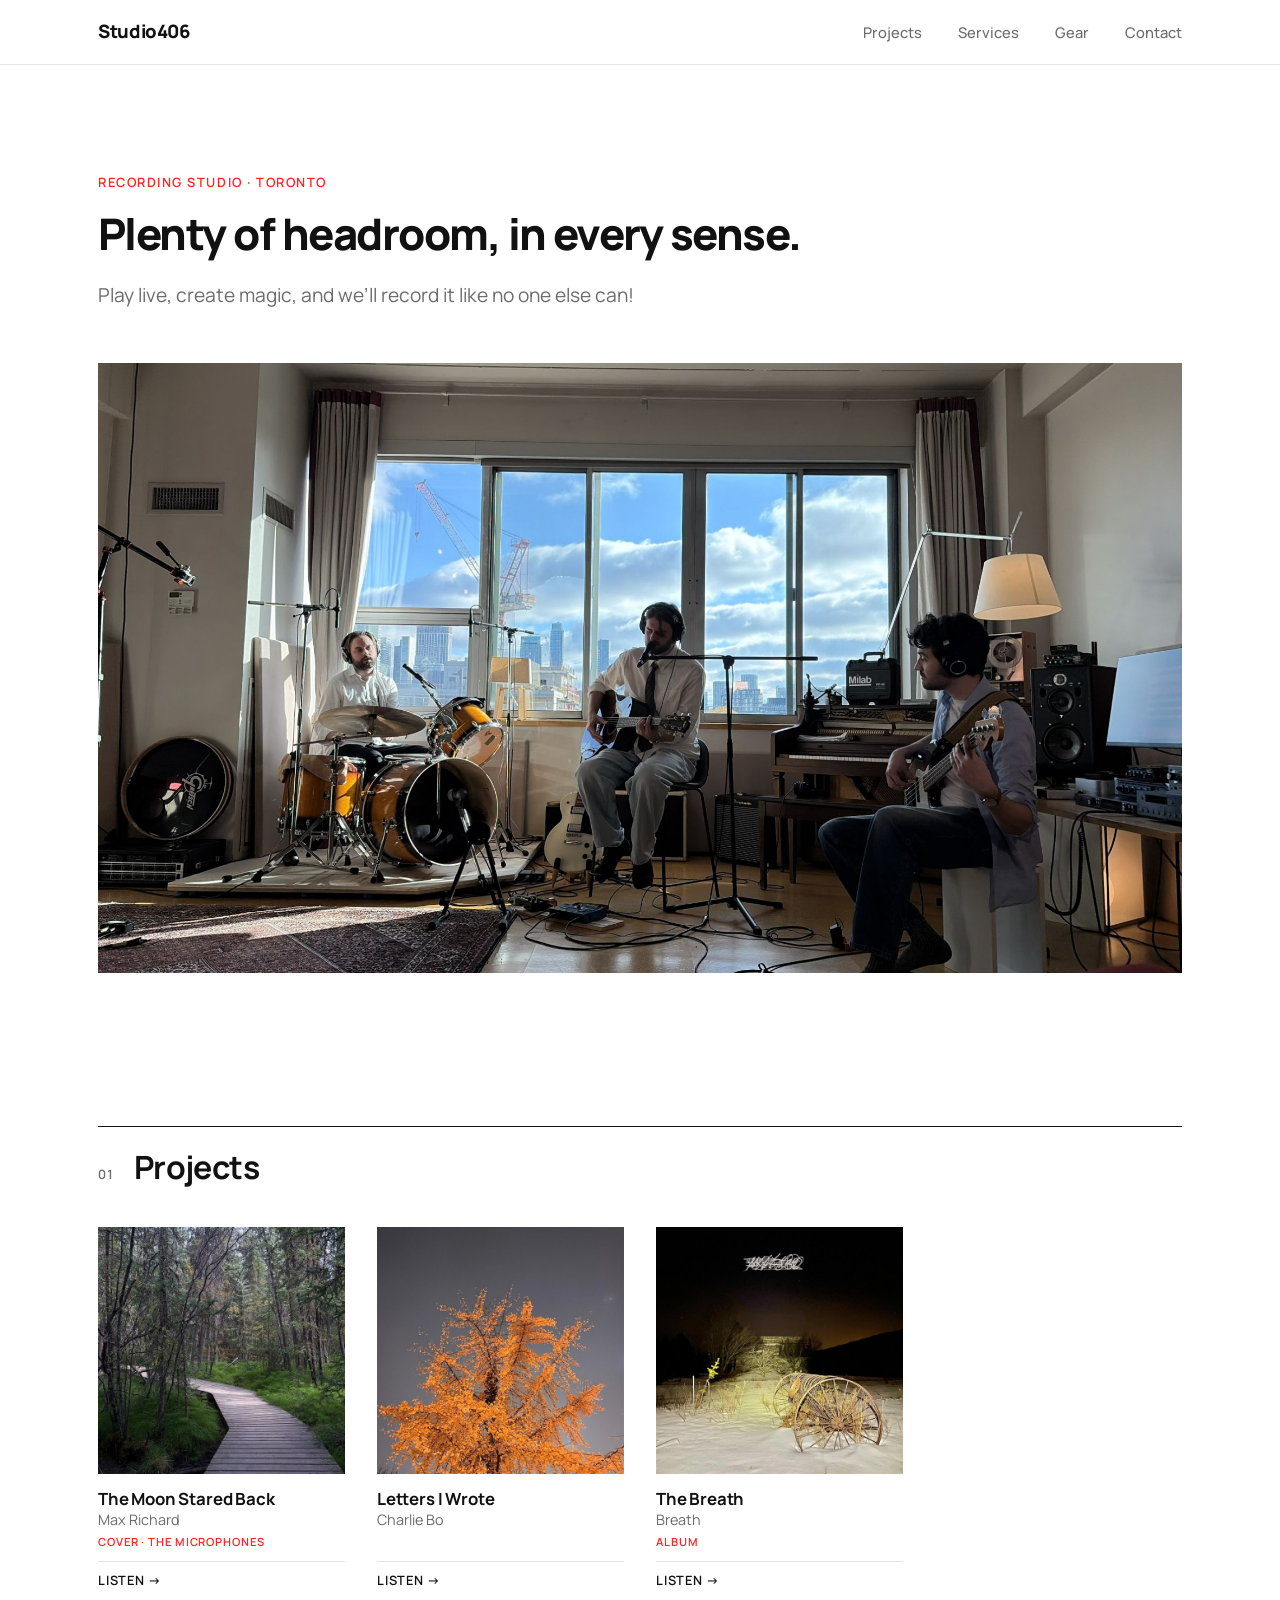
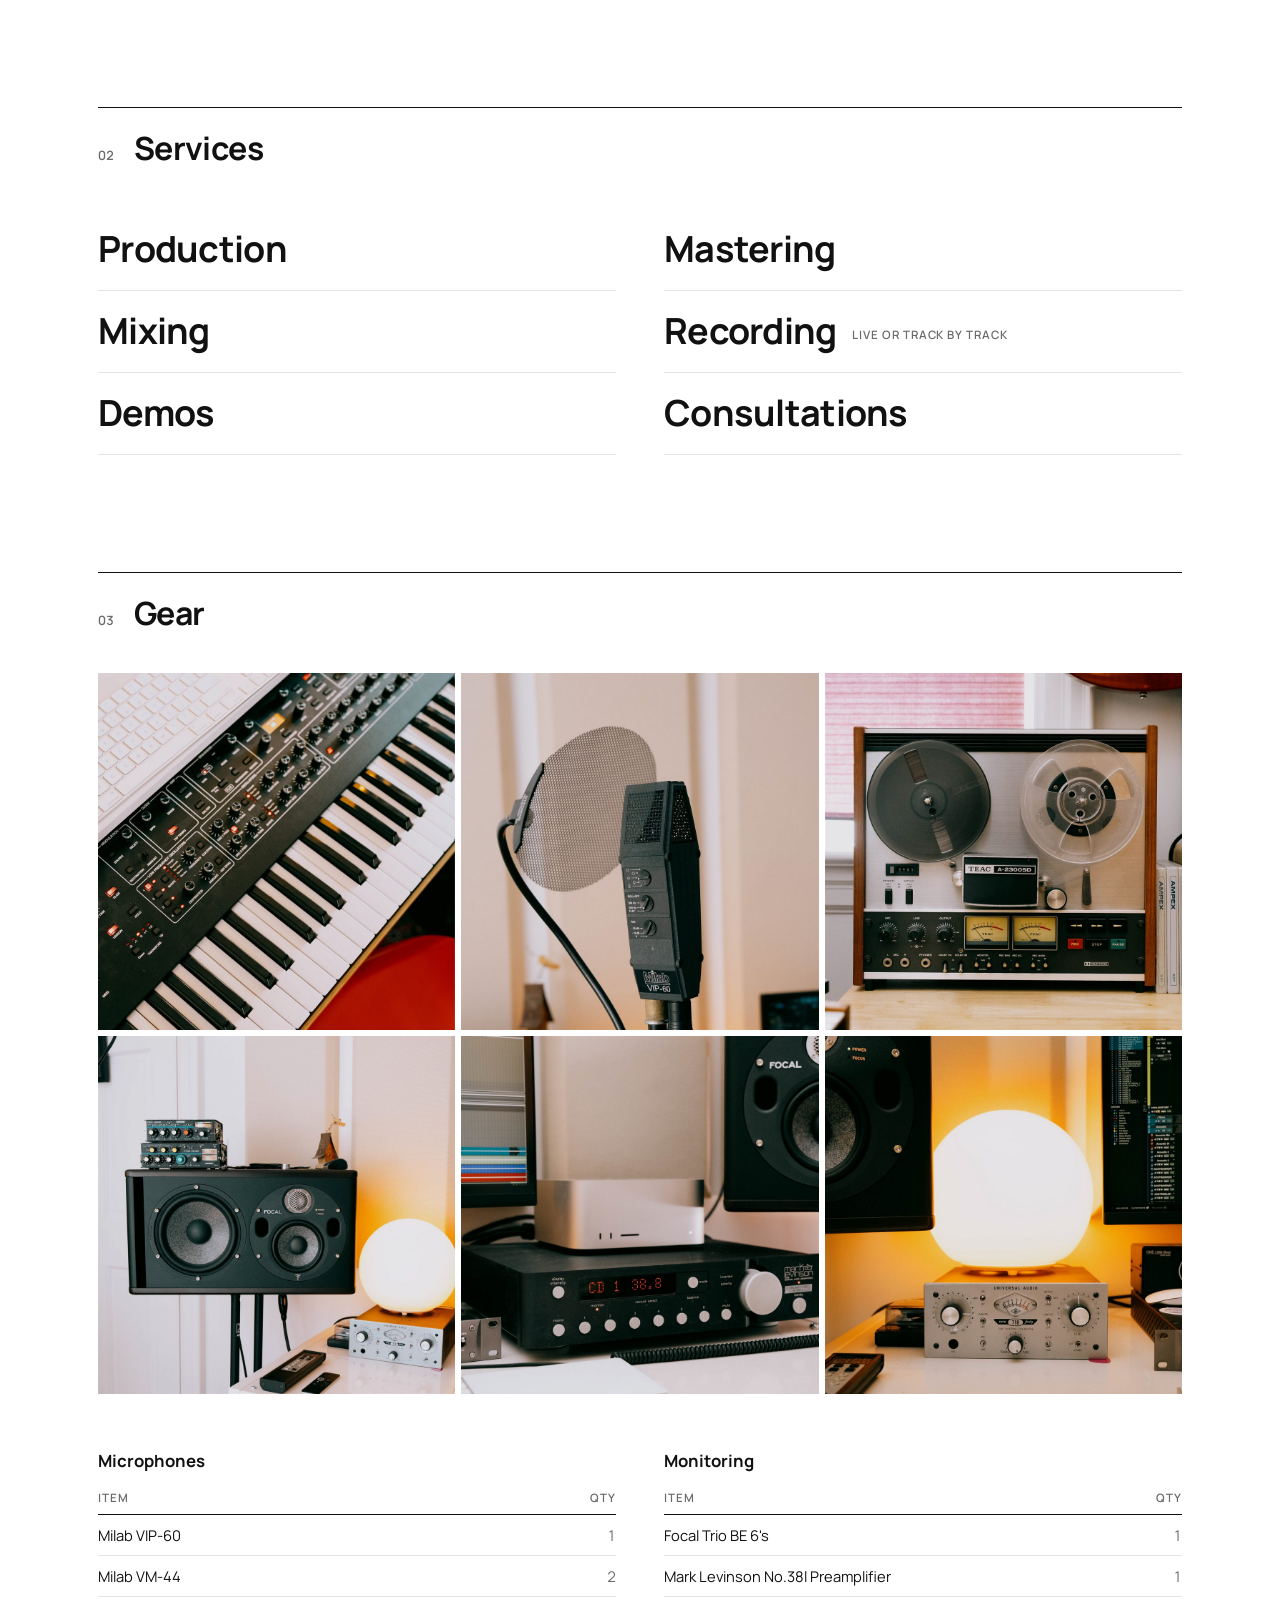
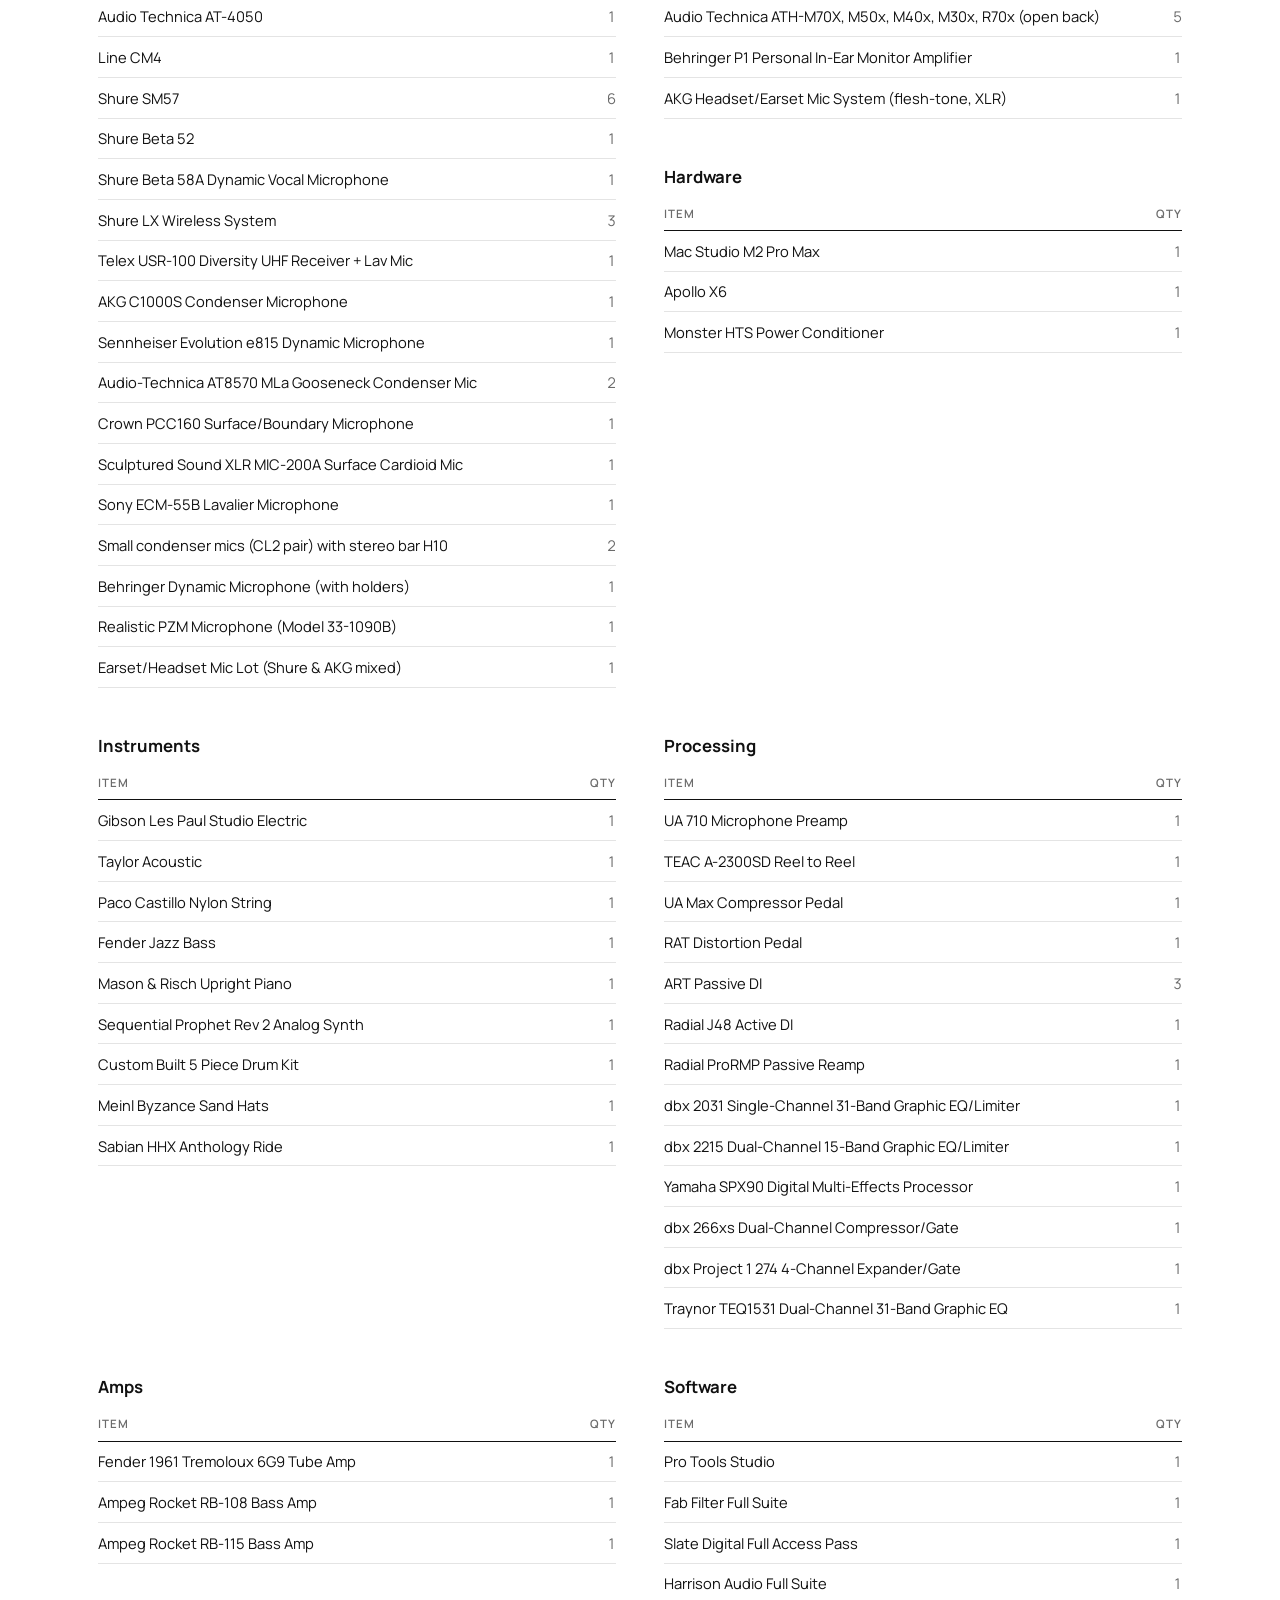
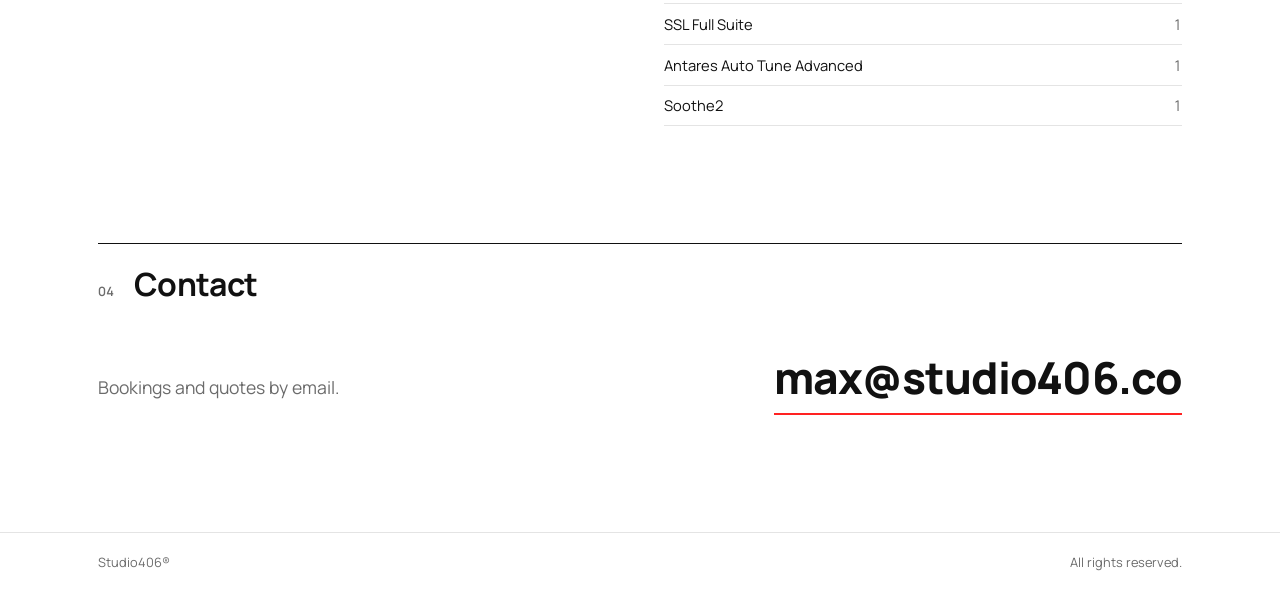
==== index.html @ a2d5a4af "Rename Releases section to Projects Heading, nav link and anchor (#projects).  Co-Authored-By: Claud" ====
<!DOCTYPE html>
<html lang="en">
<head>
  <meta charset="utf-8">
  <meta name="viewport" content="width=device-width, initial-scale=1">
  <title>Studio406 — Recording studio, Toronto</title>
  <meta name="description" content="Studio406 is a recording studio in Toronto: a large, bright room for recording live off the floor, plus production, mixing and mastering.">
  <link rel="canonical" href="https://studio406.co/">
  <!-- Link previews (iMessage, Slack, social) -->
  <meta property="og:type" content="website">
  <meta property="og:site_name" content="Studio406">
  <meta property="og:url" content="https://studio406.co/">
  <meta property="og:title" content="Studio406 — Plenty of headroom, in every sense.">
  <meta property="og:description" content="Play live, create magic, and we'll record it like no one else can! Recording, production, mixing and mastering in Toronto.">
  <meta property="og:image" content="https://studio406.co/img/hero-live-room.jpg">
  <meta property="og:image:width" content="2000">
  <meta property="og:image:height" content="1500">
  <meta name="twitter:card" content="summary_large_image">
  <link rel="icon" href="assets/favicon.ico" sizes="any">
  <link rel="preconnect" href="https://fonts.googleapis.com">
  <link rel="preconnect" href="https://fonts.gstatic.com" crossorigin>
  <link href="https://fonts.googleapis.com/css2?family=Manrope:wght@400;500;600;700;800&display=swap" rel="stylesheet">
  <link rel="stylesheet" href="css/site.css">
</head>
<body>

  <header class="top">
    <div class="shell top-row">
      <a class="mark" href="#">Studio406</a>
      <nav class="nav">
        <a href="#projects">Projects</a>
        <a href="#services">Services</a>
        <a href="#gear">Gear</a>
        <a href="#contact">Contact</a>
      </nav>
    </div>
  </header>

  <main>
    <section class="hero shell">
      <div class="hero-text">
        <p class="eyebrow">Recording studio &middot; Toronto</p>
        <h1>Plenty of headroom, in every sense.</h1>
        <p class="lede">Play live, create magic, and we&rsquo;ll record it like no one else can!</p>
      </div>
      <figure class="hero-photo">
        <img src="img/hero-live-room.jpg" alt="A band tracking live in the studio: drums, acoustic guitar and bass, with the city skyline through the windows" width="2000" height="1500">
      </figure>
    </section>

    <section id="projects" class="block shell">
      <div class="block-head">
        <span class="num">01</span>
        <h2>Projects</h2>
      </div>
      <!-- To add a project: copy one <li>, swap the cover (img/releases/), title, artist and link. -->
      <ul class="releases">
        <li>
          <a class="release" href="https://too.fm/pvv9ann" target="_blank" rel="noopener">
            <img src="img/releases/the-moon-stared-back.jpg" alt="Cover art: The Moon Stared Back by Max Richard" loading="lazy" width="600" height="600">
            <span class="r-title">The Moon Stared Back</span>
            <span class="r-artist">Max Richard</span>
            <span class="r-tag">Cover &middot; The Microphones</span>
            <span class="r-listen">Listen &rarr;</span>
          </a>
        </li>
        <li>
          <a class="release" href="https://too.fm/1a9gyo6" target="_blank" rel="noopener">
            <img src="img/releases/letters-i-wrote.jpg" alt="Cover art: Letters I Wrote by Charlie Bo" loading="lazy" width="600" height="600">
            <span class="r-title">Letters I Wrote</span>
            <span class="r-artist">Charlie Bo</span>
            <span class="r-listen">Listen &rarr;</span>
          </a>
        </li>
        <li>
          <a class="release" href="https://song.link/TheBreath" target="_blank" rel="noopener">
            <img src="img/releases/the-breath.jpg" alt="Cover art: The Breath by Breath" loading="lazy" width="600" height="600">
            <span class="r-title">The Breath</span>
            <span class="r-artist">Breath</span>
            <span class="r-tag">Album</span>
            <span class="r-listen">Listen &rarr;</span>
          </a>
        </li>
      </ul>
    </section>

    <section id="services" class="block shell">
      <div class="block-head">
        <span class="num">02</span>
        <h2>Services</h2>
      </div>
      <ul class="services">
        <li>Production</li>
        <li>Mastering</li>
        <li>Mixing</li>
        <li>Recording <span class="note">Live or track by track</span></li>
        <li>Demos</li>
        <li>Consultations</li>
      </ul>
    </section>

    <section id="gear" class="block shell">
      <div class="block-head">
        <span class="num">03</span>
        <h2>Gear</h2>
      </div>

      <div class="gear-photos">
        <img src="img/photo-02.jpg" alt="Sequential Prophet Rev2 synthesizer" loading="lazy" width="1000" height="1000">
        <img src="img/photo-20.jpg" alt="Milab VIP-60 microphone with pop filter" loading="lazy" width="1000" height="1000">
        <img src="img/photo-18.jpg" alt="TEAC A-2300SD reel-to-reel tape machine" loading="lazy" width="1000" height="1000">
        <img src="img/photo-22.jpg" alt="Focal Trio monitor with outboard gear" loading="lazy" width="1000" height="1000">
        <img src="img/photo-17.jpg" alt="Mac Studio above the Mark Levinson preamplifier" loading="lazy" width="1000" height="1000">
        <img src="img/photo-24.jpg" alt="Universal Audio 710 preamp under a globe lamp" loading="lazy" width="1000" height="1000">
      </div>

      <div class="gear-grid">
        <section class="cat">
          <h3>Microphones</h3>
          <table><thead><tr><th>Item</th><th>Qty</th></tr></thead><tbody>
            <tr><td>Milab VIP-60</td><td>1</td></tr>
            <tr><td>Milab VM-44</td><td>2</td></tr>
            <tr><td>Audio Technica AT-4050</td><td>1</td></tr>
            <tr><td>Line CM4</td><td>1</td></tr>
            <tr><td>Shure SM57</td><td>6</td></tr>
            <tr><td>Shure Beta 52</td><td>1</td></tr>
            <tr><td>Shure Beta 58A Dynamic Vocal Microphone</td><td>1</td></tr>
            <tr><td>Shure LX Wireless System</td><td>3</td></tr>
            <tr><td>Telex USR-100 Diversity UHF Receiver + Lav Mic</td><td>1</td></tr>
            <tr><td>AKG C1000S Condenser Microphone</td><td>1</td></tr>
            <tr><td>Sennheiser Evolution e815 Dynamic Microphone</td><td>1</td></tr>
            <tr><td>Audio-Technica AT8570 MLa Gooseneck Condenser Mic</td><td>2</td></tr>
            <tr><td>Crown PCC160 Surface/Boundary Microphone</td><td>1</td></tr>
            <tr><td>Sculptured Sound XLR MIC-200A Surface Cardioid Mic</td><td>1</td></tr>
            <tr><td>Sony ECM-55B Lavalier Microphone</td><td>1</td></tr>
            <tr><td>Small condenser mics (CL2 pair) with stereo bar H10</td><td>2</td></tr>
            <tr><td>Behringer Dynamic Microphone (with holders)</td><td>1</td></tr>
            <tr><td>Realistic PZM Microphone (Model 33-1090B)</td><td>1</td></tr>
            <tr><td>Earset/Headset Mic Lot (Shure &amp; AKG mixed)</td><td>1</td></tr>
          </tbody></table>
        </section>

        <div class="cat-stack">
          <section class="cat">
            <h3>Monitoring</h3>
            <table><thead><tr><th>Item</th><th>Qty</th></tr></thead><tbody>
              <tr><td>Focal Trio BE 6&#x27;s</td><td>1</td></tr>
              <tr><td>Mark Levinson No.38l Preamplifier</td><td>1</td></tr>
              <tr><td>Audio Technica ATH-M70X, M50x, M40x, M30x, R70x (open back)</td><td>5</td></tr>
              <tr><td>Behringer P1 Personal In-Ear Monitor Amplifier</td><td>1</td></tr>
              <tr><td>AKG Headset/Earset Mic System (flesh-tone, XLR)</td><td>1</td></tr>
            </tbody></table>
          </section>
          <section class="cat">
            <h3>Hardware</h3>
            <table><thead><tr><th>Item</th><th>Qty</th></tr></thead><tbody>
              <tr><td>Mac Studio M2 Pro Max</td><td>1</td></tr>
              <tr><td>Apollo X6</td><td>1</td></tr>
              <tr><td>Monster HTS Power Conditioner</td><td>1</td></tr>
            </tbody></table>
          </section>
        </div>

        <section class="cat">
          <h3>Instruments</h3>
          <table><thead><tr><th>Item</th><th>Qty</th></tr></thead><tbody>
            <tr><td>Gibson Les Paul Studio Electric</td><td>1</td></tr>
            <tr><td>Taylor Acoustic</td><td>1</td></tr>
            <tr><td>Paco Castillo Nylon String</td><td>1</td></tr>
            <tr><td>Fender Jazz Bass</td><td>1</td></tr>
            <tr><td>Mason &amp; Risch Upright Piano</td><td>1</td></tr>
            <tr><td>Sequential Prophet Rev 2 Analog Synth</td><td>1</td></tr>
            <tr><td>Custom Built 5 Piece Drum Kit</td><td>1</td></tr>
            <tr><td>Meinl Byzance Sand Hats</td><td>1</td></tr>
            <tr><td>Sabian HHX Anthology Ride</td><td>1</td></tr>
          </tbody></table>
        </section>

        <section class="cat">
          <h3>Processing</h3>
          <table><thead><tr><th>Item</th><th>Qty</th></tr></thead><tbody>
            <tr><td>UA 710 Microphone Preamp</td><td>1</td></tr>
            <tr><td>TEAC A-2300SD Reel to Reel</td><td>1</td></tr>
            <tr><td>UA Max Compressor Pedal</td><td>1</td></tr>
            <tr><td>RAT Distortion Pedal</td><td>1</td></tr>
            <tr><td>ART Passive DI</td><td>3</td></tr>
            <tr><td>Radial J48 Active DI</td><td>1</td></tr>
            <tr><td>Radial ProRMP Passive Reamp</td><td>1</td></tr>
            <tr><td>dbx 2031 Single-Channel 31-Band Graphic EQ/Limiter</td><td>1</td></tr>
            <tr><td>dbx 2215 Dual-Channel 15-Band Graphic EQ/Limiter</td><td>1</td></tr>
            <tr><td>Yamaha SPX90 Digital Multi-Effects Processor</td><td>1</td></tr>
            <tr><td>dbx 266xs Dual-Channel Compressor/Gate</td><td>1</td></tr>
            <tr><td>dbx Project 1 274 4-Channel Expander/Gate</td><td>1</td></tr>
            <tr><td>Traynor TEQ1531 Dual-Channel 31-Band Graphic EQ</td><td>1</td></tr>
          </tbody></table>
        </section>

        <section class="cat">
          <h3>Amps</h3>
          <table><thead><tr><th>Item</th><th>Qty</th></tr></thead><tbody>
            <tr><td>Fender 1961 Tremoloux 6G9 Tube Amp</td><td>1</td></tr>
            <tr><td>Ampeg Rocket RB-108 Bass Amp</td><td>1</td></tr>
            <tr><td>Ampeg Rocket RB-115 Bass Amp</td><td>1</td></tr>
          </tbody></table>
        </section>

        <section class="cat">
          <h3>Software</h3>
          <table><thead><tr><th>Item</th><th>Qty</th></tr></thead><tbody>
            <tr><td>Pro Tools Studio</td><td>1</td></tr>
            <tr><td>Fab Filter Full Suite</td><td>1</td></tr>
            <tr><td>Slate Digital Full Access Pass</td><td>1</td></tr>
            <tr><td>Harrison Audio Full Suite</td><td>1</td></tr>
            <tr><td>SSL Full Suite</td><td>1</td></tr>
            <tr><td>Antares Auto Tune Advanced</td><td>1</td></tr>
            <tr><td>Soothe2</td><td>1</td></tr>
          </tbody></table>
        </section>
      </div>
    </section>

    <section id="contact" class="block shell">
      <div class="block-head">
        <span class="num">04</span>
        <h2>Contact</h2>
      </div>
      <div class="contact">
        <p>Bookings and quotes by email.</p>
        <a class="cta" href="mailto:max@studio406.co?subject=Studio406%20quote%20request">max@studio406.co</a>
      </div>
    </section>
  </main>

  <footer class="foot">
    <div class="shell foot-row">
      <span>Studio406&reg;</span>
      <span>All rights reserved.</span>
    </div>
  </footer>

</body>
</html>
---- css/site.css ----
/* Studio406 — public prototype (v2).
   White ground, hairline rules, one typeface, one accent. No photography:
   the structure is meant to be built on. */

:root {
  --ink: #111;
  --muted: #6b6b6b;
  --line: #e4e4e4;
  --line-strong: #111;
  --accent: #ff2222;
  --font: "Manrope", "Helvetica Neue", Arial, system-ui, sans-serif;
  --shell: 1180px;
  --pad: clamp(1.25rem, 4vw, 3rem);
}

* { box-sizing: border-box; margin: 0; padding: 0; }
html { -webkit-text-size-adjust: 100%; scroll-behavior: smooth; }
body {
  font-family: var(--font);
  background: #fff;
  color: var(--ink);
  line-height: 1.5;
  -webkit-font-smoothing: antialiased;
}
a { color: inherit; text-decoration: none; }

.shell { max-width: var(--shell); margin: 0 auto; padding: 0 var(--pad); }

/* ---- header ---- */
.top {
  position: sticky; top: 0; z-index: 10;
  background: rgba(255,255,255,0.92);
  backdrop-filter: blur(8px);
  border-bottom: 1px solid var(--line);
}
.top-row { display: flex; align-items: center; justify-content: space-between; height: 64px; }
.mark { font-weight: 800; font-size: 1.15rem; letter-spacing: -0.02em; }
.nav { display: flex; gap: clamp(1rem, 3vw, 2.25rem); font-size: 0.92rem; font-weight: 500; }
.nav a { color: var(--muted); transition: color .15s; }
.nav a:hover { color: var(--ink); }

/* ---- hero ---- */
.hero { padding-top: clamp(4rem, 12vh, 8rem); padding-bottom: clamp(3rem, 9vh, 6rem); }
.eyebrow {
  font-size: 0.8rem; font-weight: 600; letter-spacing: 0.12em;
  text-transform: uppercase; color: var(--accent); margin-bottom: 1.25rem;
}
.hero h1 {
  font-size: clamp(2rem, 3.4vw, 2.75rem); font-weight: 800;
  line-height: 1.02; letter-spacing: -0.035em;
}
.lede { margin-top: 1.5rem; max-width: 34rem; font-size: clamp(1rem, 1.6vw, 1.2rem); color: var(--muted); }
/* hero: copy on top, wide photo underneath — the shot is a landscape, so it gets the full width */
.hero-photo { margin-top: clamp(2.5rem, 6vh, 4rem); }
.hero-photo img { display: block; width: 100%; height: auto; aspect-ratio: 16 / 9; object-fit: cover; object-position: 50% 62%; }

/* photos: square, flush, separated by hairline gaps — no lightbox, no captions */
.gear-photos {
  display: grid; grid-template-columns: repeat(3, 1fr); gap: 6px;
  margin-bottom: clamp(2.5rem, 6vh, 4rem);
}
.gear-photos img { display: block; width: 100%; height: auto; aspect-ratio: 1; object-fit: cover; background: #f2f2f2; }

/* ---- section blocks ---- */
.block { padding-top: clamp(3rem, 8vh, 5rem); padding-bottom: clamp(2rem, 5vh, 3rem); }
.block-head {
  display: flex; align-items: baseline; gap: 1.25rem;
  border-top: 1px solid var(--line-strong);
  padding-top: 1rem; margin-bottom: clamp(1.75rem, 4vh, 2.75rem);
}
.num { font-size: 0.8rem; font-weight: 600; color: var(--muted); font-variant-numeric: tabular-nums; }
.block-head h2 { font-size: clamp(1.5rem, 3vw, 2rem); font-weight: 700; letter-spacing: -0.02em; }

/* ---- releases ---- */
.releases {
  list-style: none; display: grid; gap: clamp(1.25rem, 3vw, 2rem);
  grid-template-columns: repeat(auto-fill, minmax(200px, 1fr));
}
.releases li { display: flex; }   /* cards in a row share a height... */
.release { display: flex; flex-direction: column; flex: 1; }
.release img {
  display: block; width: 100%; height: auto; aspect-ratio: 1; object-fit: cover;
  background: #f2f2f2; margin-bottom: 0.85rem; transition: opacity .2s;
}
.r-title { font-weight: 700; font-size: 1.05rem; letter-spacing: -0.01em; line-height: 1.25; }
.r-artist { font-size: 0.9rem; color: var(--muted); min-height: 1.35em; margin-bottom: 0.6rem; }
/* optional tag under the artist, e.g. "Cover · The Microphones" */
.r-tag {
  margin: -0.35rem 0 0.6rem; font-size: 0.7rem; font-weight: 600;
  letter-spacing: 0.08em; text-transform: uppercase; color: var(--accent);
}
.r-listen {
  margin-top: auto;   /* ...so Listen sits on one line even when a title wraps */
  padding-top: 0.6rem; border-top: 1px solid var(--line);
  font-size: 0.8rem; font-weight: 600; letter-spacing: 0.06em; text-transform: uppercase;
}
.release:hover img { opacity: 0.85; }
.release:hover .r-listen { color: var(--accent); }

/* ---- services ---- */
.services { list-style: none; display: grid; grid-template-columns: repeat(2, 1fr); column-gap: var(--pad); }
.services li {
  font-size: clamp(1.4rem, 3.2vw, 2.25rem); font-weight: 700; letter-spacing: -0.02em;
  padding: 0.85rem 0; border-bottom: 1px solid var(--line);
}
.services .note {
  display: inline-block; margin-left: 0.6rem; vertical-align: middle;
  font-size: 0.72rem; font-weight: 600; letter-spacing: 0.08em; text-transform: uppercase; color: var(--muted);
}

/* ---- gear ---- */
.gear-grid {
  display: grid; grid-template-columns: repeat(2, 1fr);
  gap: clamp(2rem, 5vh, 3.5rem) var(--pad); align-items: start;
}
.cat-stack { display: grid; gap: clamp(2rem, 5vh, 3.5rem); }
.cat h3 { font-size: 1.05rem; font-weight: 700; margin-bottom: 0.5rem; }
.cat table { width: 100%; border-collapse: collapse; font-size: 0.92rem; }
.cat th {
  text-align: left; font-size: 0.72rem; font-weight: 600; letter-spacing: 0.08em;
  text-transform: uppercase; color: var(--muted);
  padding: 0.5rem 0; border-bottom: 1px solid var(--line-strong);
}
.cat td { padding: 0.55rem 0; border-bottom: 1px solid var(--line); vertical-align: top; }
.cat th:last-child, .cat td:last-child {
  text-align: right; width: 3rem; padding-left: 1rem; font-variant-numeric: tabular-nums;
}
.cat td:last-child { color: var(--muted); }

/* ---- contact ---- */
.contact { display: flex; flex-wrap: wrap; align-items: baseline; justify-content: space-between; gap: 1rem; }
.contact p { font-size: 1.1rem; color: var(--muted); }
.cta {
  font-size: clamp(1.5rem, 4vw, 2.75rem); font-weight: 800; letter-spacing: -0.02em;
  border-bottom: 2px solid var(--accent); padding-bottom: 0.15rem;
}
.cta:hover { color: var(--accent); }

/* ---- footer ---- */
.foot { margin-top: clamp(3rem, 8vh, 5rem); border-top: 1px solid var(--line); }
.foot-row { display: flex; justify-content: space-between; padding-top: 1.25rem; padding-bottom: 1.5rem; font-size: 0.8rem; color: var(--muted); }

/* ---- small screens ---- */
@media (max-width: 760px) {
  .services, .gear-grid { grid-template-columns: 1fr; }
  .hero-photo img { aspect-ratio: 4 / 3; }
  /* desktop spacing stacks into big empty bands on a phone — tighten it */
  .hero { padding-top: 2.25rem; padding-bottom: 0.5rem; }
  .hero-photo { margin-top: 1.75rem; }
  .block { padding-top: 2.5rem; padding-bottom: 1rem; }
  .block-head { margin-bottom: 1.25rem; }
  .foot { margin-top: 2.5rem; }
  .gear-photos { grid-template-columns: repeat(2, 1fr); }
  .releases { grid-template-columns: repeat(2, 1fr); gap: 1rem; }
  .nav { gap: 1rem; }
}

@media (max-width: 480px) {
  .nav { gap: 0.8rem; font-size: 0.82rem; }
  .mark { font-size: 1.05rem; }
}

:focus-visible { outline: 2px solid var(--accent); outline-offset: 3px; }
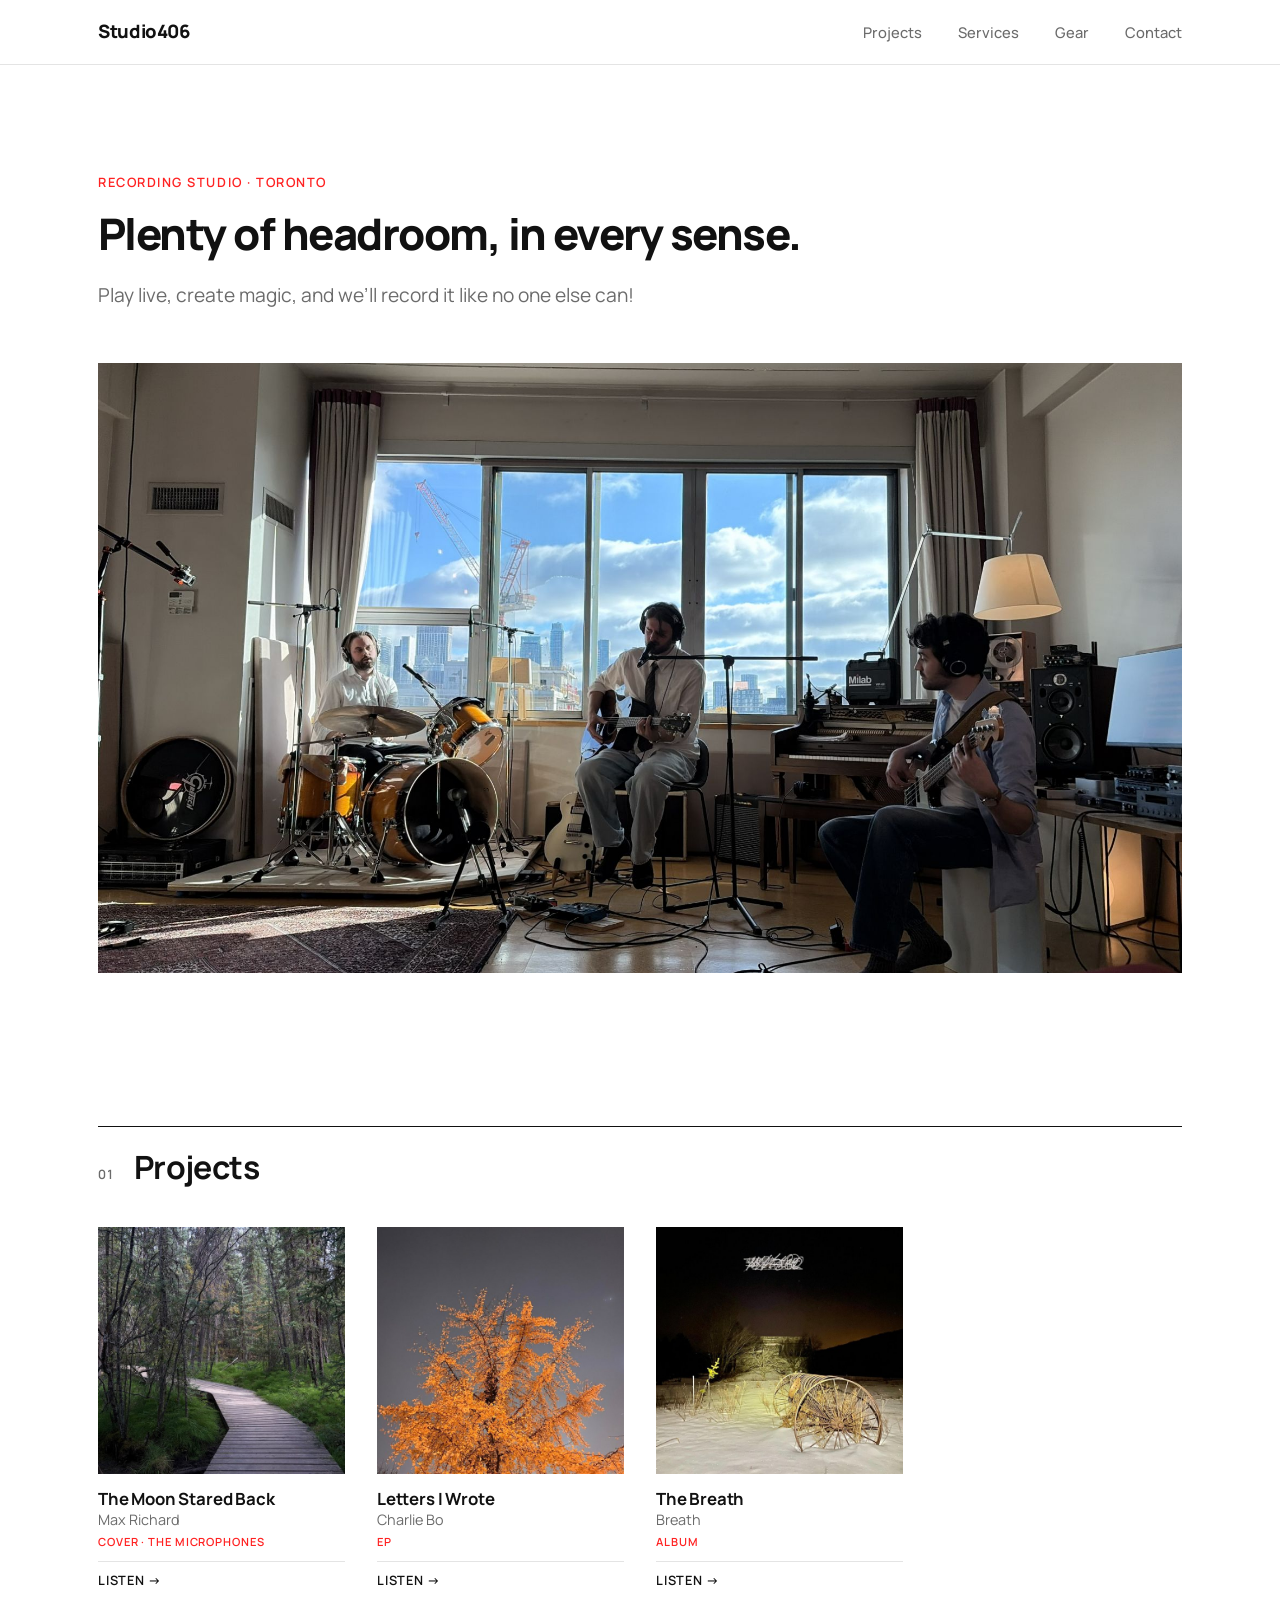
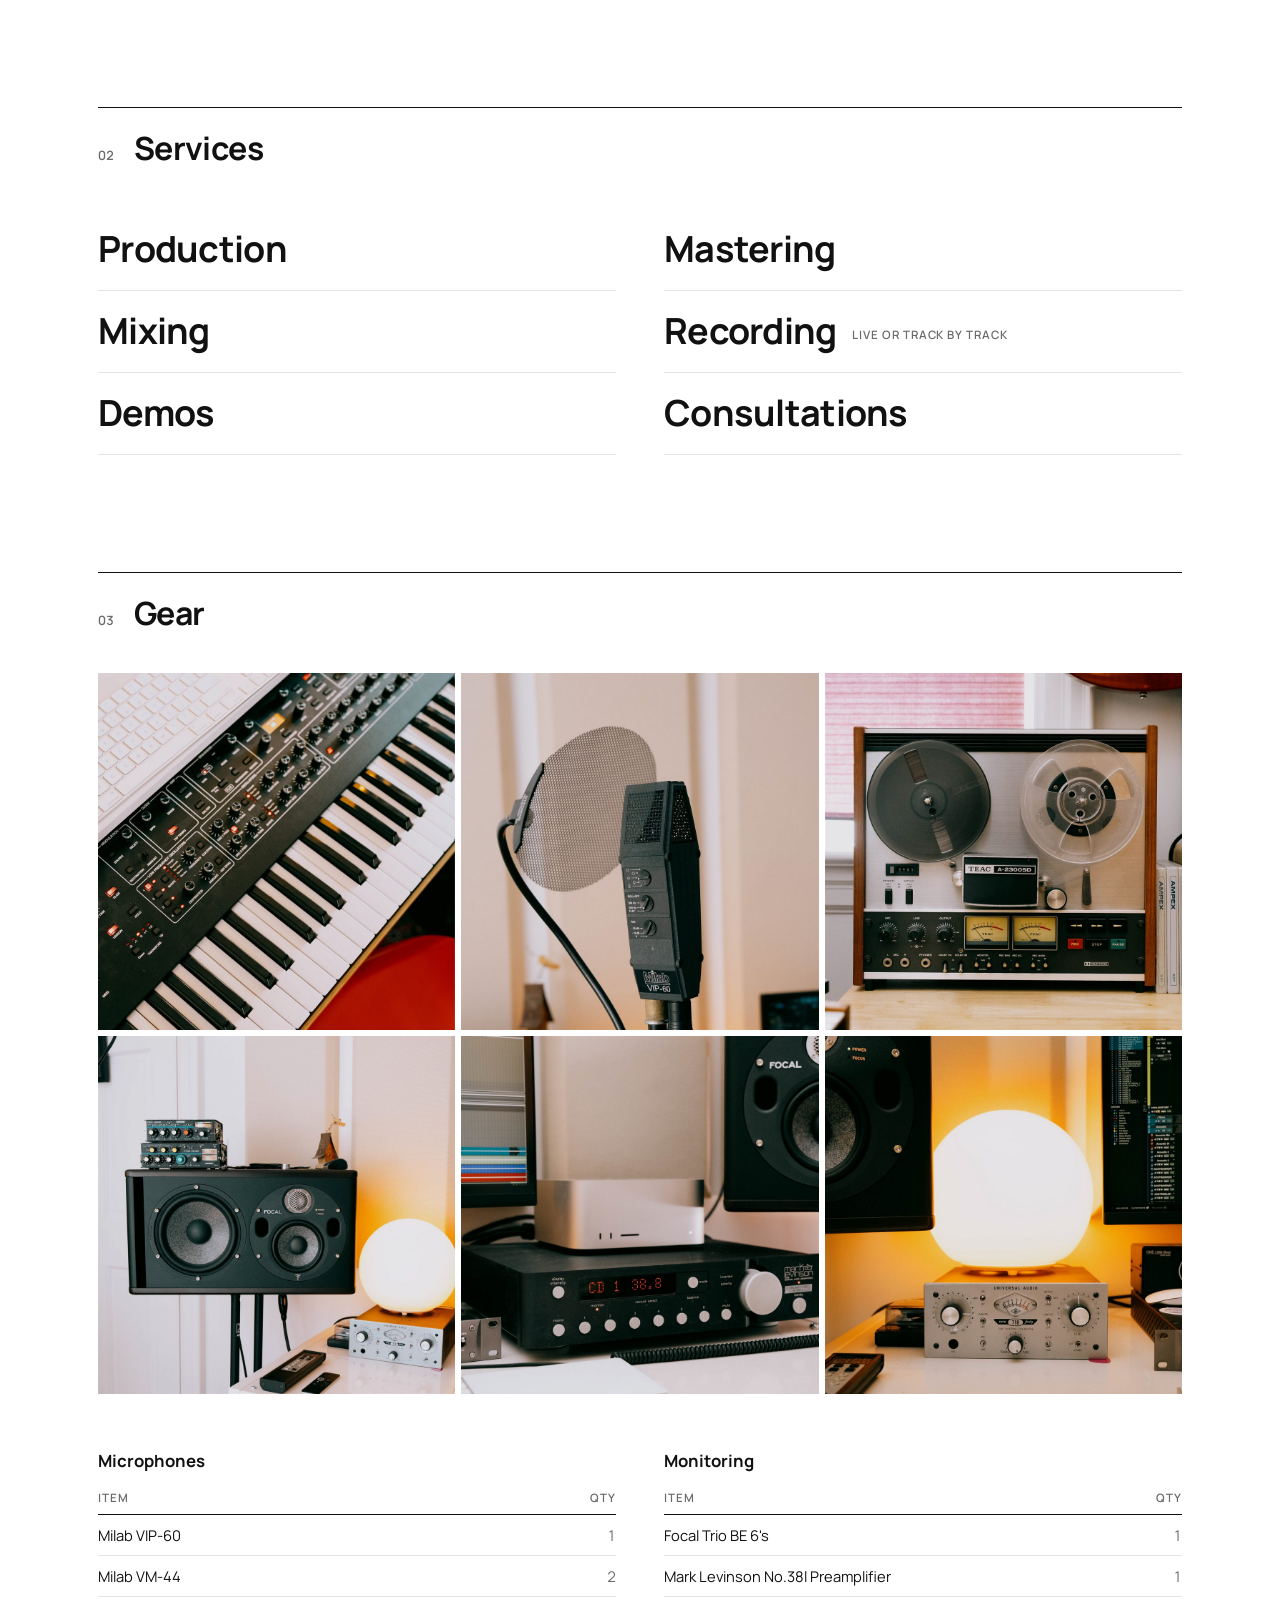
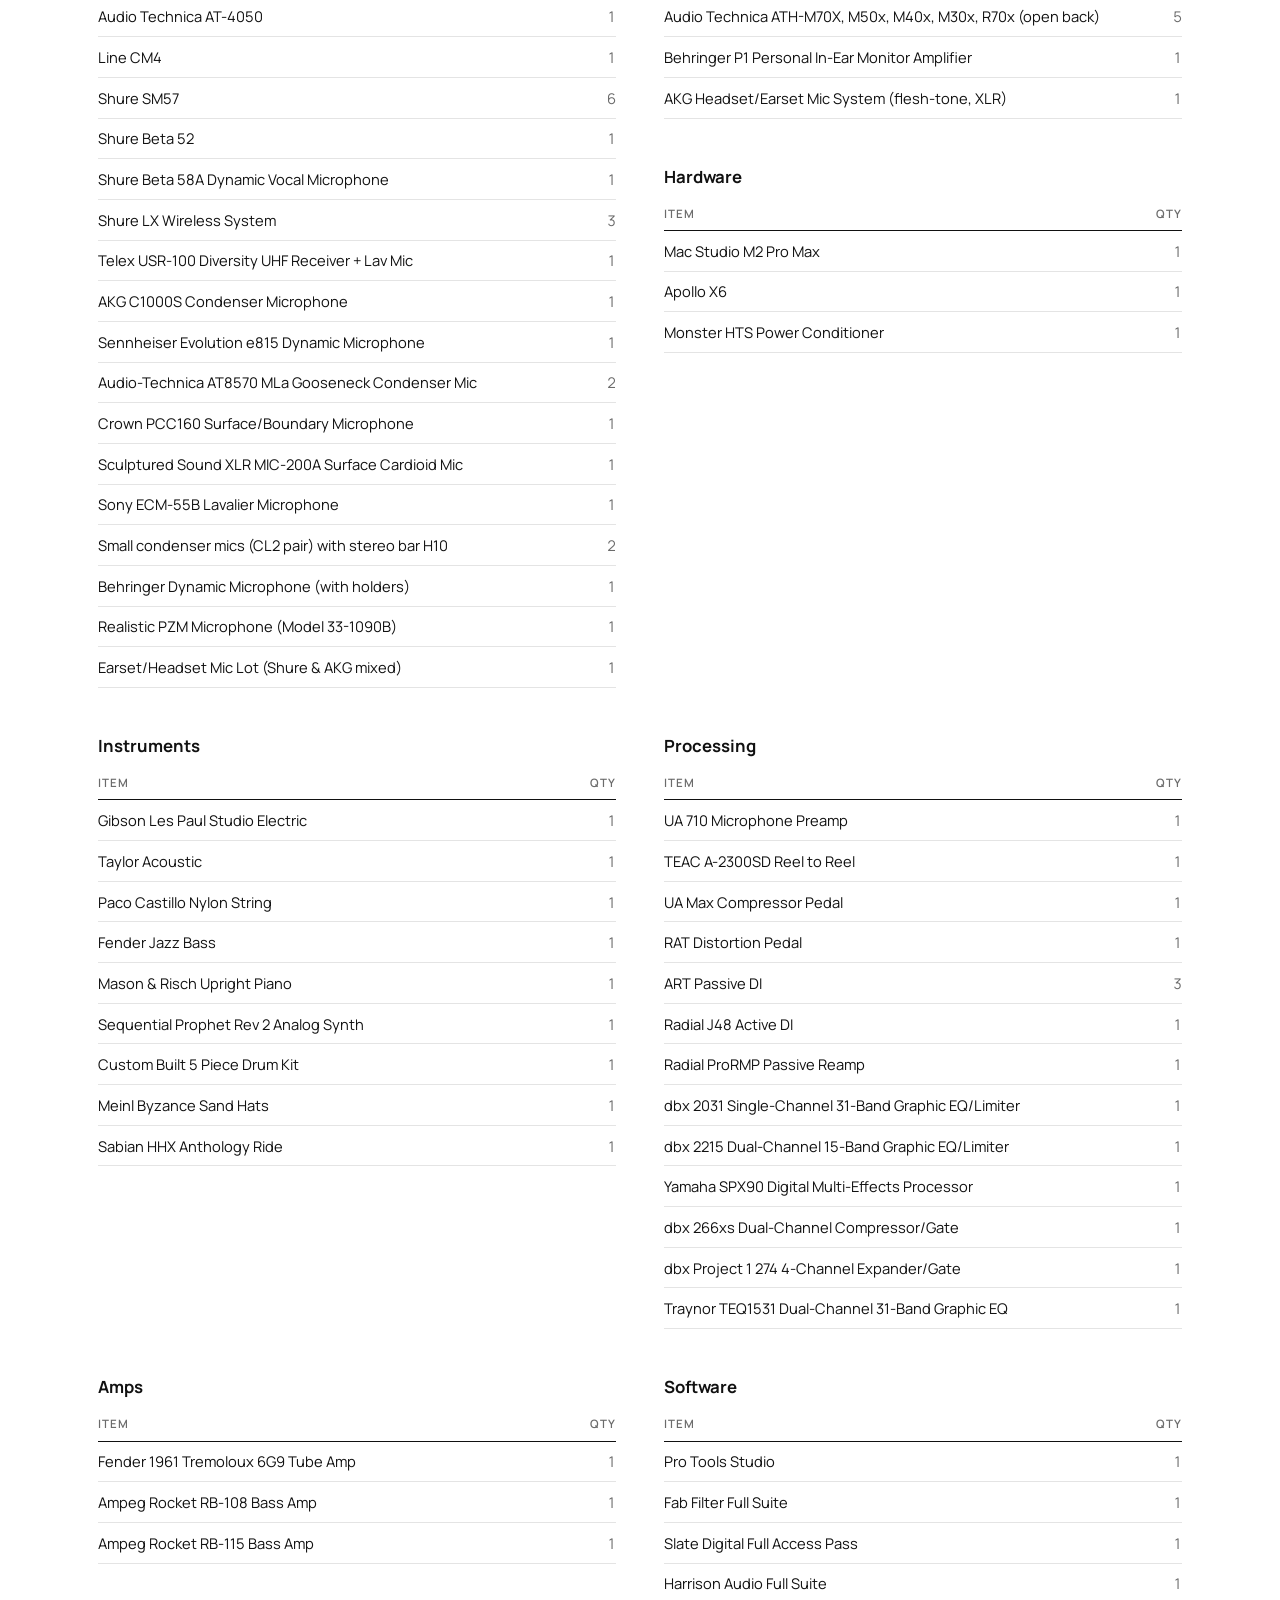
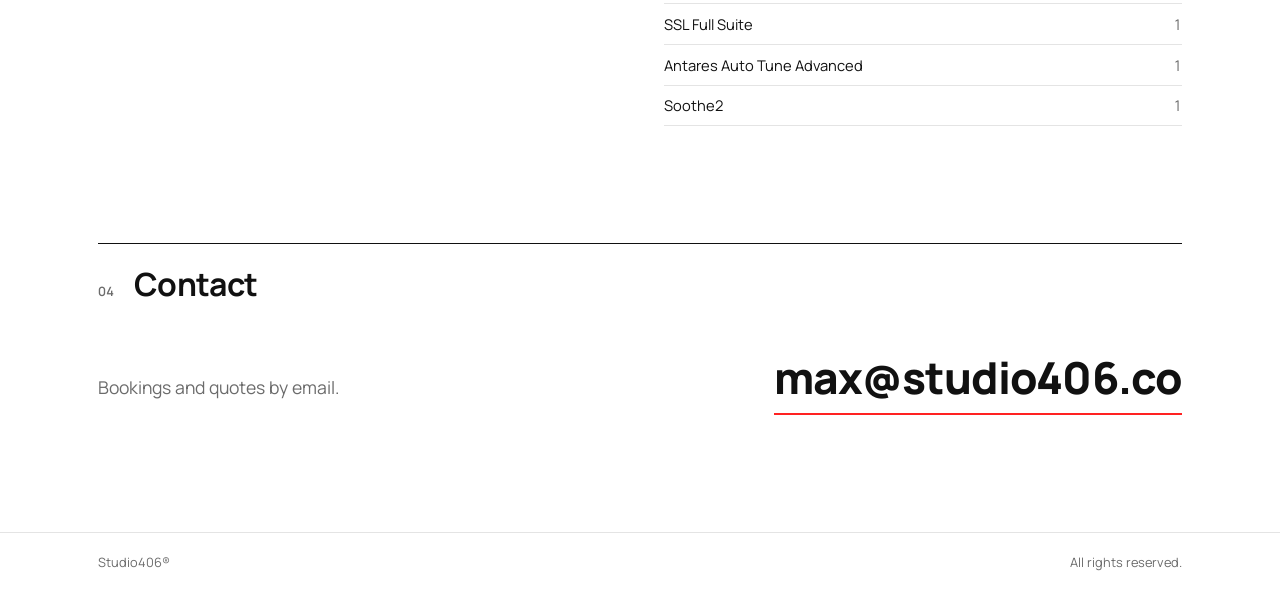
==== commit ee002eff: "Projects: tag Letters I Wrote as an EP Co-Authored-By: Claude Opus 5.5 <noreply@anthropic.com>" ====
--- a/index.html
+++ b/index.html
@@ -69,6 +69,7 @@
             <img src="img/releases/letters-i-wrote.jpg" alt="Cover art: Letters I Wrote by Charlie Bo" loading="lazy" width="600" height="600">
             <span class="r-title">Letters I Wrote</span>
             <span class="r-artist">Charlie Bo</span>
+            <span class="r-tag">EP</span>
             <span class="r-listen">Listen &rarr;</span>
           </a>
         </li>
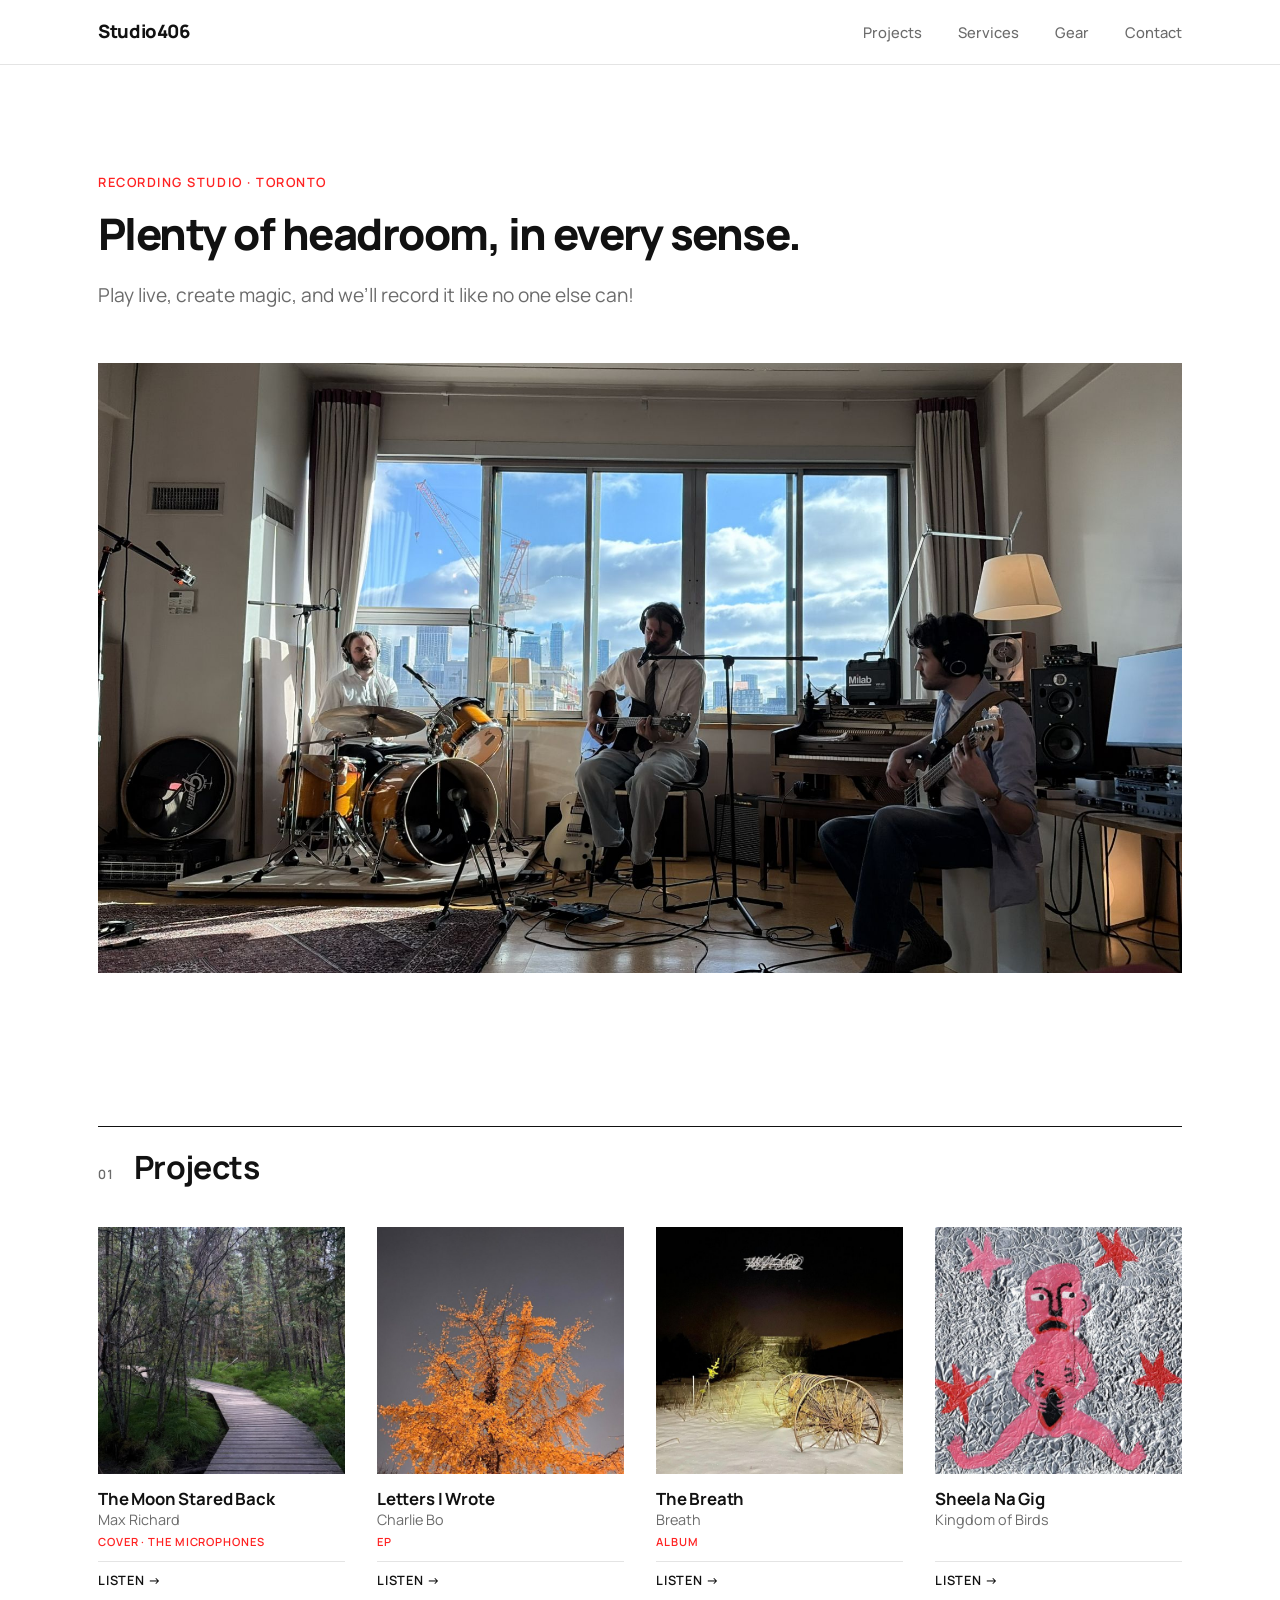
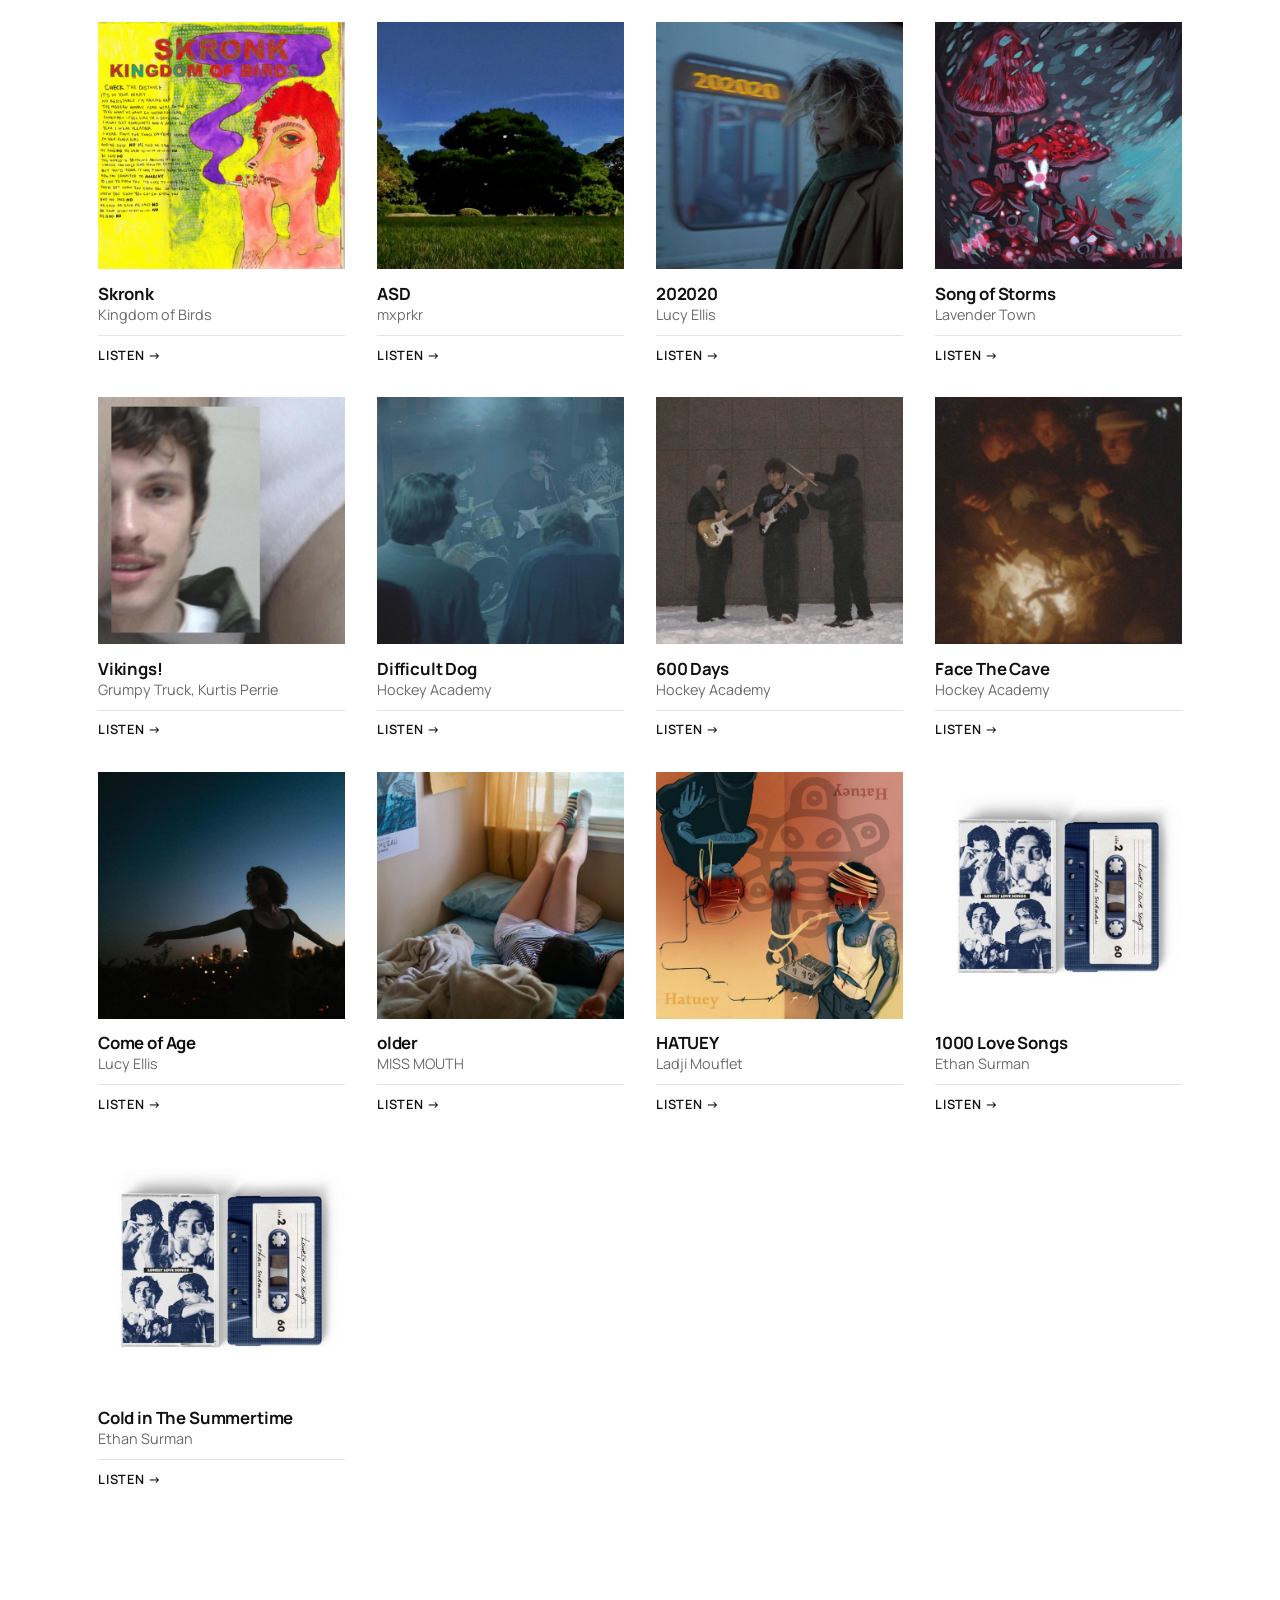
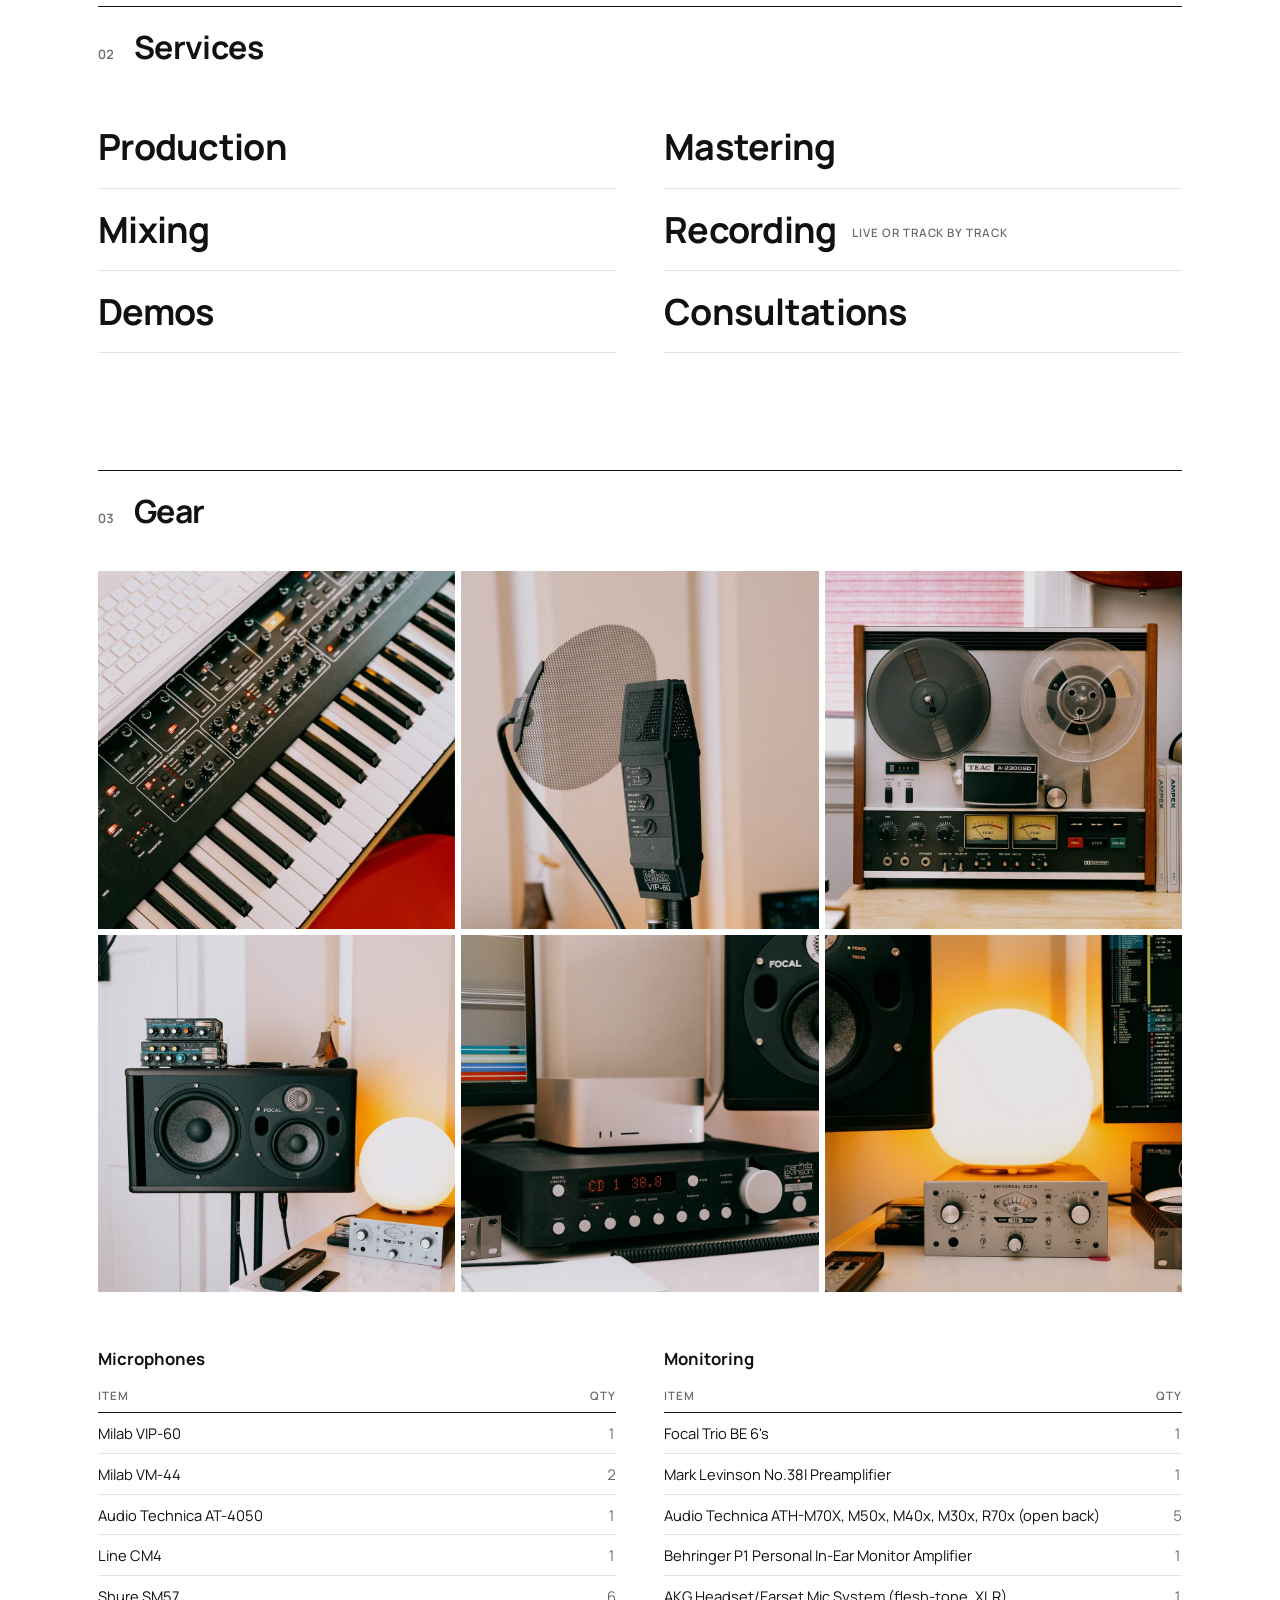
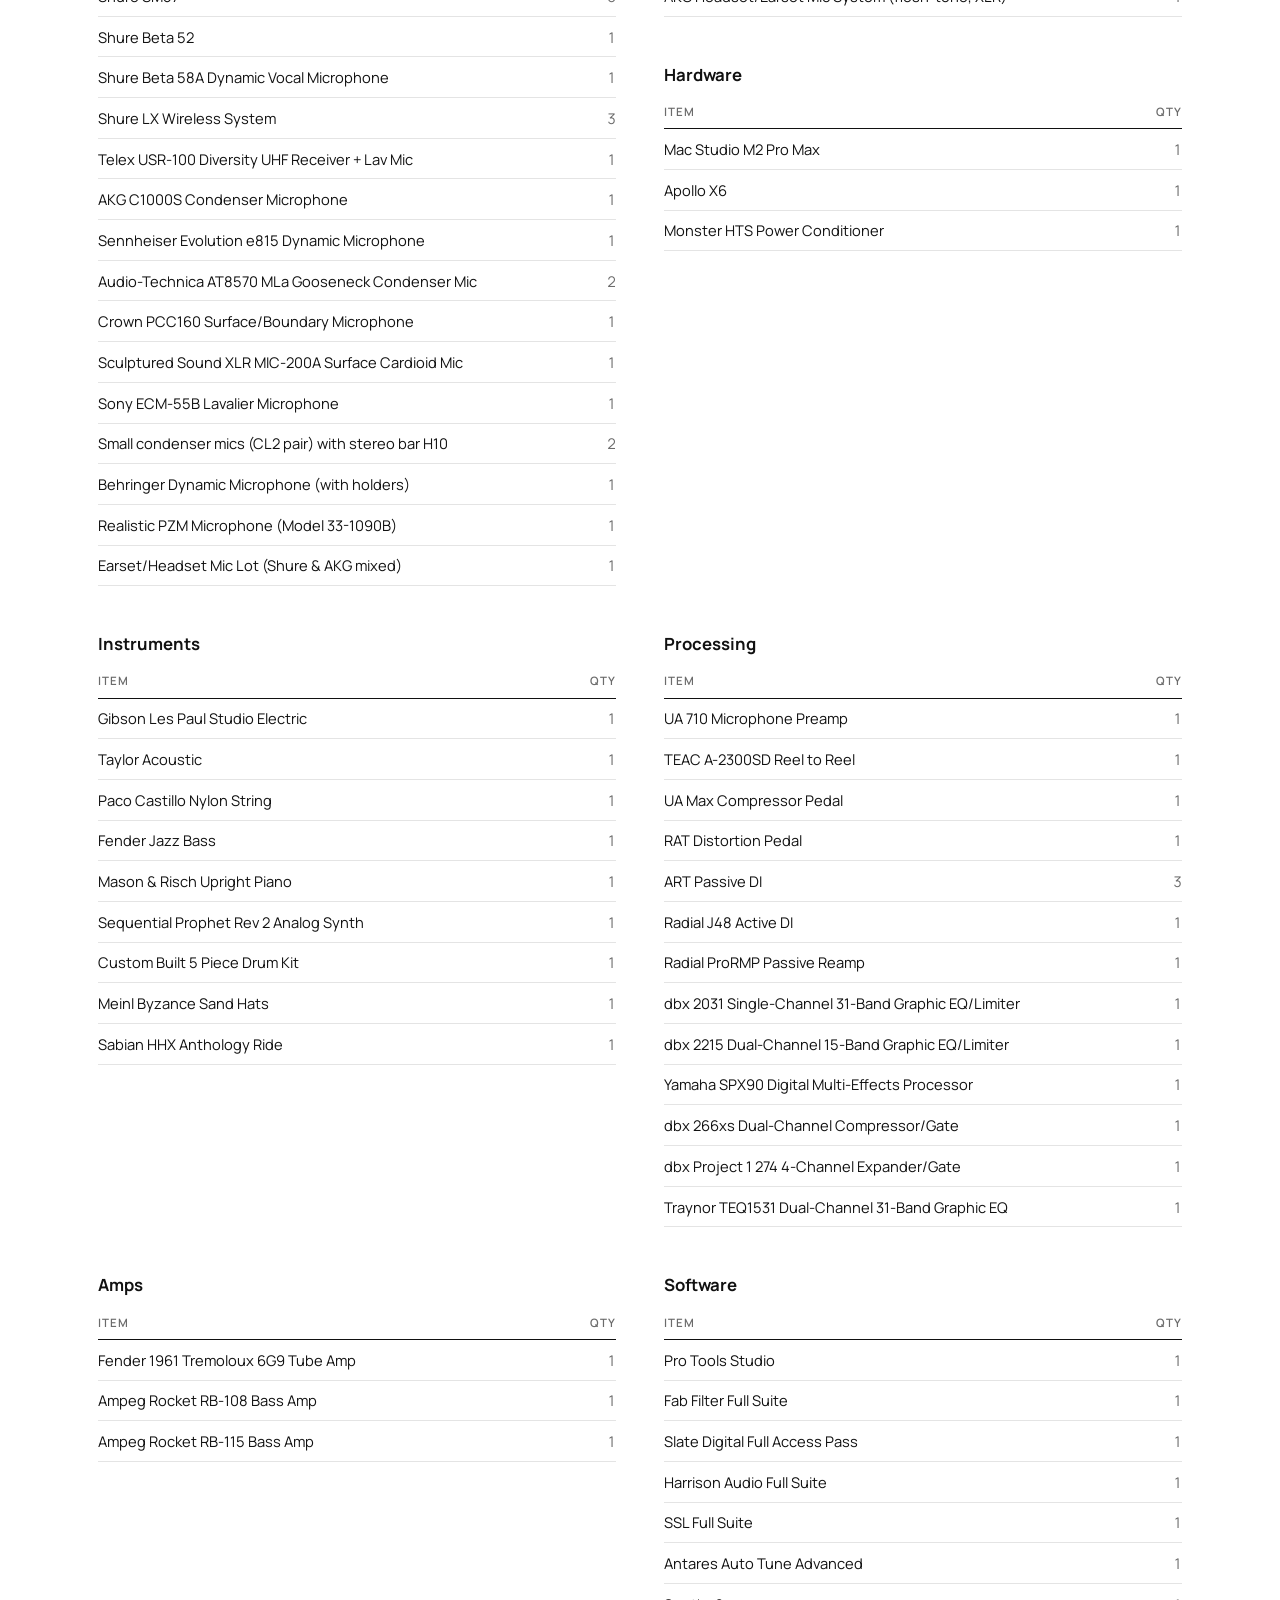
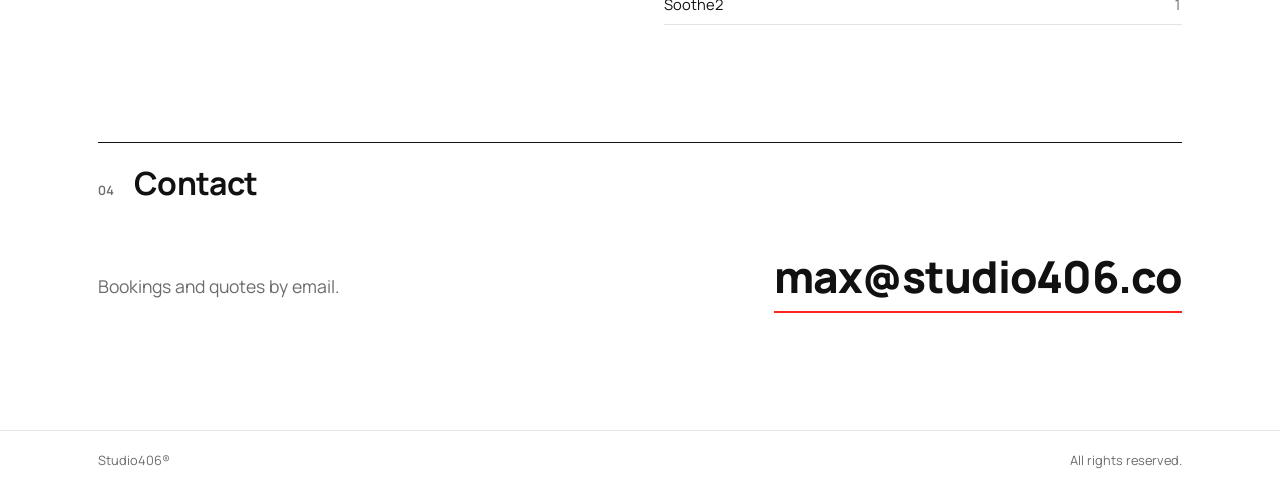
==== commit 6f21655b: "Projects: add 14 more releases from Max's list Kingdom of Birds, mxprkr, Lucy Ellis, Lavender Town, " ====
--- a/index.html
+++ b/index.html
@@ -82,6 +82,118 @@
             <span class="r-listen">Listen &rarr;</span>
           </a>
         </li>
+        <li>
+          <a class="release" href="https://song.link/s/0UUSiNeZZdYIgXVQuSO9Ea" target="_blank" rel="noopener">
+            <img src="img/releases/kingdom-of-birds--sheela-na-gig.jpg" alt="Cover art: Sheela Na Gig by Kingdom of Birds" loading="lazy" width="600" height="600">
+            <span class="r-title">Sheela Na Gig</span>
+            <span class="r-artist">Kingdom of Birds</span>
+            <span class="r-listen">Listen &rarr;</span>
+          </a>
+        </li>
+        <li>
+          <a class="release" href="https://song.link/s/58bJCdUml5sOyBGujleihR" target="_blank" rel="noopener">
+            <img src="img/releases/kingdom-of-birds--skronk.jpg" alt="Cover art: Skronk by Kingdom of Birds" loading="lazy" width="600" height="600">
+            <span class="r-title">Skronk</span>
+            <span class="r-artist">Kingdom of Birds</span>
+            <span class="r-listen">Listen &rarr;</span>
+          </a>
+        </li>
+        <li>
+          <a class="release" href="https://song.link/s/5jqKzlsjrVuB1C1imNref1" target="_blank" rel="noopener">
+            <img src="img/releases/mxprkr--asd.jpg" alt="Cover art: ASD by mxprkr" loading="lazy" width="600" height="600">
+            <span class="r-title">ASD</span>
+            <span class="r-artist">mxprkr</span>
+            <span class="r-listen">Listen &rarr;</span>
+          </a>
+        </li>
+        <li>
+          <a class="release" href="https://song.link/s/5TJcLwDIsNDaWiqCGdJZiA" target="_blank" rel="noopener">
+            <img src="img/releases/lucy-ellis--202020.jpg" alt="Cover art: 202020 by Lucy Ellis" loading="lazy" width="600" height="600">
+            <span class="r-title">202020</span>
+            <span class="r-artist">Lucy Ellis</span>
+            <span class="r-listen">Listen &rarr;</span>
+          </a>
+        </li>
+        <li>
+          <a class="release" href="https://song.link/s/2PPHVBKl2hxRYPk1sKnaOM" target="_blank" rel="noopener">
+            <img src="img/releases/lavender-town--song-of-storms.jpg" alt="Cover art: Song of Storms by Lavender Town" loading="lazy" width="600" height="600">
+            <span class="r-title">Song of Storms</span>
+            <span class="r-artist">Lavender Town</span>
+            <span class="r-listen">Listen &rarr;</span>
+          </a>
+        </li>
+        <li>
+          <a class="release" href="https://song.link/s/7CbefZ9g0eR5vRXiJk4wzB" target="_blank" rel="noopener">
+            <img src="img/releases/grumpy-truck-kurtis-perrie--vikings.jpg" alt="Cover art: Vikings! by Grumpy Truck, Kurtis Perrie" loading="lazy" width="600" height="600">
+            <span class="r-title">Vikings!</span>
+            <span class="r-artist">Grumpy Truck, Kurtis Perrie</span>
+            <span class="r-listen">Listen &rarr;</span>
+          </a>
+        </li>
+        <li>
+          <a class="release" href="https://song.link/s/0t07x9PAKyW31r4hCtwCGi" target="_blank" rel="noopener">
+            <img src="img/releases/hockey-academy--difficult-dog.jpg" alt="Cover art: Difficult Dog by Hockey Academy" loading="lazy" width="600" height="600">
+            <span class="r-title">Difficult Dog</span>
+            <span class="r-artist">Hockey Academy</span>
+            <span class="r-listen">Listen &rarr;</span>
+          </a>
+        </li>
+        <li>
+          <a class="release" href="https://song.link/s/24B6vA4CRxOXhmm7X4cLhV" target="_blank" rel="noopener">
+            <img src="img/releases/hockey-academy--600-days.jpg" alt="Cover art: 600 Days by Hockey Academy" loading="lazy" width="600" height="600">
+            <span class="r-title">600 Days</span>
+            <span class="r-artist">Hockey Academy</span>
+            <span class="r-listen">Listen &rarr;</span>
+          </a>
+        </li>
+        <li>
+          <a class="release" href="https://song.link/s/4YuxAWL0Tzu0ANCWjVQJIh" target="_blank" rel="noopener">
+            <img src="img/releases/hockey-academy--face-the-cave.jpg" alt="Cover art: Face The Cave by Hockey Academy" loading="lazy" width="600" height="600">
+            <span class="r-title">Face The Cave</span>
+            <span class="r-artist">Hockey Academy</span>
+            <span class="r-listen">Listen &rarr;</span>
+          </a>
+        </li>
+        <li>
+          <a class="release" href="https://album.link/s/3u322o9l43EMCsTt8HVhVX" target="_blank" rel="noopener">
+            <img src="img/releases/lucy-ellis--come-of-age.jpg" alt="Cover art: Come of Age by Lucy Ellis" loading="lazy" width="600" height="600">
+            <span class="r-title">Come of Age</span>
+            <span class="r-artist">Lucy Ellis</span>
+            <span class="r-listen">Listen &rarr;</span>
+          </a>
+        </li>
+        <li>
+          <a class="release" href="https://song.link/s/2ZqbpQPjnI2581p2Jqx65m" target="_blank" rel="noopener">
+            <img src="img/releases/miss-mouth--older.jpg" alt="Cover art: older by MISS MOUTH" loading="lazy" width="600" height="600">
+            <span class="r-title">older</span>
+            <span class="r-artist">MISS MOUTH</span>
+            <span class="r-listen">Listen &rarr;</span>
+          </a>
+        </li>
+        <li>
+          <a class="release" href="https://song.link/s/2mZKd8KjOlCLvJtyaPbnhe" target="_blank" rel="noopener">
+            <img src="img/releases/ladji-mouflet--hatuey.jpg" alt="Cover art: HATUEY by Ladji Mouflet" loading="lazy" width="600" height="600">
+            <span class="r-title">HATUEY</span>
+            <span class="r-artist">Ladji Mouflet</span>
+            <span class="r-listen">Listen &rarr;</span>
+          </a>
+        </li>
+        <li>
+          <a class="release" href="https://song.link/s/5IKVuLYTI61HavFEufVk3H" target="_blank" rel="noopener">
+            <img src="img/releases/ethan-surman.jpg" alt="Cover art: 1000 Love Songs by Ethan Surman" loading="lazy" width="600" height="600">
+            <span class="r-title">1000 Love Songs</span>
+            <span class="r-artist">Ethan Surman</span>
+            <span class="r-listen">Listen &rarr;</span>
+          </a>
+        </li>
+        <li>
+          <a class="release" href="https://song.link/s/7vCTk1S462yEbbXCGGxvG7" target="_blank" rel="noopener">
+            <img src="img/releases/ethan-surman.jpg" alt="Cover art: Cold in The Summertime by Ethan Surman" loading="lazy" width="600" height="600">
+            <span class="r-title">Cold in The Summertime</span>
+            <span class="r-artist">Ethan Surman</span>
+            <span class="r-listen">Listen &rarr;</span>
+          </a>
+        </li>
       </ul>
     </section>
 
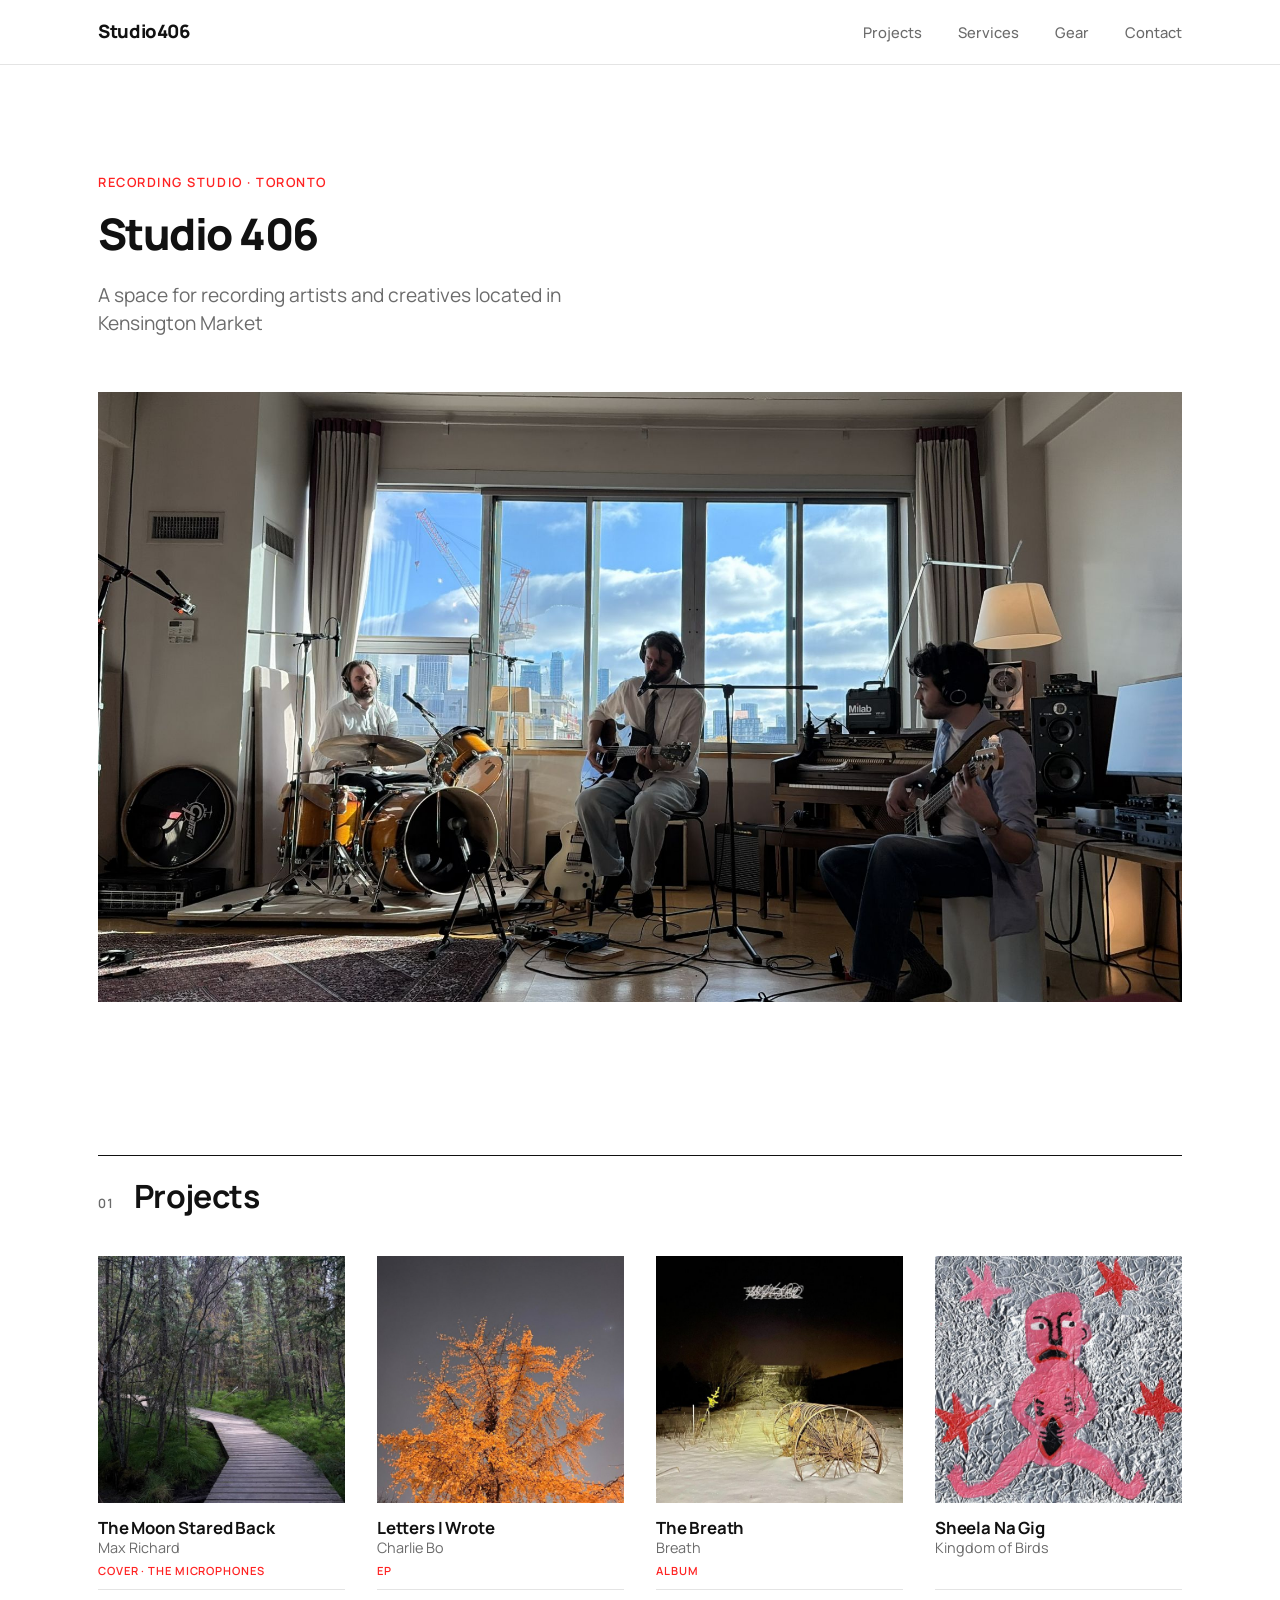
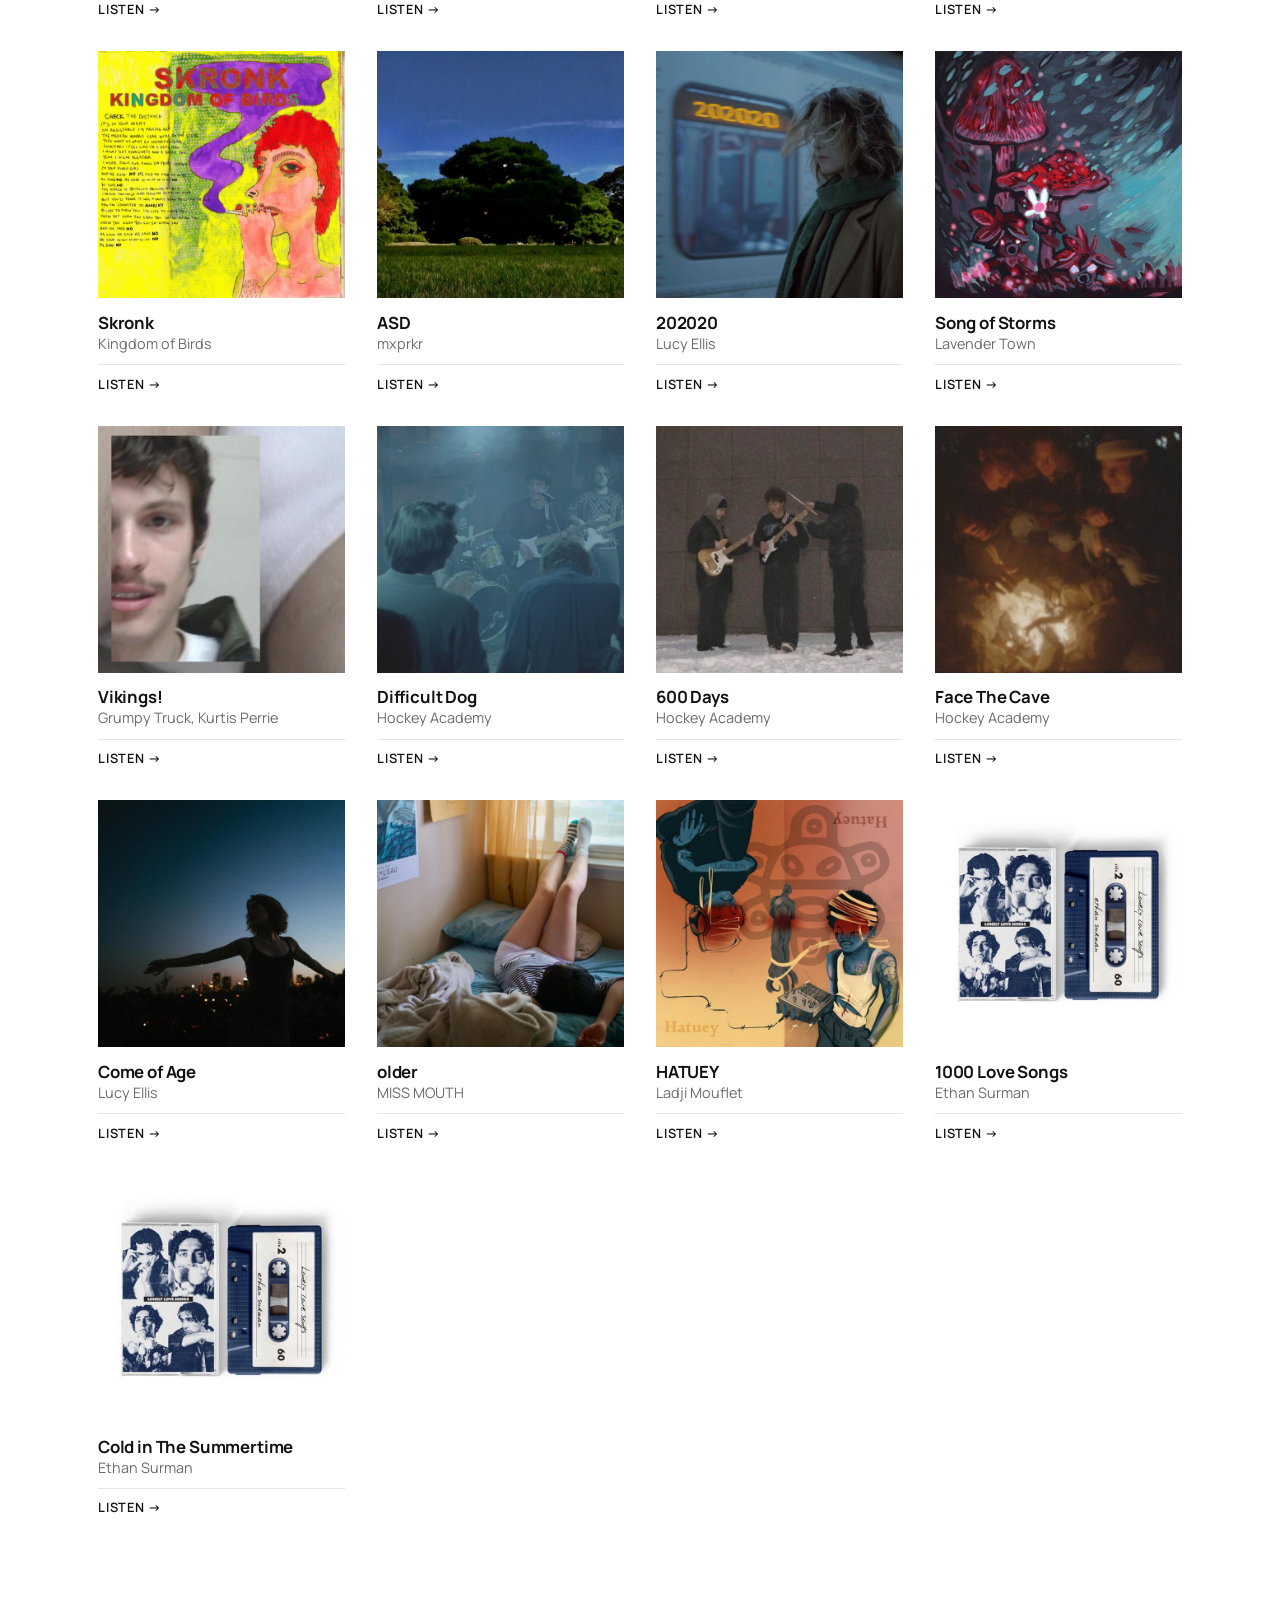
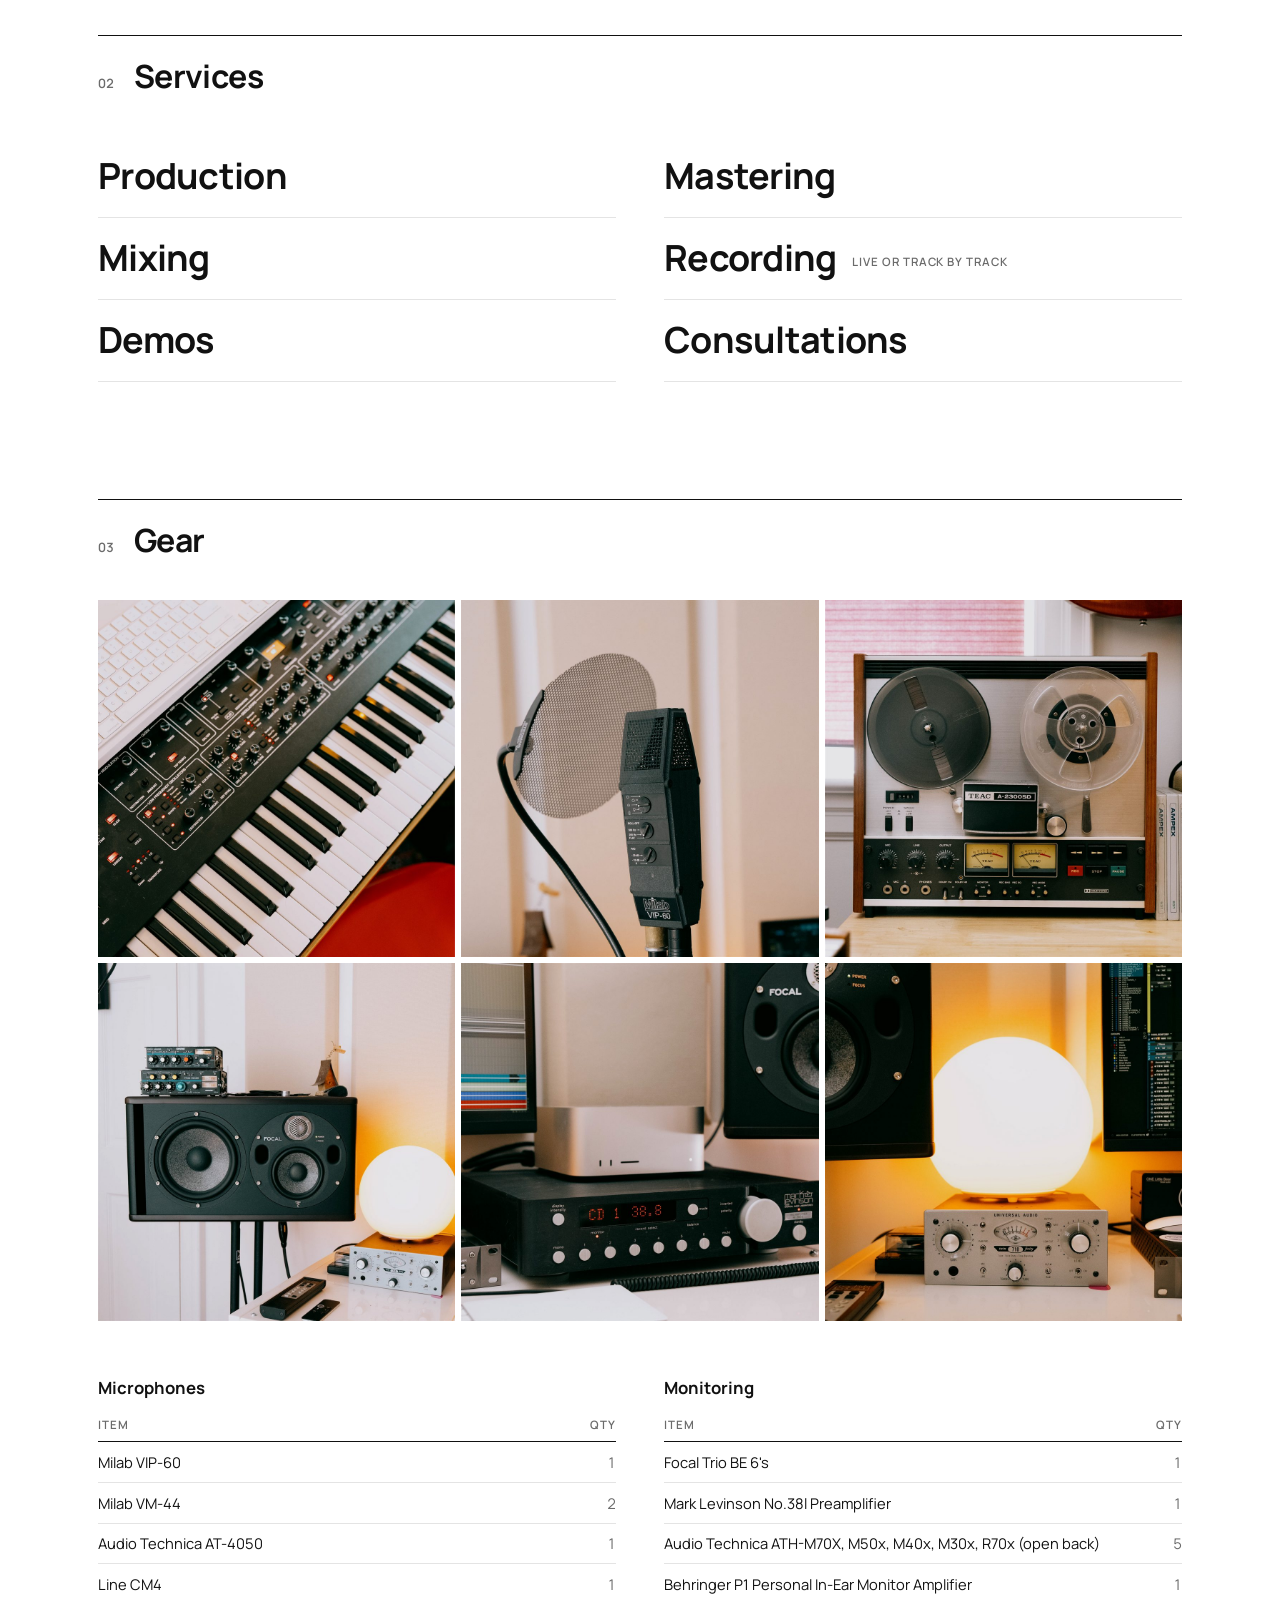
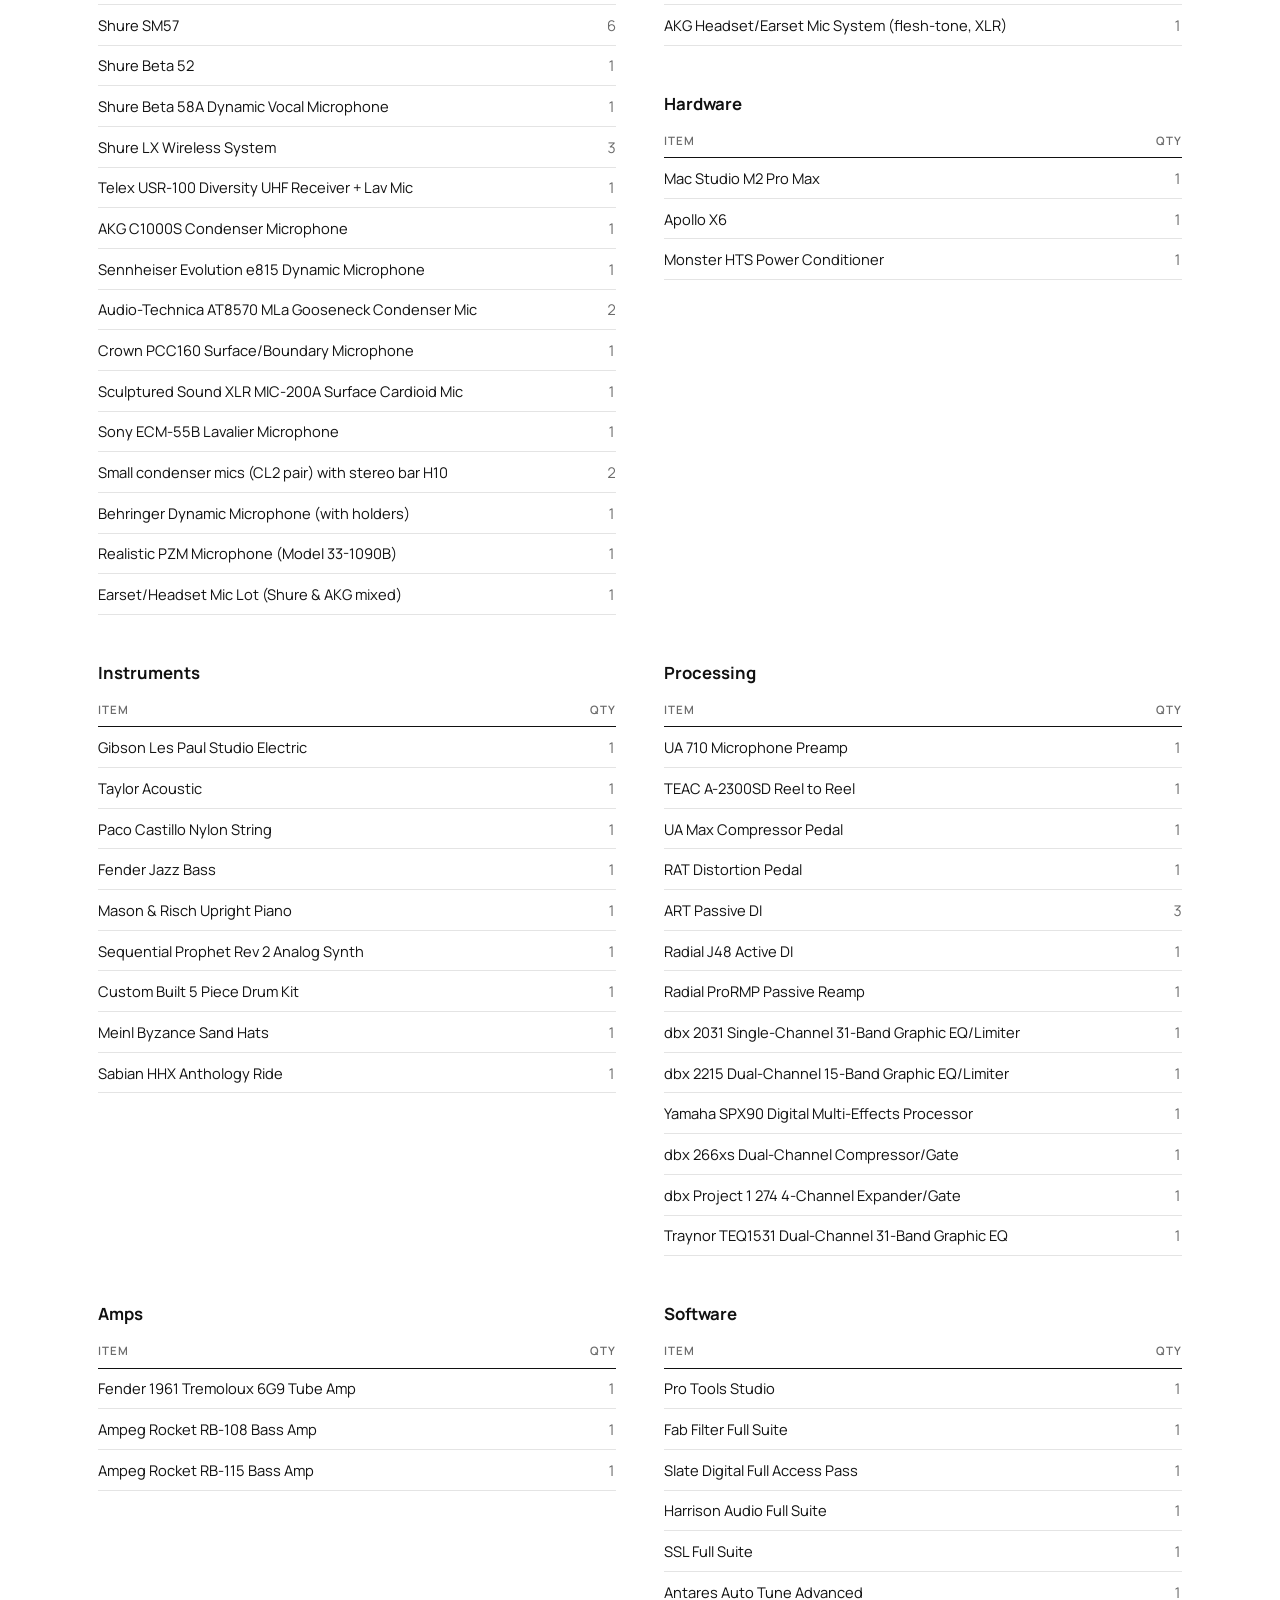
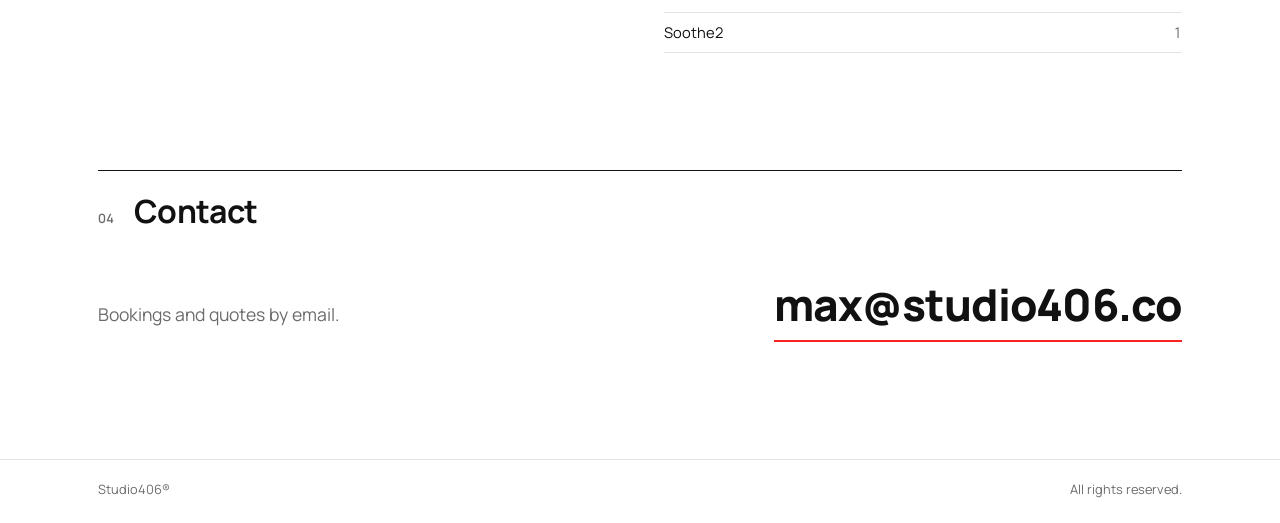
==== commit 0731bbcb: "Hero copy: 'Studio 406' + Kensington Market subheading Updates the link-preview and search descripti" ====
--- a/index.html
+++ b/index.html
@@ -4,14 +4,14 @@
   <meta charset="utf-8">
   <meta name="viewport" content="width=device-width, initial-scale=1">
   <title>Studio406 — Recording studio, Toronto</title>
-  <meta name="description" content="Studio406 is a recording studio in Toronto: a large, bright room for recording live off the floor, plus production, mixing and mastering.">
+  <meta name="description" content="Studio 406 is a space for recording artists and creatives located in Kensington Market, Toronto: recording, production, mixing and mastering.">
   <link rel="canonical" href="https://studio406.co/">
   <!-- Link previews (iMessage, Slack, social) -->
   <meta property="og:type" content="website">
   <meta property="og:site_name" content="Studio406">
   <meta property="og:url" content="https://studio406.co/">
-  <meta property="og:title" content="Studio406 — Plenty of headroom, in every sense.">
-  <meta property="og:description" content="Play live, create magic, and we'll record it like no one else can! Recording, production, mixing and mastering in Toronto.">
+  <meta property="og:title" content="Studio 406">
+  <meta property="og:description" content="A space for recording artists and creatives located in Kensington Market, Toronto.">
   <meta property="og:image" content="https://studio406.co/img/hero-live-room.jpg">
   <meta property="og:image:width" content="2000">
   <meta property="og:image:height" content="1500">
@@ -40,8 +40,8 @@
     <section class="hero shell">
       <div class="hero-text">
         <p class="eyebrow">Recording studio &middot; Toronto</p>
-        <h1>Plenty of headroom, in every sense.</h1>
-        <p class="lede">Play live, create magic, and we&rsquo;ll record it like no one else can!</p>
+        <h1>Studio 406</h1>
+        <p class="lede">A space for recording artists and creatives located in Kensington Market</p>
       </div>
       <figure class="hero-photo">
         <img src="img/hero-live-room.jpg" alt="A band tracking live in the studio: drums, acoustic guitar and bass, with the city skyline through the windows" width="2000" height="1500">
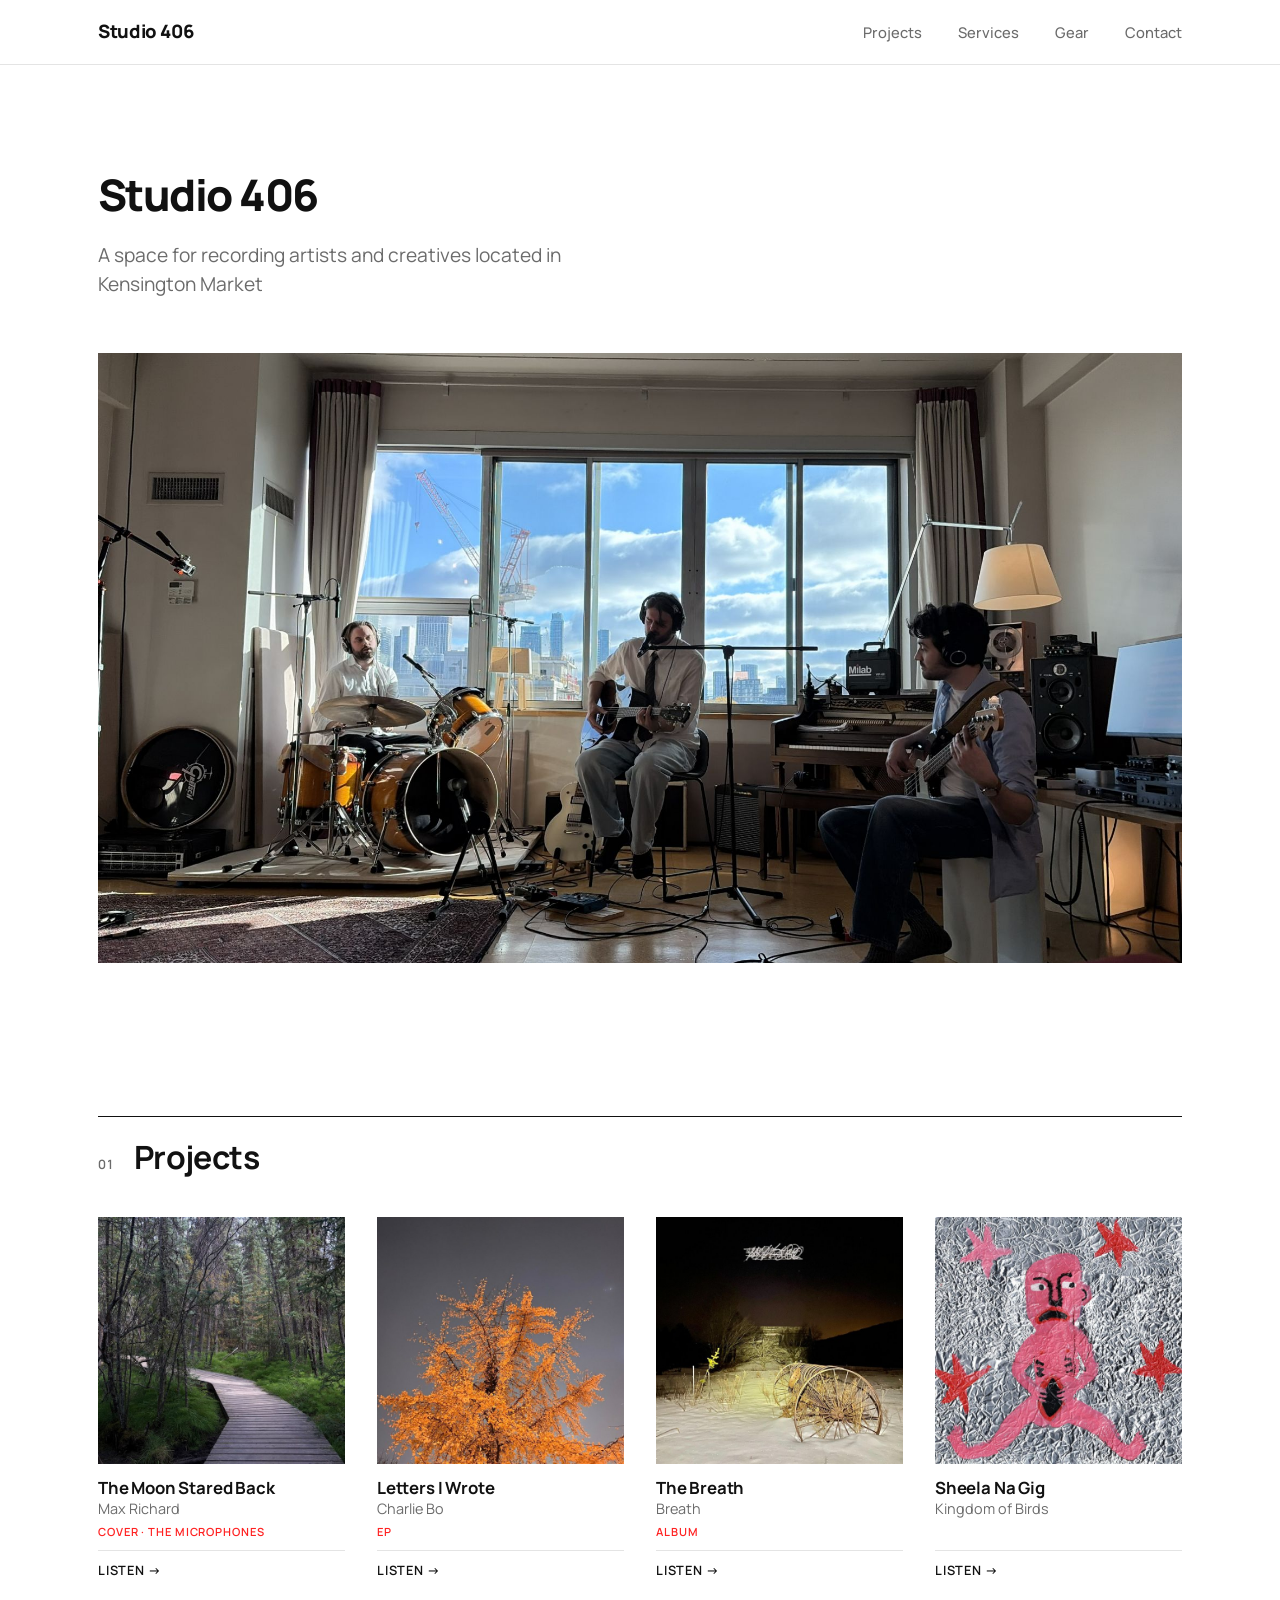
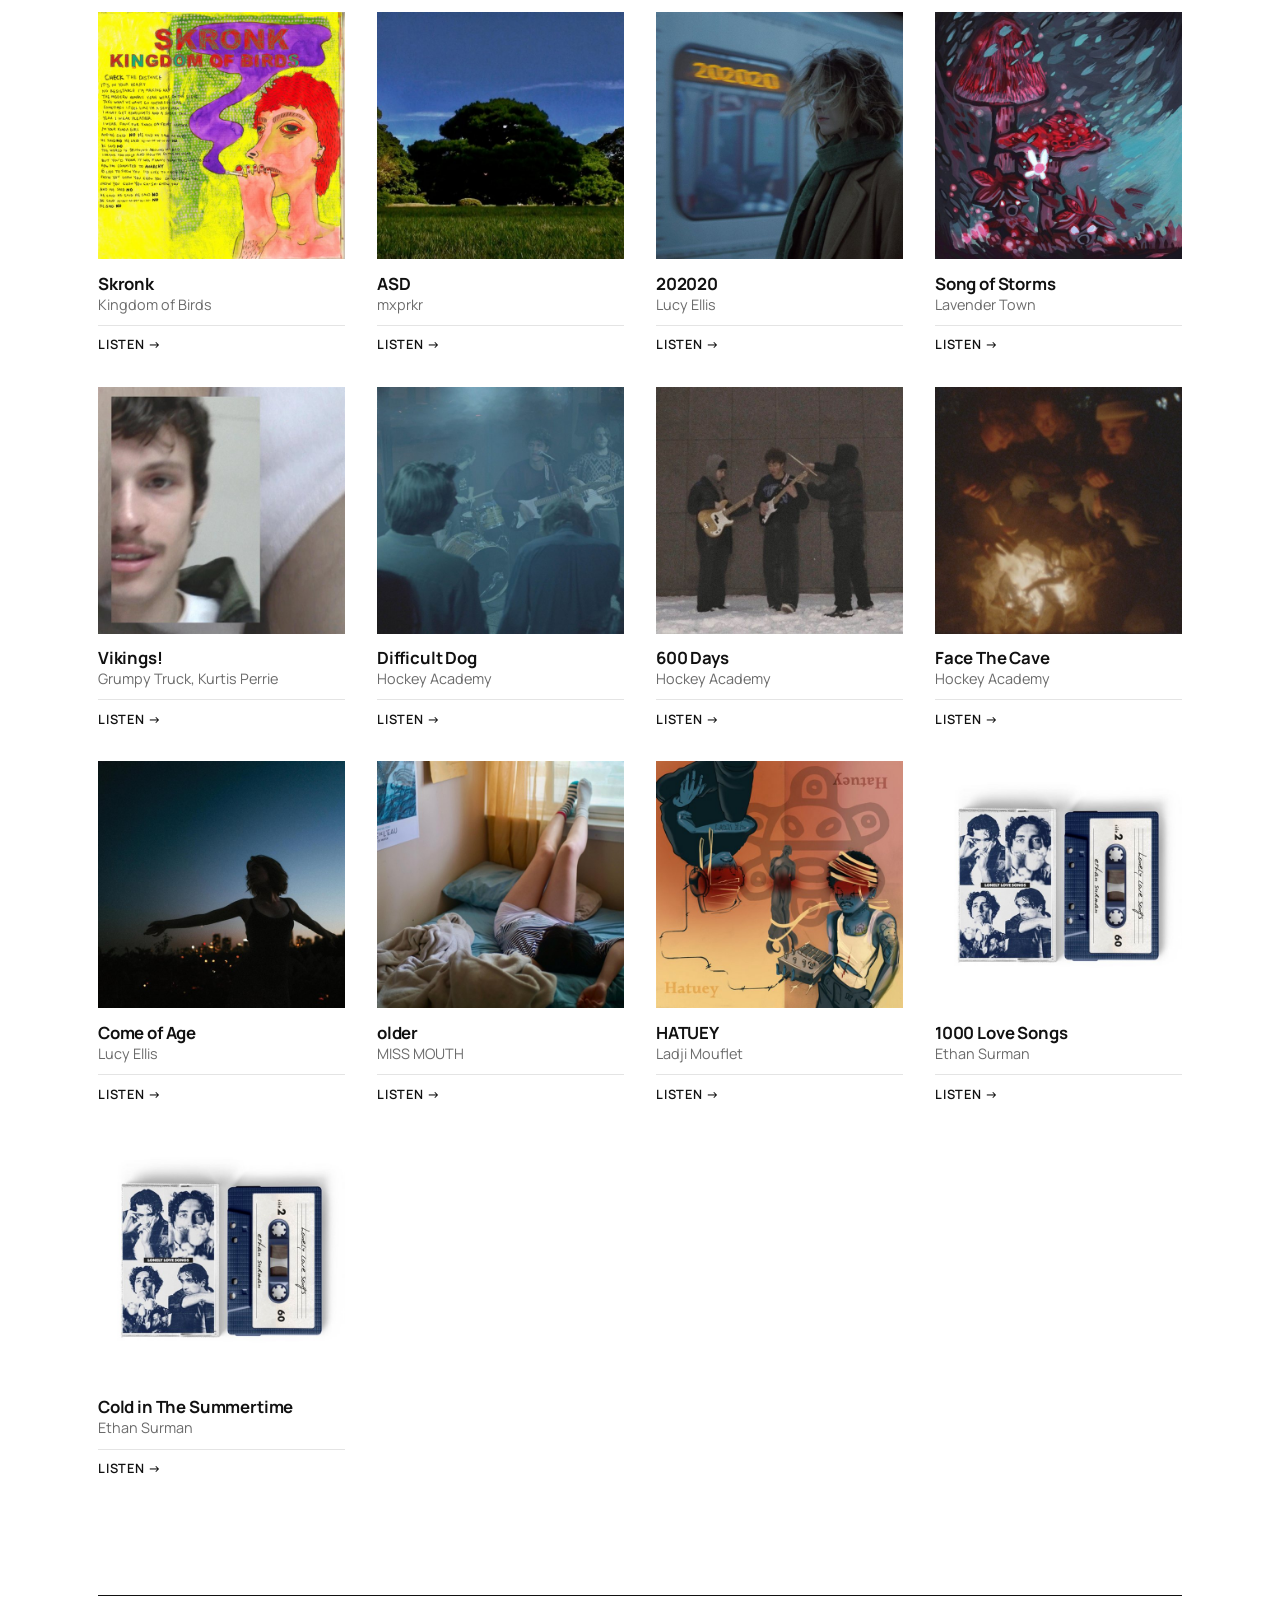
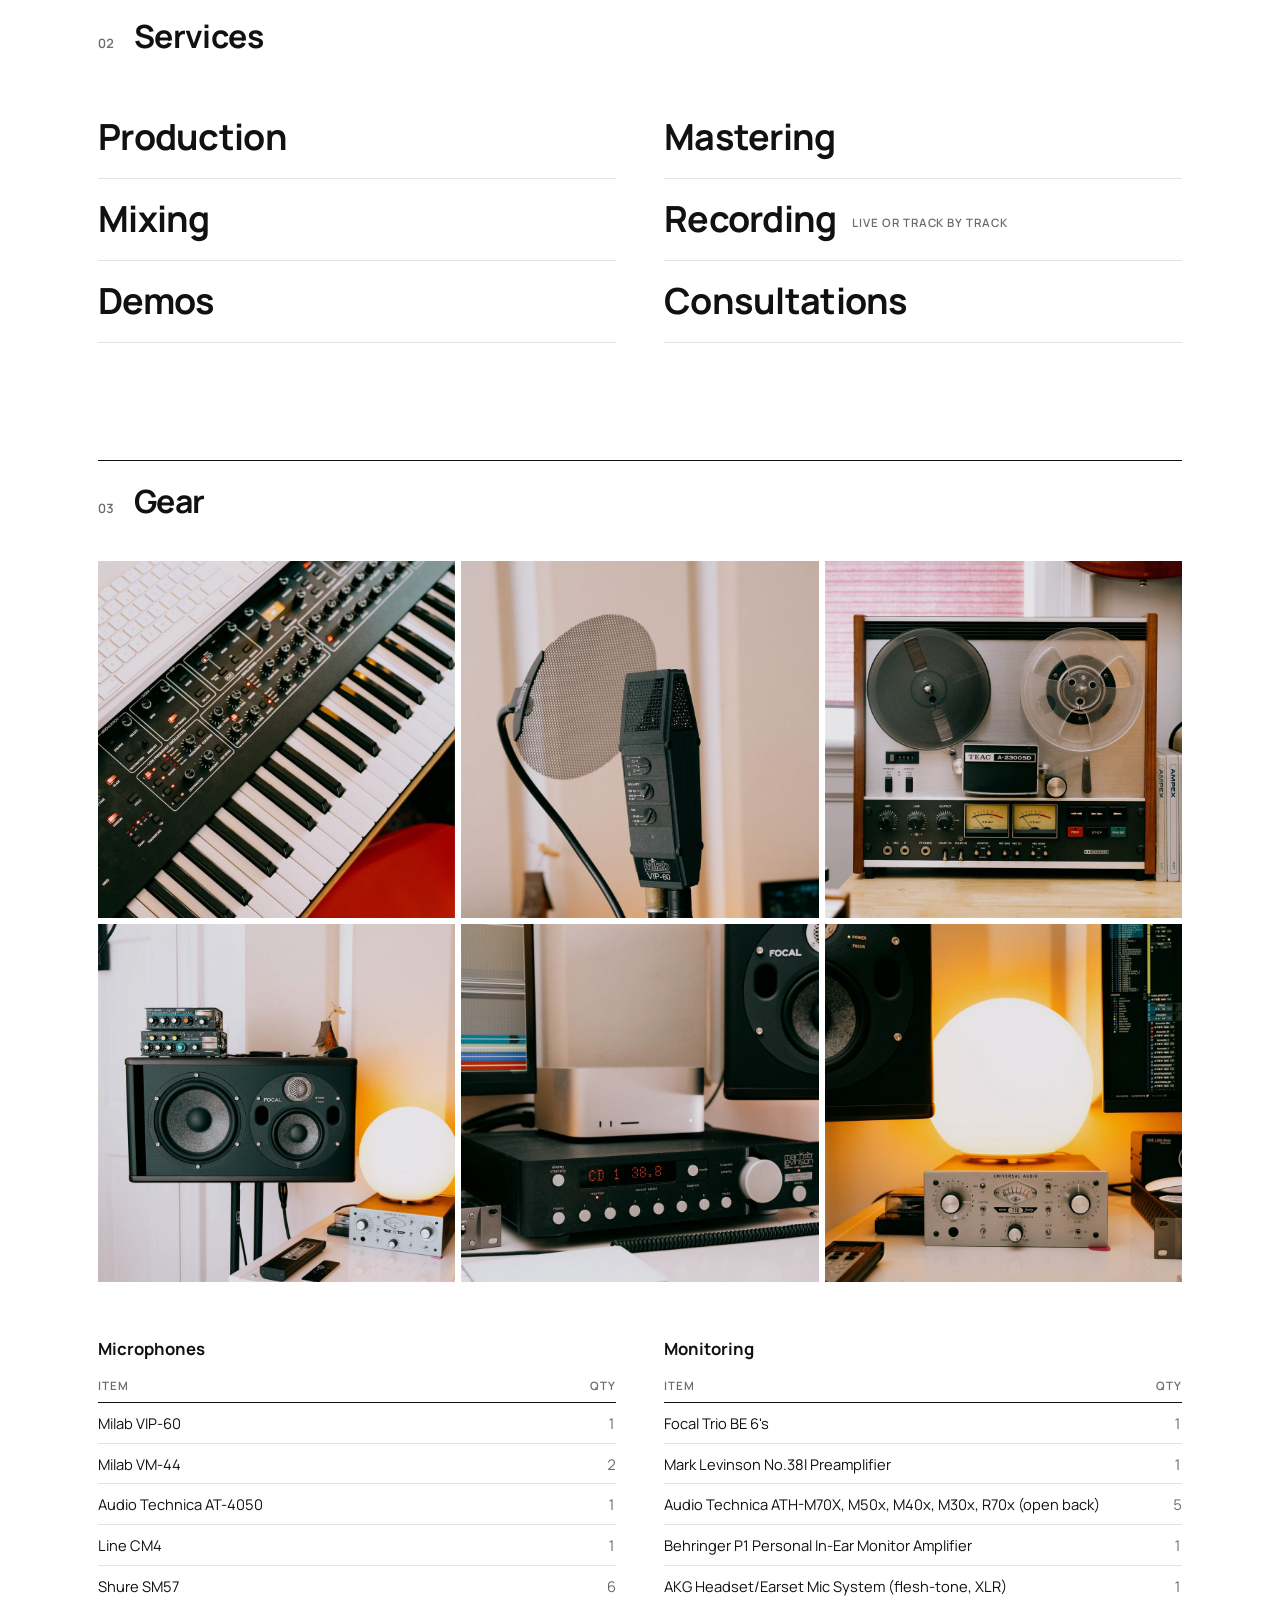
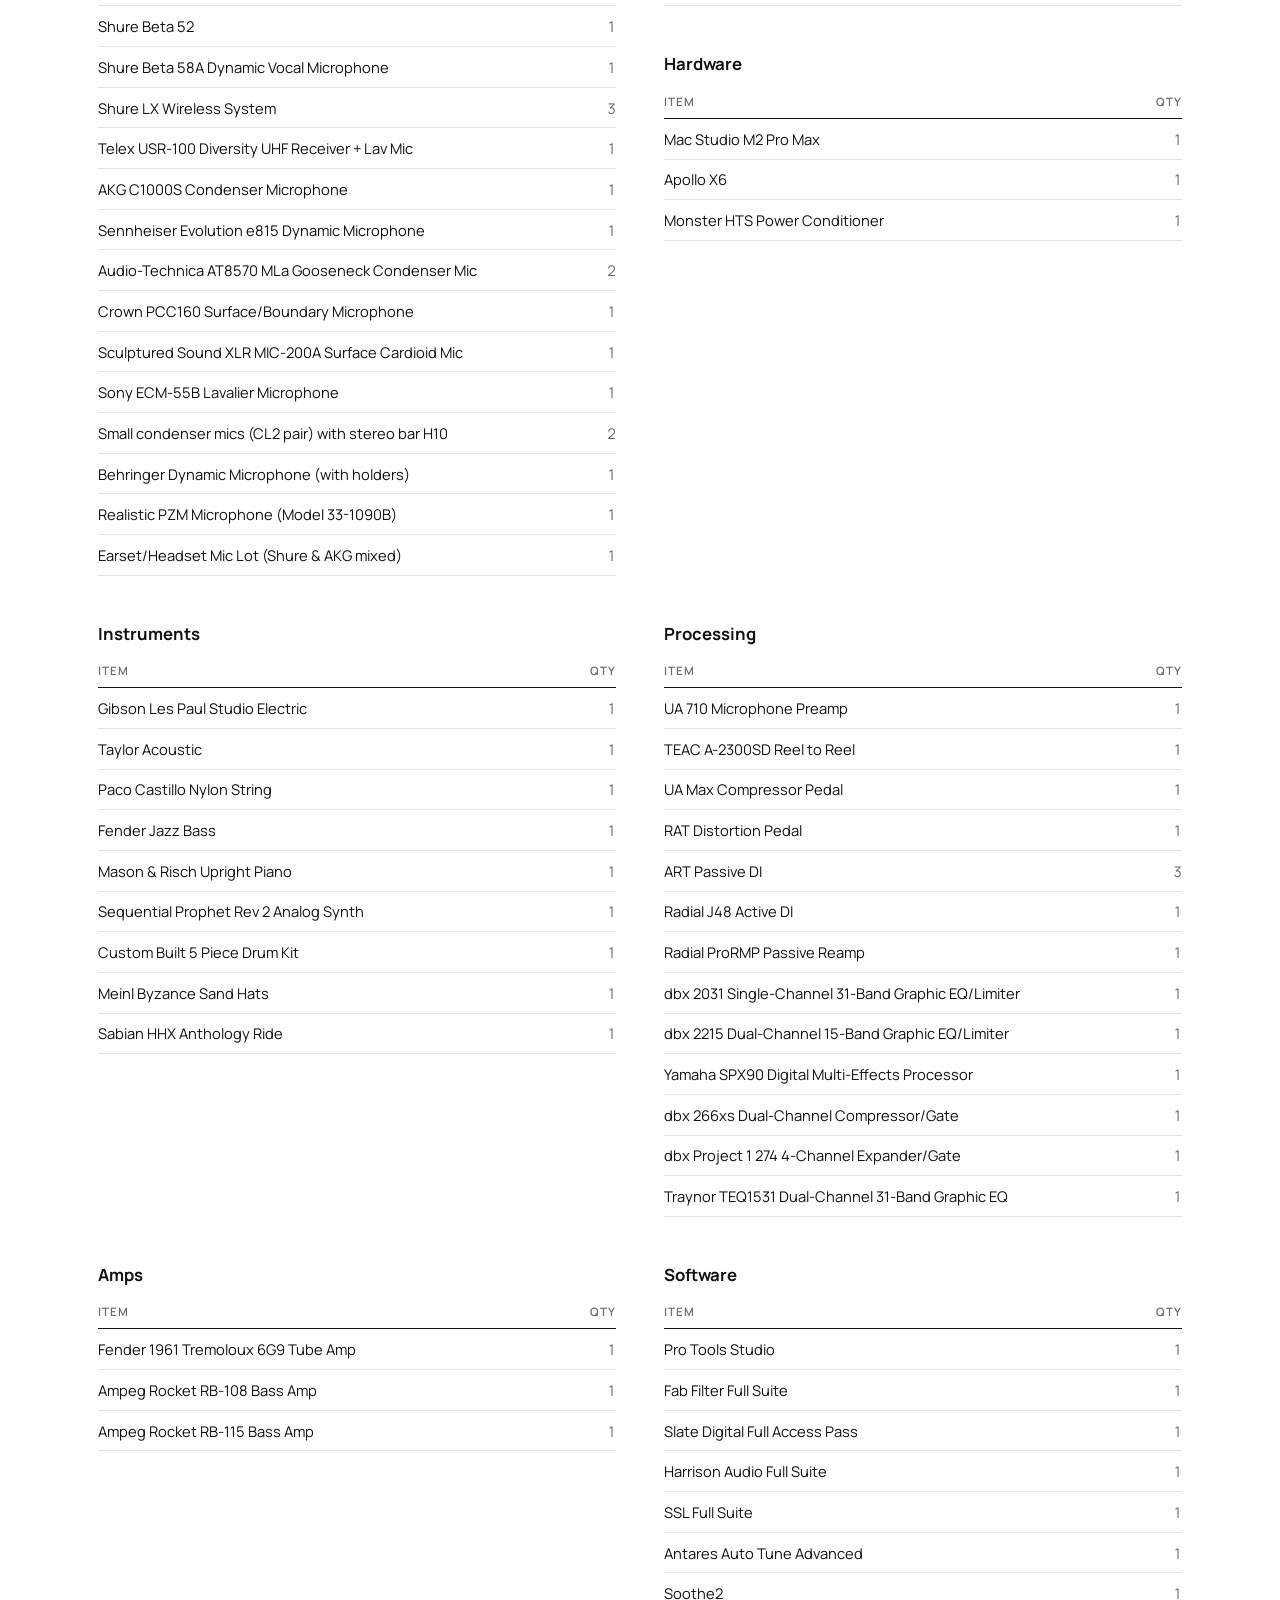
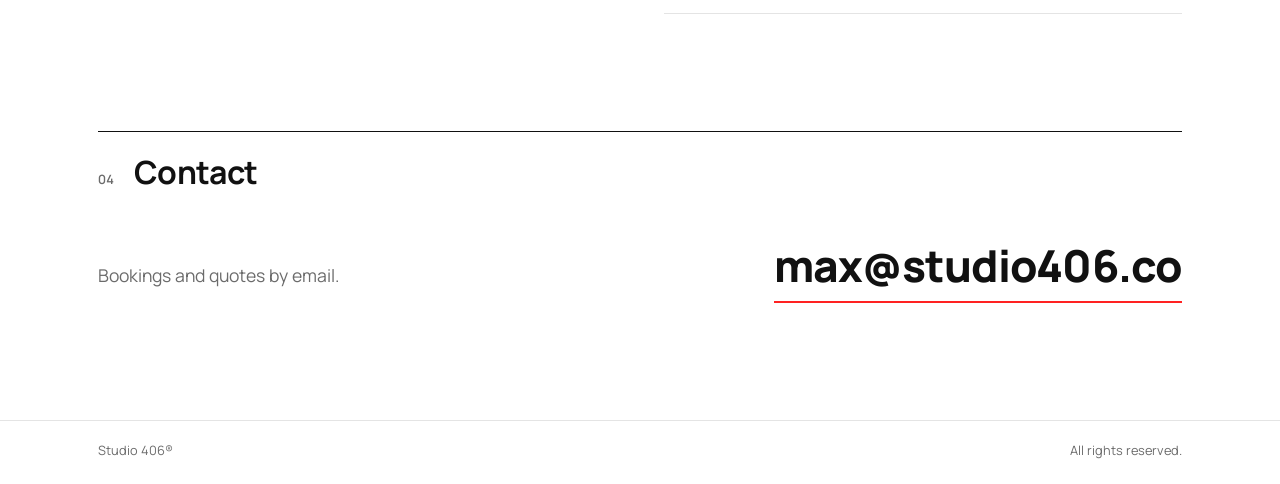
==== commit 9ccba03c: "Use 'Studio 406' throughout; remove hero eyebrow Wordmark, footer, page title, og:site_name and the " ====
--- a/index.html
+++ b/index.html
@@ -3,12 +3,12 @@
 <head>
   <meta charset="utf-8">
   <meta name="viewport" content="width=device-width, initial-scale=1">
-  <title>Studio406 — Recording studio, Toronto</title>
+  <title>Studio 406 — Recording studio, Toronto</title>
   <meta name="description" content="Studio 406 is a space for recording artists and creatives located in Kensington Market, Toronto: recording, production, mixing and mastering.">
   <link rel="canonical" href="https://studio406.co/">
   <!-- Link previews (iMessage, Slack, social) -->
   <meta property="og:type" content="website">
-  <meta property="og:site_name" content="Studio406">
+  <meta property="og:site_name" content="Studio 406">
   <meta property="og:url" content="https://studio406.co/">
   <meta property="og:title" content="Studio 406">
   <meta property="og:description" content="A space for recording artists and creatives located in Kensington Market, Toronto.">
@@ -26,7 +26,7 @@
 
   <header class="top">
     <div class="shell top-row">
-      <a class="mark" href="#">Studio406</a>
+      <a class="mark" href="#">Studio 406</a>
       <nav class="nav">
         <a href="#projects">Projects</a>
         <a href="#services">Services</a>
@@ -39,7 +39,6 @@
   <main>
     <section class="hero shell">
       <div class="hero-text">
-        <p class="eyebrow">Recording studio &middot; Toronto</p>
         <h1>Studio 406</h1>
         <p class="lede">A space for recording artists and creatives located in Kensington Market</p>
       </div>
@@ -339,14 +338,14 @@
       </div>
       <div class="contact">
         <p>Bookings and quotes by email.</p>
-        <a class="cta" href="mailto:max@studio406.co?subject=Studio406%20quote%20request">max@studio406.co</a>
+        <a class="cta" href="mailto:max@studio406.co?subject=Studio%20406%20quote%20request">max@studio406.co</a>
       </div>
     </section>
   </main>
 
   <footer class="foot">
     <div class="shell foot-row">
-      <span>Studio406&reg;</span>
+      <span>Studio 406&reg;</span>
       <span>All rights reserved.</span>
     </div>
   </footer>
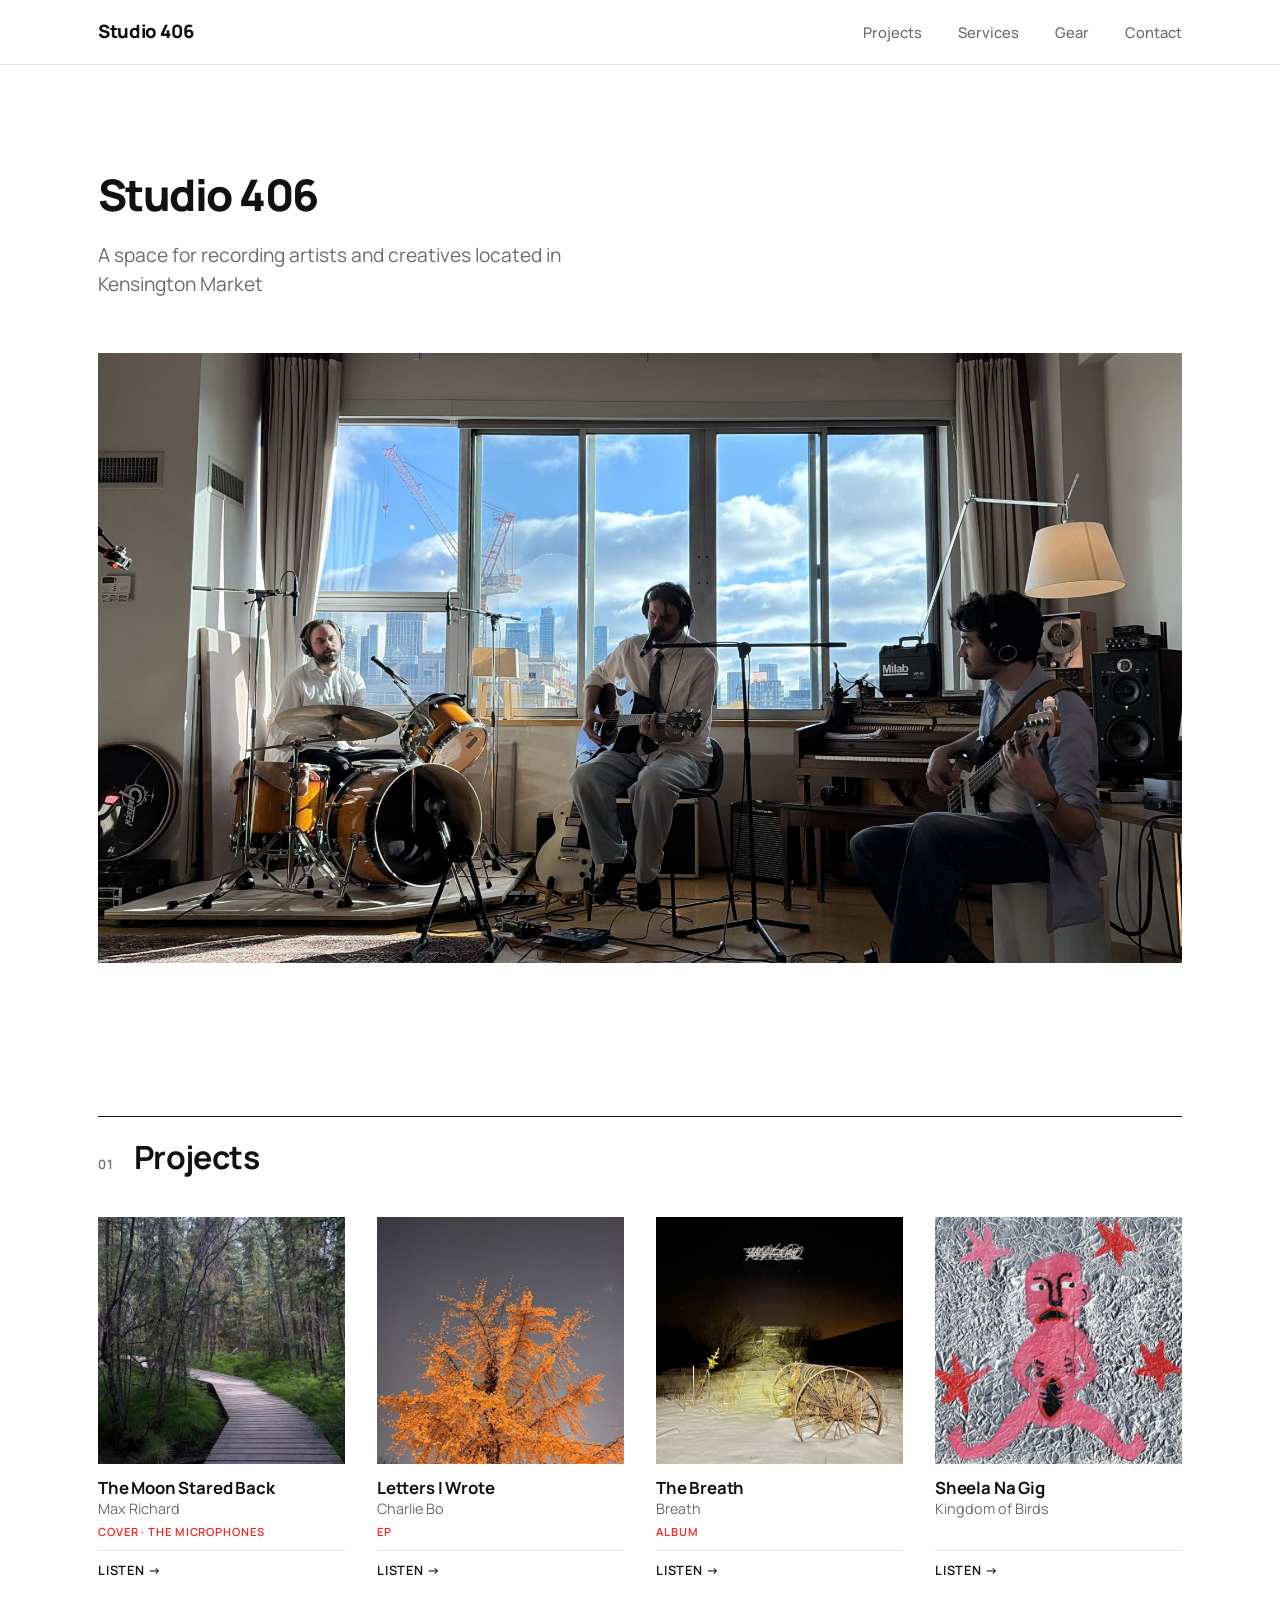
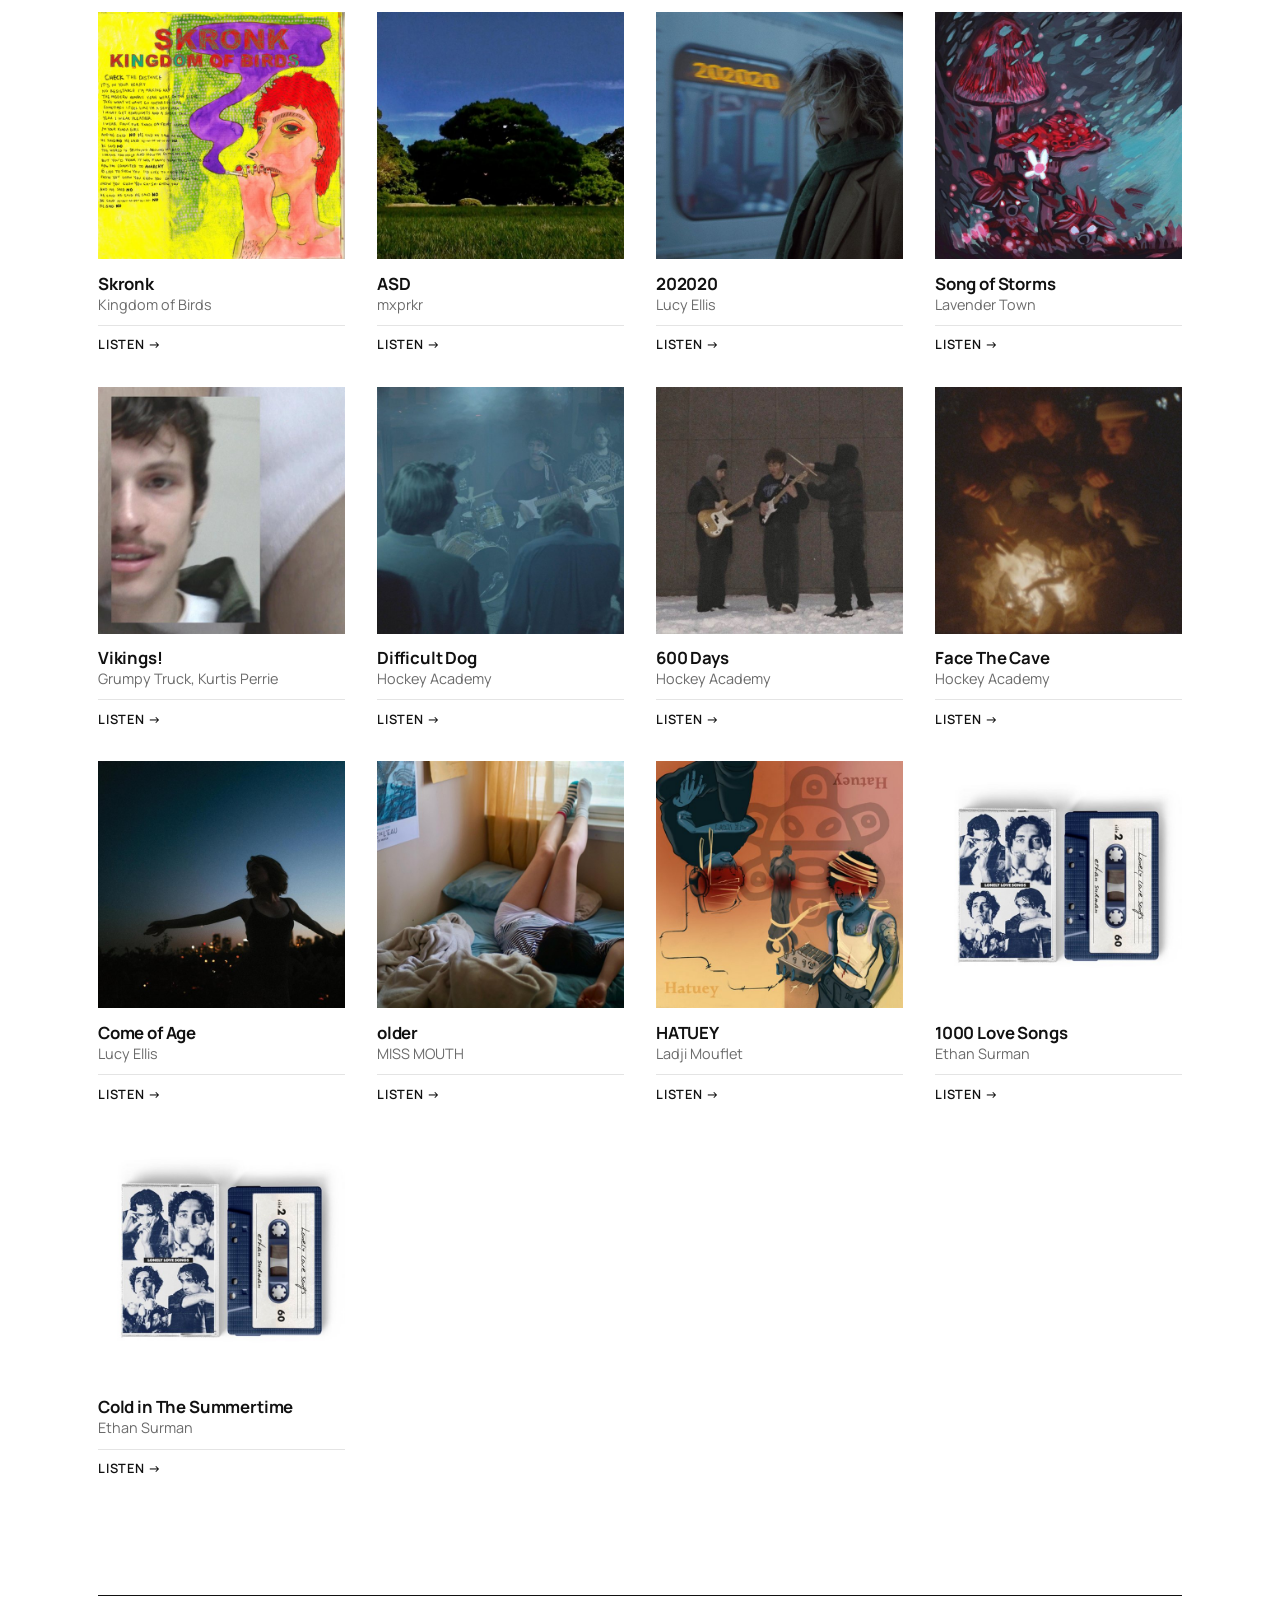
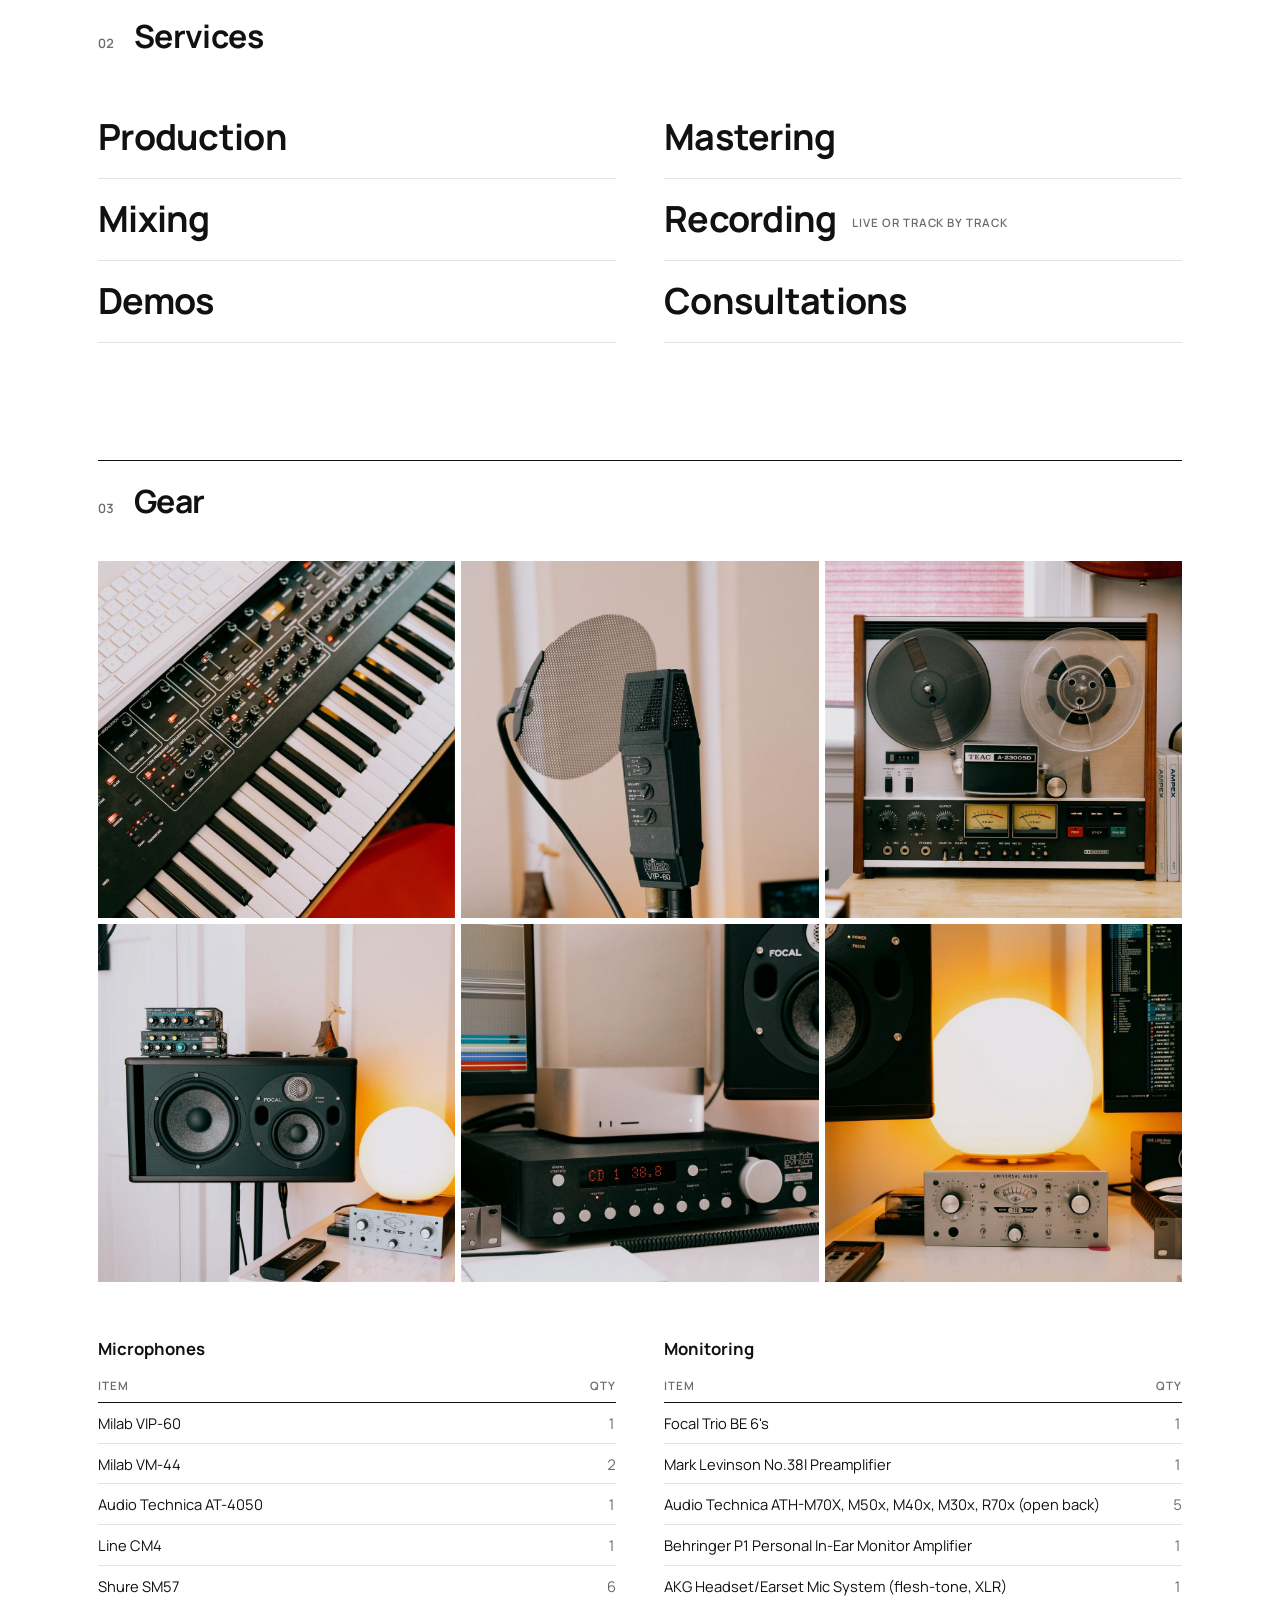
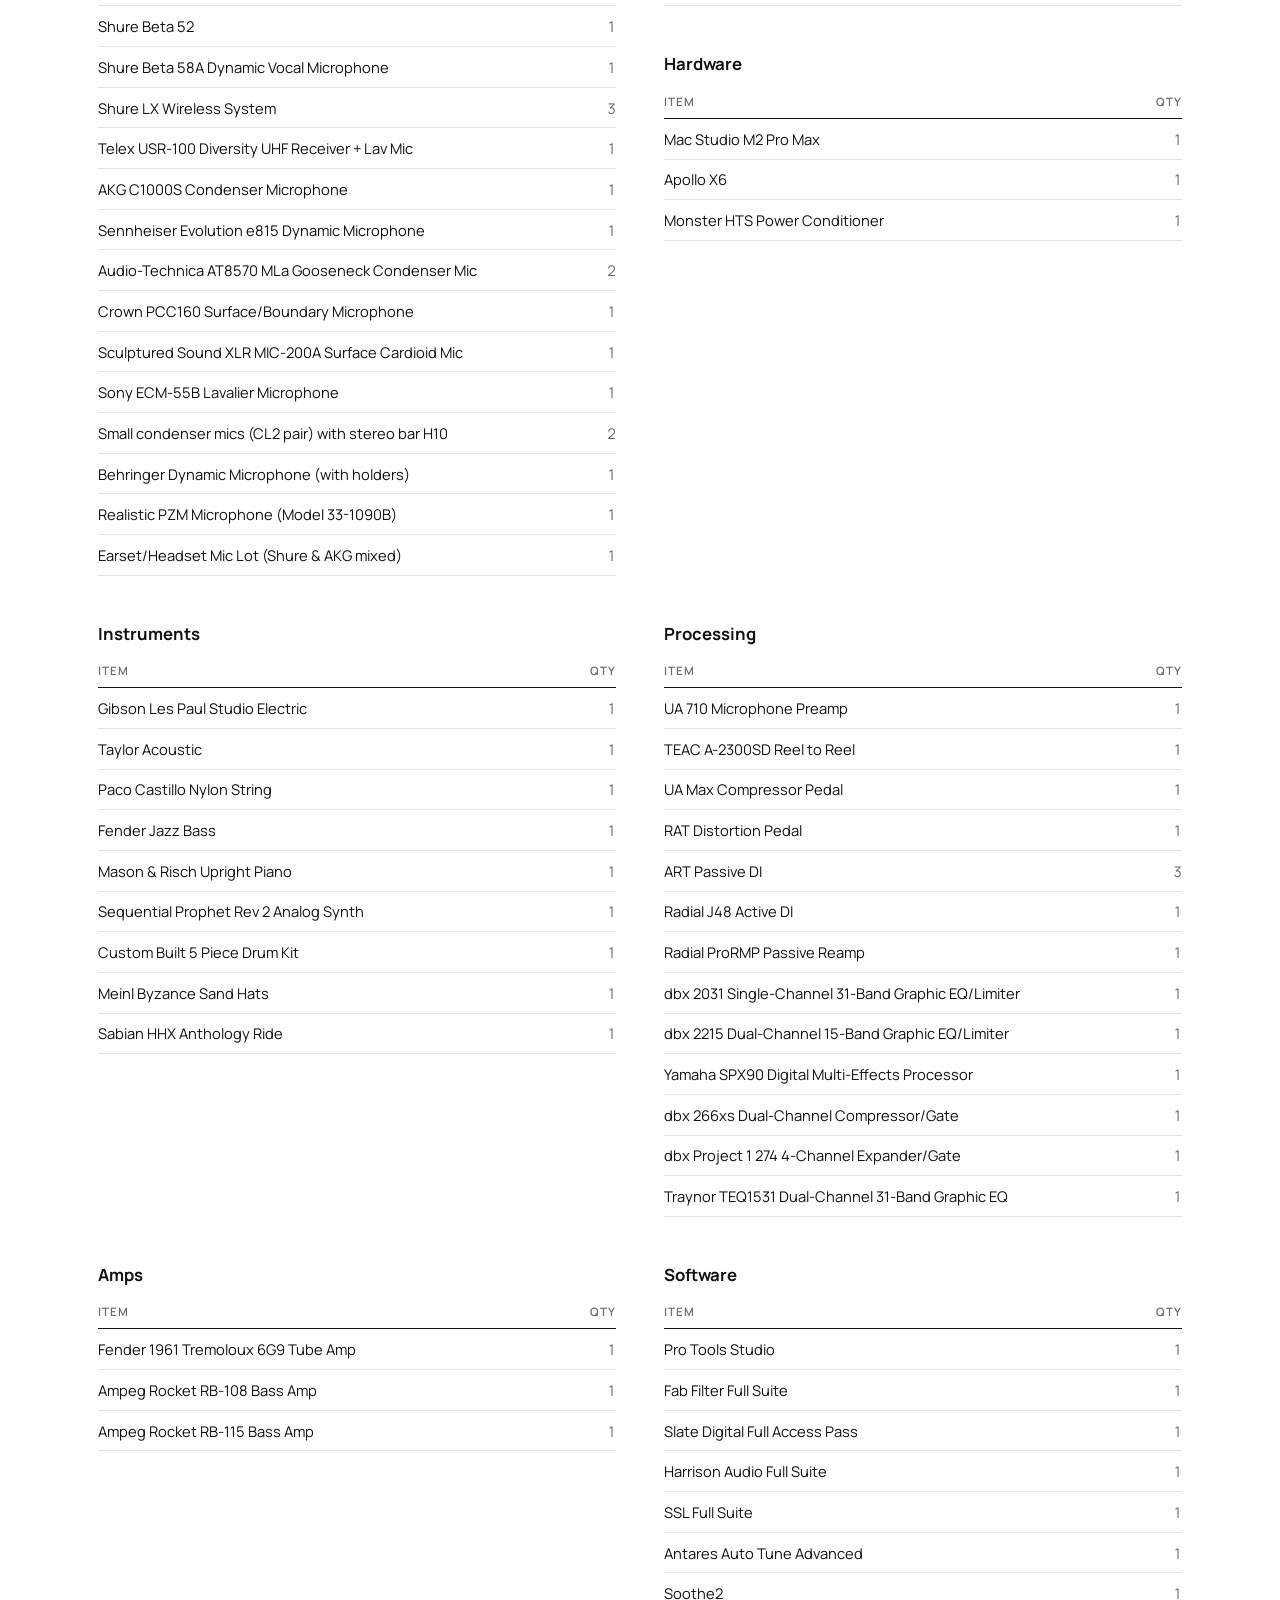
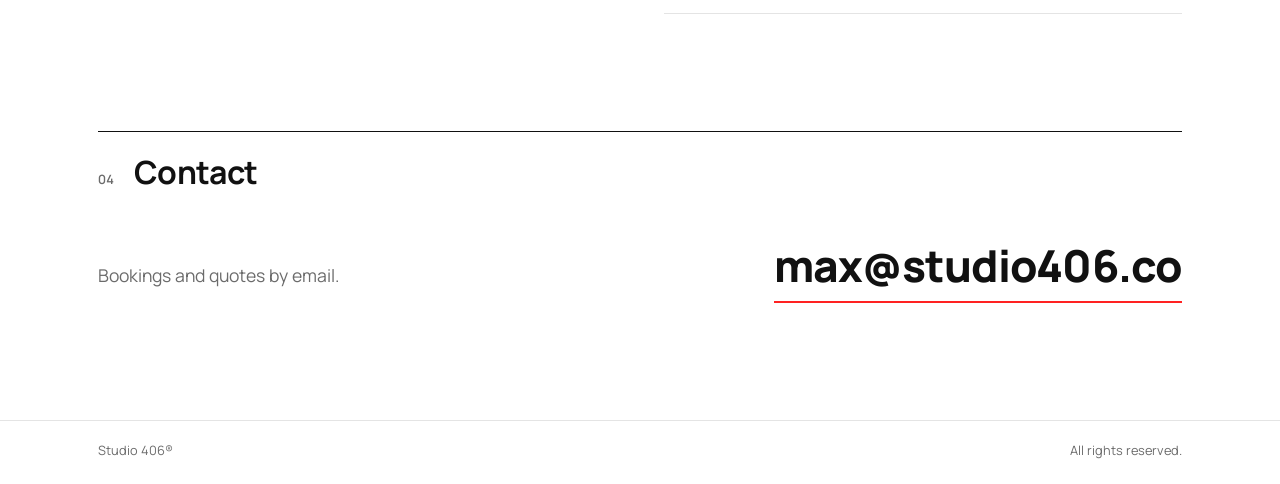
==== commit 07dc04e2: "New hero photo and Studio 406 logo icons Swaps in the cleaned-up live-room hero (2000x1512). Favicon" ====
--- a/index.html
+++ b/index.html
@@ -14,9 +14,11 @@
   <meta property="og:description" content="A space for recording artists and creatives located in Kensington Market, Toronto.">
   <meta property="og:image" content="https://studio406.co/img/hero-live-room.jpg">
   <meta property="og:image:width" content="2000">
-  <meta property="og:image:height" content="1500">
+  <meta property="og:image:height" content="1512">
   <meta name="twitter:card" content="summary_large_image">
   <link rel="icon" href="assets/favicon.ico" sizes="any">
+  <link rel="icon" type="image/png" href="assets/icon-192.png" sizes="192x192">
+  <link rel="apple-touch-icon" href="assets/apple-touch-icon.png">
   <link rel="preconnect" href="https://fonts.googleapis.com">
   <link rel="preconnect" href="https://fonts.gstatic.com" crossorigin>
   <link href="https://fonts.googleapis.com/css2?family=Manrope:wght@400;500;600;700;800&display=swap" rel="stylesheet">
@@ -43,7 +45,7 @@
         <p class="lede">A space for recording artists and creatives located in Kensington Market</p>
       </div>
       <figure class="hero-photo">
-        <img src="img/hero-live-room.jpg" alt="A band tracking live in the studio: drums, acoustic guitar and bass, with the city skyline through the windows" width="2000" height="1500">
+        <img src="img/hero-live-room.jpg" alt="A band tracking live in the studio: drums, acoustic guitar and bass, with the city skyline through the windows" width="2000" height="1512">
       </figure>
     </section>
 
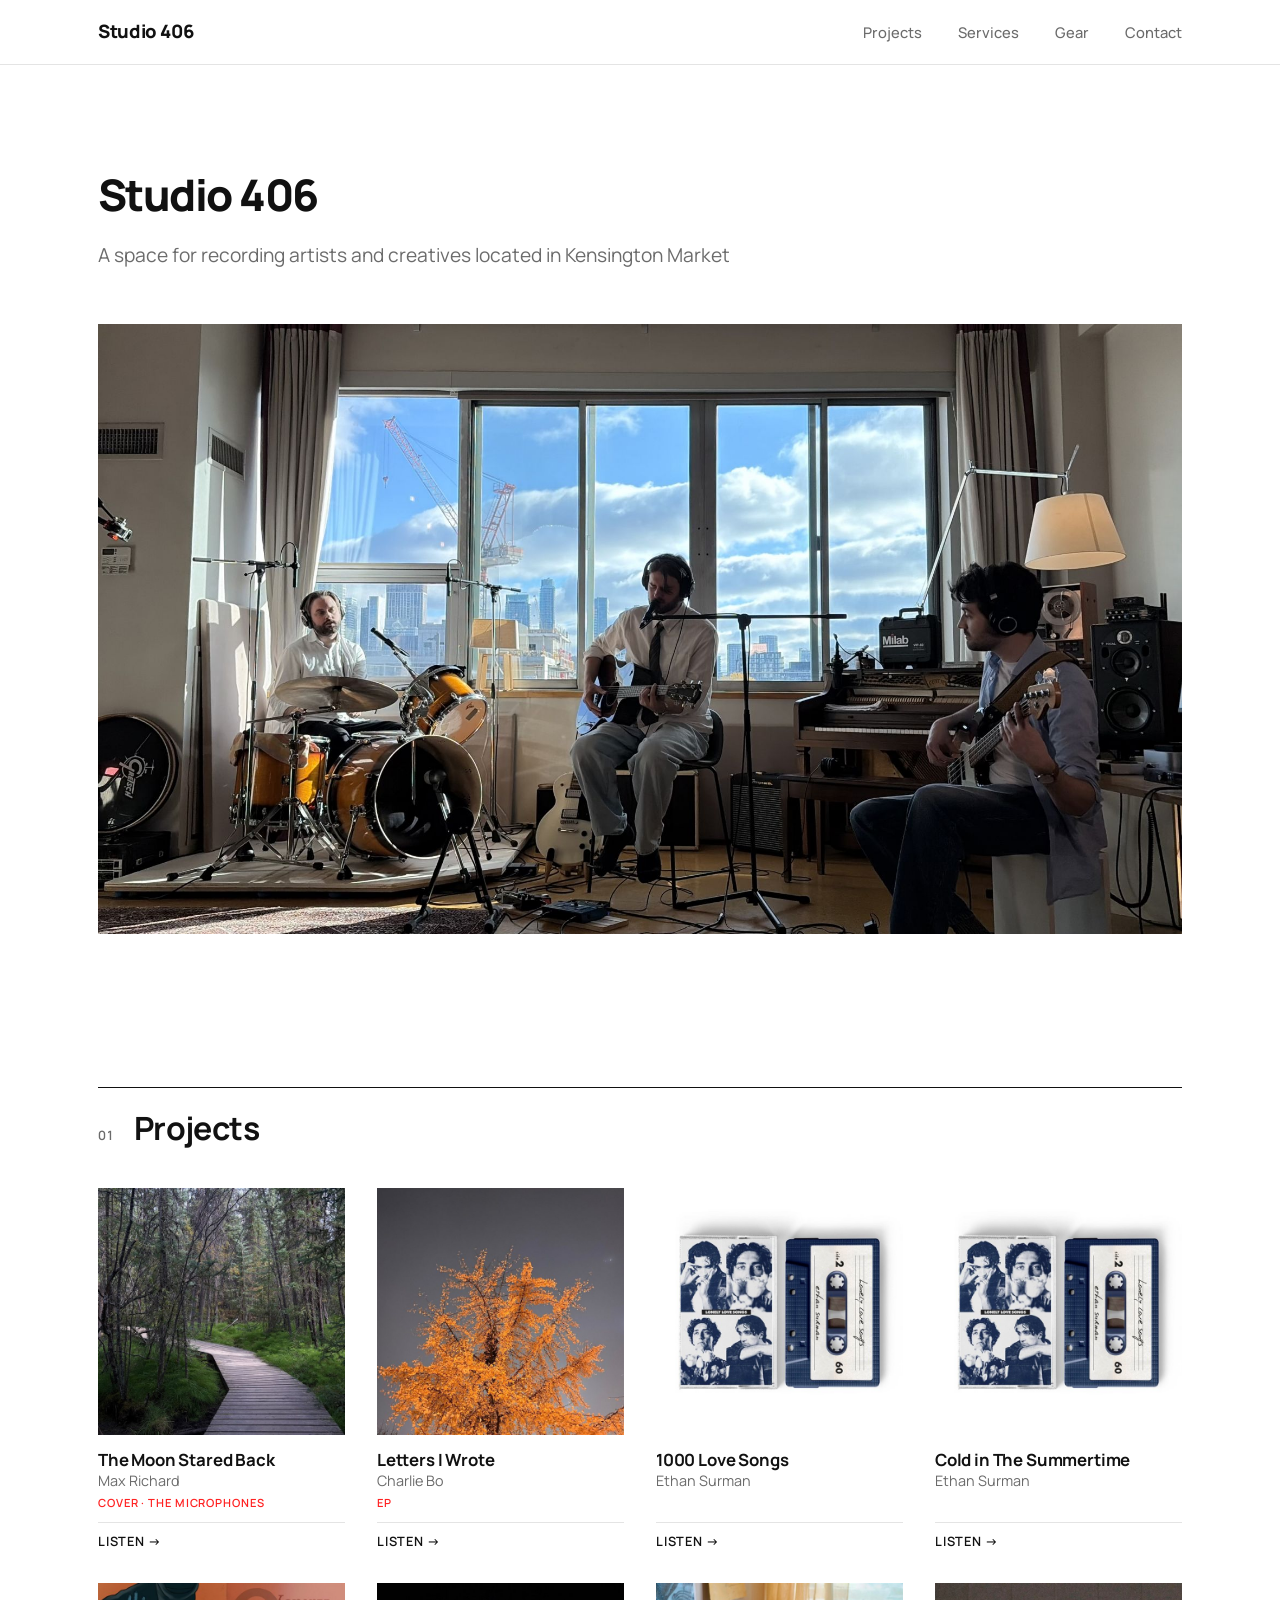
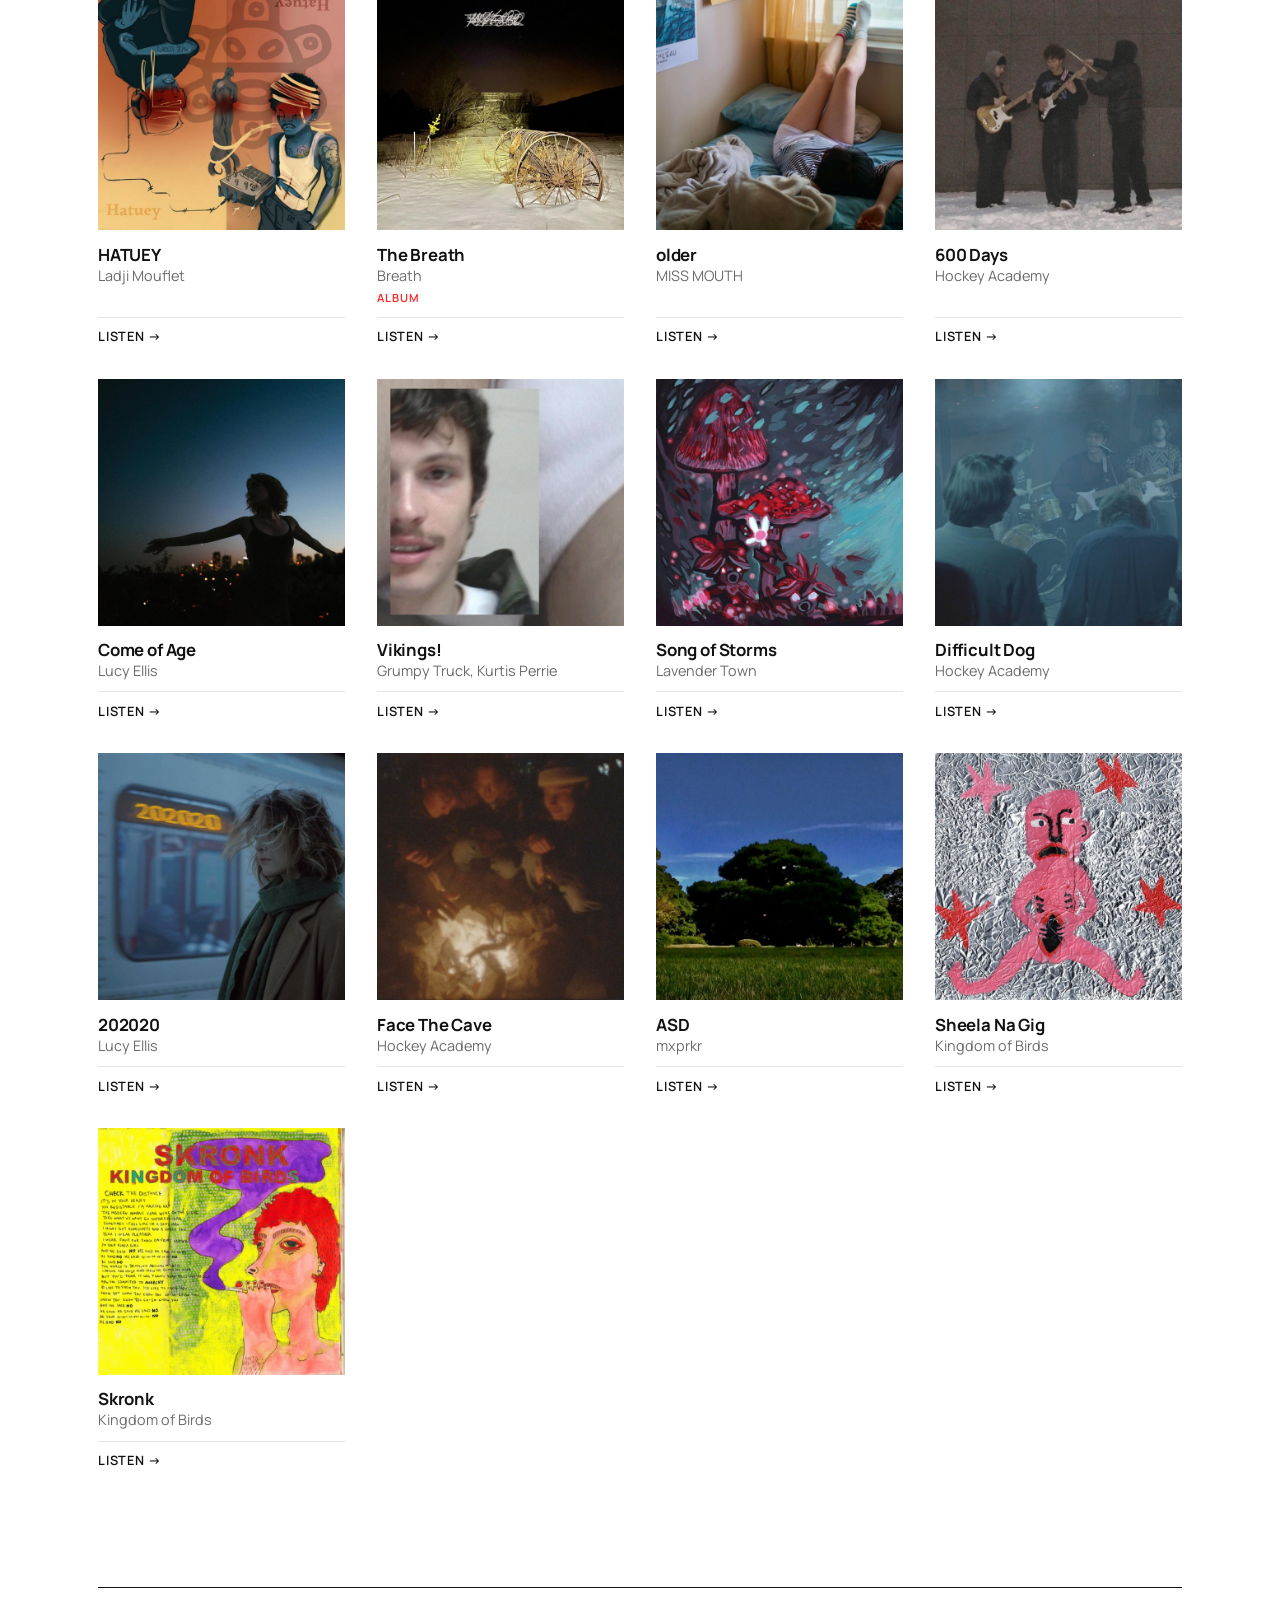
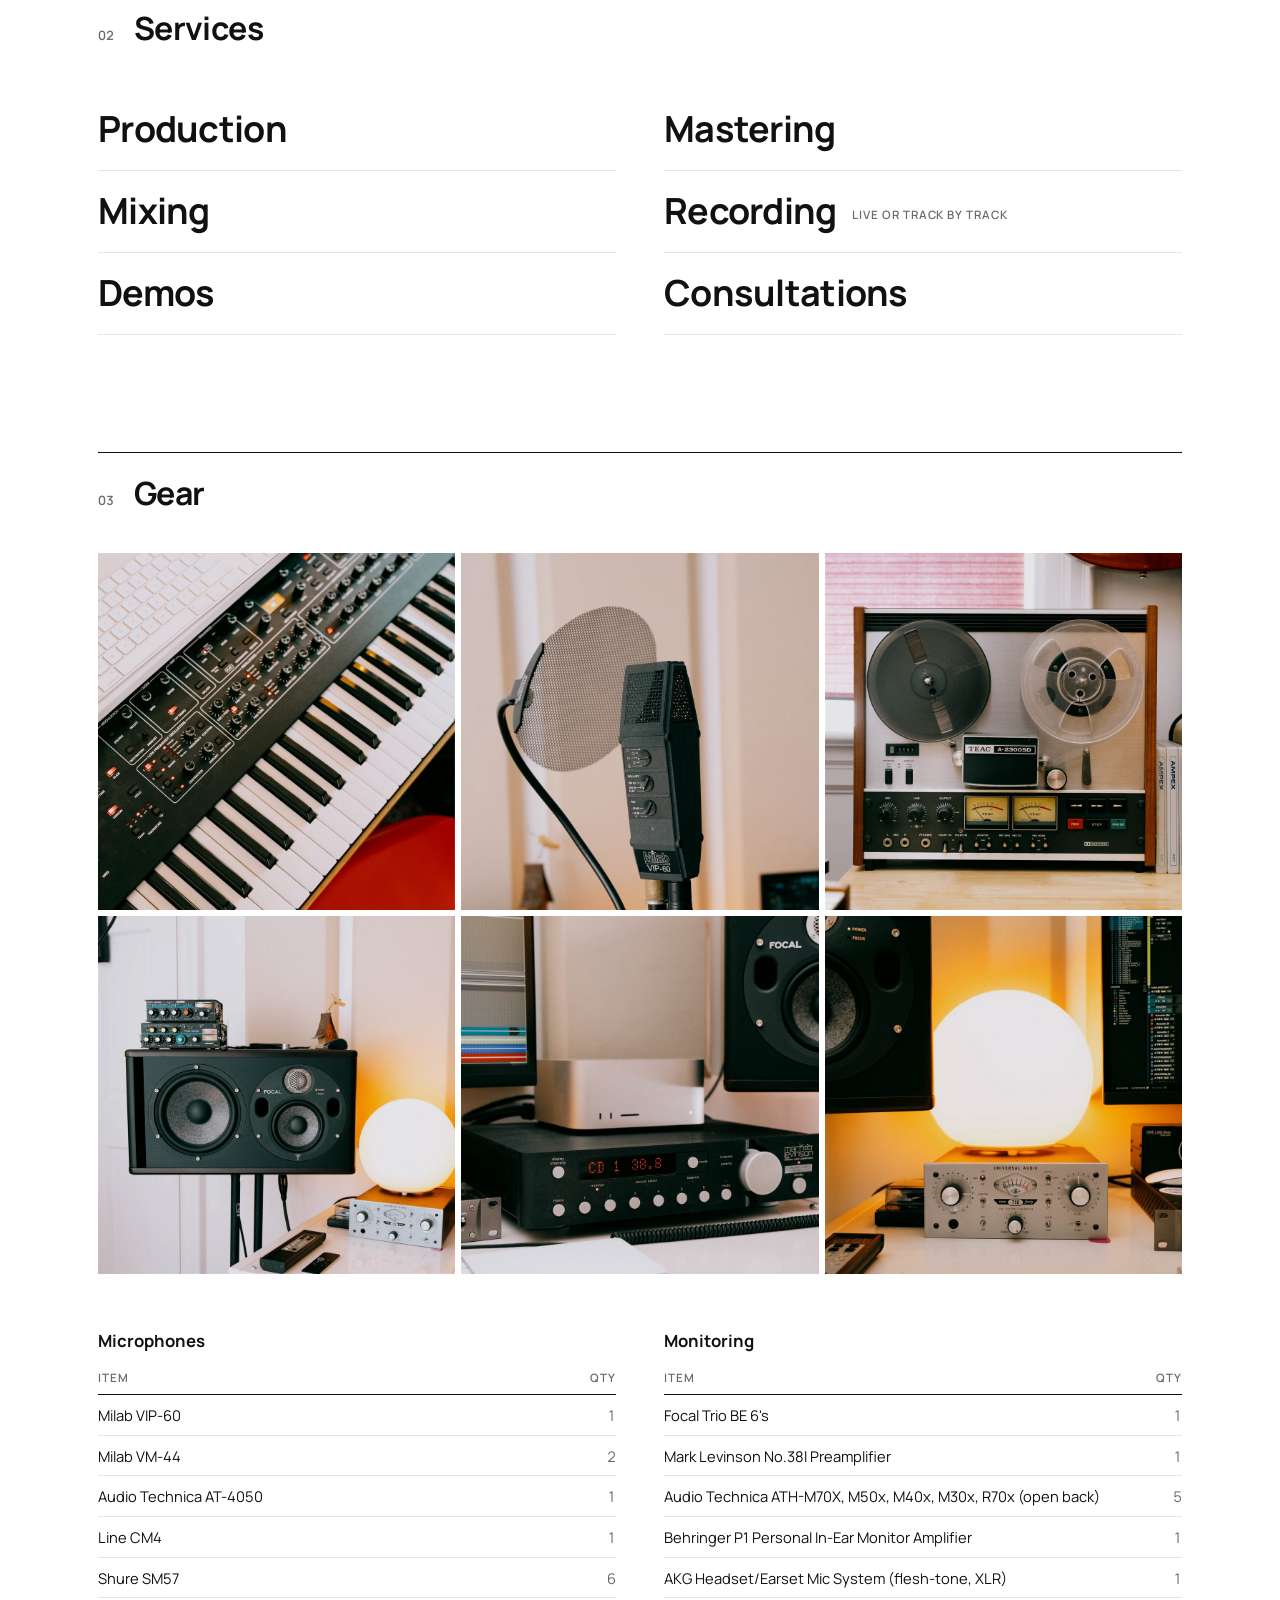
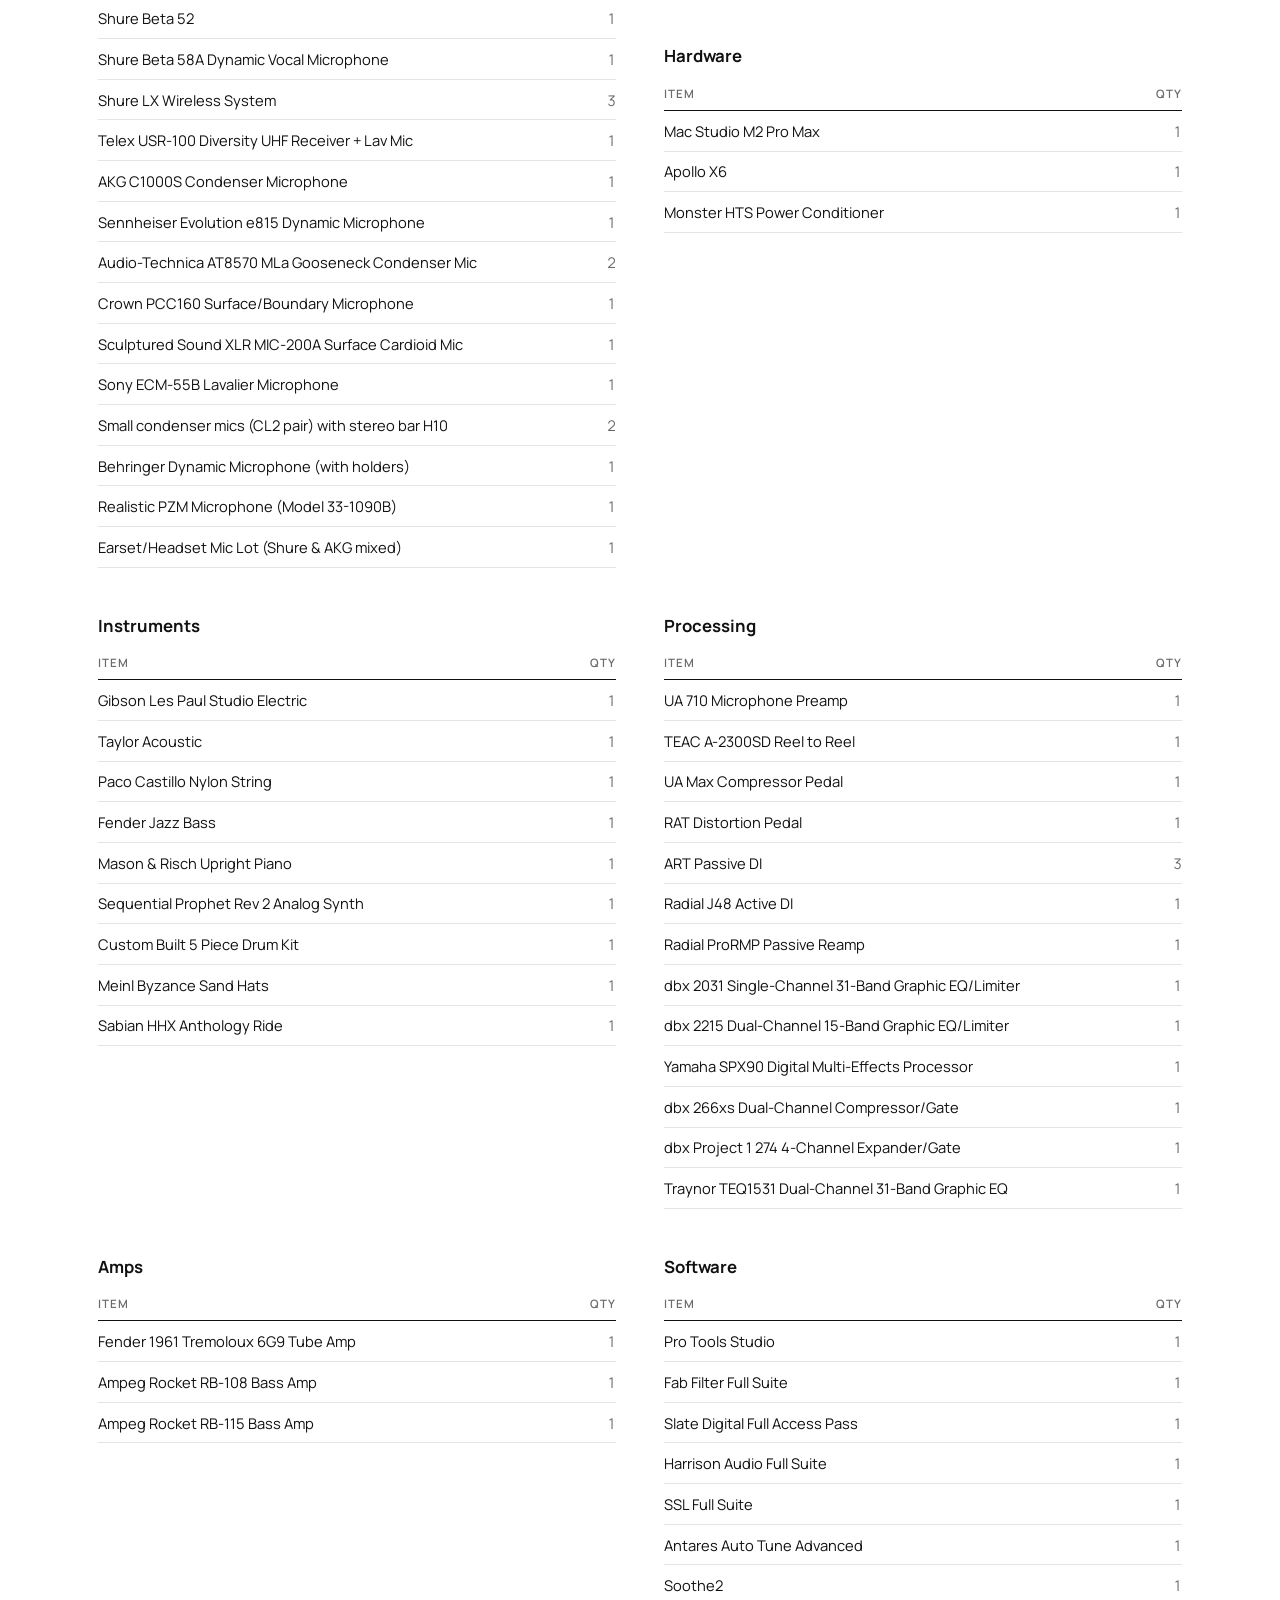
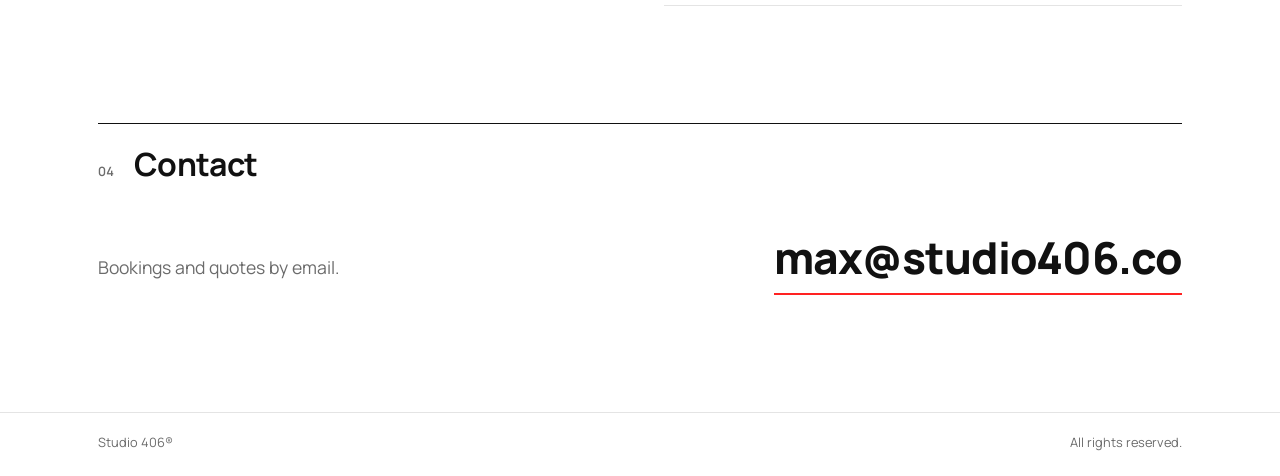
==== commit 77724c4a: "Projects: order song.link releases newest to oldest The two too.fm releases stay first; the 15 song." ====
--- a/index.html
+++ b/index.html
@@ -75,6 +75,30 @@
           </a>
         </li>
         <li>
+          <a class="release" href="https://song.link/s/5IKVuLYTI61HavFEufVk3H" target="_blank" rel="noopener">
+            <img src="img/releases/ethan-surman.jpg" alt="Cover art: 1000 Love Songs by Ethan Surman" loading="lazy" width="600" height="600">
+            <span class="r-title">1000 Love Songs</span>
+            <span class="r-artist">Ethan Surman</span>
+            <span class="r-listen">Listen &rarr;</span>
+          </a>
+        </li>
+        <li>
+          <a class="release" href="https://song.link/s/7vCTk1S462yEbbXCGGxvG7" target="_blank" rel="noopener">
+            <img src="img/releases/ethan-surman.jpg" alt="Cover art: Cold in The Summertime by Ethan Surman" loading="lazy" width="600" height="600">
+            <span class="r-title">Cold in The Summertime</span>
+            <span class="r-artist">Ethan Surman</span>
+            <span class="r-listen">Listen &rarr;</span>
+          </a>
+        </li>
+        <li>
+          <a class="release" href="https://song.link/s/2mZKd8KjOlCLvJtyaPbnhe" target="_blank" rel="noopener">
+            <img src="img/releases/ladji-mouflet--hatuey.jpg" alt="Cover art: HATUEY by Ladji Mouflet" loading="lazy" width="600" height="600">
+            <span class="r-title">HATUEY</span>
+            <span class="r-artist">Ladji Mouflet</span>
+            <span class="r-listen">Listen &rarr;</span>
+          </a>
+        </li>
+        <li>
           <a class="release" href="https://song.link/TheBreath" target="_blank" rel="noopener">
             <img src="img/releases/the-breath.jpg" alt="Cover art: The Breath by Breath" loading="lazy" width="600" height="600">
             <span class="r-title">The Breath</span>
@@ -84,6 +108,78 @@
           </a>
         </li>
         <li>
+          <a class="release" href="https://song.link/s/2ZqbpQPjnI2581p2Jqx65m" target="_blank" rel="noopener">
+            <img src="img/releases/miss-mouth--older.jpg" alt="Cover art: older by MISS MOUTH" loading="lazy" width="600" height="600">
+            <span class="r-title">older</span>
+            <span class="r-artist">MISS MOUTH</span>
+            <span class="r-listen">Listen &rarr;</span>
+          </a>
+        </li>
+        <li>
+          <a class="release" href="https://song.link/s/24B6vA4CRxOXhmm7X4cLhV" target="_blank" rel="noopener">
+            <img src="img/releases/hockey-academy--600-days.jpg" alt="Cover art: 600 Days by Hockey Academy" loading="lazy" width="600" height="600">
+            <span class="r-title">600 Days</span>
+            <span class="r-artist">Hockey Academy</span>
+            <span class="r-listen">Listen &rarr;</span>
+          </a>
+        </li>
+        <li>
+          <a class="release" href="https://album.link/s/3u322o9l43EMCsTt8HVhVX" target="_blank" rel="noopener">
+            <img src="img/releases/lucy-ellis--come-of-age.jpg" alt="Cover art: Come of Age by Lucy Ellis" loading="lazy" width="600" height="600">
+            <span class="r-title">Come of Age</span>
+            <span class="r-artist">Lucy Ellis</span>
+            <span class="r-listen">Listen &rarr;</span>
+          </a>
+        </li>
+        <li>
+          <a class="release" href="https://song.link/s/7CbefZ9g0eR5vRXiJk4wzB" target="_blank" rel="noopener">
+            <img src="img/releases/grumpy-truck-kurtis-perrie--vikings.jpg" alt="Cover art: Vikings! by Grumpy Truck, Kurtis Perrie" loading="lazy" width="600" height="600">
+            <span class="r-title">Vikings!</span>
+            <span class="r-artist">Grumpy Truck, Kurtis Perrie</span>
+            <span class="r-listen">Listen &rarr;</span>
+          </a>
+        </li>
+        <li>
+          <a class="release" href="https://song.link/s/2PPHVBKl2hxRYPk1sKnaOM" target="_blank" rel="noopener">
+            <img src="img/releases/lavender-town--song-of-storms.jpg" alt="Cover art: Song of Storms by Lavender Town" loading="lazy" width="600" height="600">
+            <span class="r-title">Song of Storms</span>
+            <span class="r-artist">Lavender Town</span>
+            <span class="r-listen">Listen &rarr;</span>
+          </a>
+        </li>
+        <li>
+          <a class="release" href="https://song.link/s/0t07x9PAKyW31r4hCtwCGi" target="_blank" rel="noopener">
+            <img src="img/releases/hockey-academy--difficult-dog.jpg" alt="Cover art: Difficult Dog by Hockey Academy" loading="lazy" width="600" height="600">
+            <span class="r-title">Difficult Dog</span>
+            <span class="r-artist">Hockey Academy</span>
+            <span class="r-listen">Listen &rarr;</span>
+          </a>
+        </li>
+        <li>
+          <a class="release" href="https://song.link/s/5TJcLwDIsNDaWiqCGdJZiA" target="_blank" rel="noopener">
+            <img src="img/releases/lucy-ellis--202020.jpg" alt="Cover art: 202020 by Lucy Ellis" loading="lazy" width="600" height="600">
+            <span class="r-title">202020</span>
+            <span class="r-artist">Lucy Ellis</span>
+            <span class="r-listen">Listen &rarr;</span>
+          </a>
+        </li>
+        <li>
+          <a class="release" href="https://song.link/s/4YuxAWL0Tzu0ANCWjVQJIh" target="_blank" rel="noopener">
+            <img src="img/releases/hockey-academy--face-the-cave.jpg" alt="Cover art: Face The Cave by Hockey Academy" loading="lazy" width="600" height="600">
+            <span class="r-title">Face The Cave</span>
+            <span class="r-artist">Hockey Academy</span>
+            <span class="r-listen">Listen &rarr;</span>
+          </a>
+        </li>
+        <li>
+          <a class="release" href="https://song.link/s/5jqKzlsjrVuB1C1imNref1" target="_blank" rel="noopener">
+            <img src="img/releases/mxprkr--asd.jpg" alt="Cover art: ASD by mxprkr" loading="lazy" width="600" height="600">
+            <span class="r-title">ASD</span>
+            <span class="r-artist">mxprkr</span>
+            <span class="r-listen">Listen &rarr;</span>
+          </a>
+        </li>
+        <li>
           <a class="release" href="https://song.link/s/0UUSiNeZZdYIgXVQuSO9Ea" target="_blank" rel="noopener">
             <img src="img/releases/kingdom-of-birds--sheela-na-gig.jpg" alt="Cover art: Sheela Na Gig by Kingdom of Birds" loading="lazy" width="600" height="600">
             <span class="r-title">Sheela Na Gig</span>
@@ -96,102 +192,6 @@
             <img src="img/releases/kingdom-of-birds--skronk.jpg" alt="Cover art: Skronk by Kingdom of Birds" loading="lazy" width="600" height="600">
             <span class="r-title">Skronk</span>
             <span class="r-artist">Kingdom of Birds</span>
-            <span class="r-listen">Listen &rarr;</span>
-          </a>
-        </li>
-        <li>
-          <a class="release" href="https://song.link/s/5jqKzlsjrVuB1C1imNref1" target="_blank" rel="noopener">
-            <img src="img/releases/mxprkr--asd.jpg" alt="Cover art: ASD by mxprkr" loading="lazy" width="600" height="600">
-            <span class="r-title">ASD</span>
-            <span class="r-artist">mxprkr</span>
-            <span class="r-listen">Listen &rarr;</span>
-          </a>
-        </li>
-        <li>
-          <a class="release" href="https://song.link/s/5TJcLwDIsNDaWiqCGdJZiA" target="_blank" rel="noopener">
-            <img src="img/releases/lucy-ellis--202020.jpg" alt="Cover art: 202020 by Lucy Ellis" loading="lazy" width="600" height="600">
-            <span class="r-title">202020</span>
-            <span class="r-artist">Lucy Ellis</span>
-            <span class="r-listen">Listen &rarr;</span>
-          </a>
-        </li>
-        <li>
-          <a class="release" href="https://song.link/s/2PPHVBKl2hxRYPk1sKnaOM" target="_blank" rel="noopener">
-            <img src="img/releases/lavender-town--song-of-storms.jpg" alt="Cover art: Song of Storms by Lavender Town" loading="lazy" width="600" height="600">
-            <span class="r-title">Song of Storms</span>
-            <span class="r-artist">Lavender Town</span>
-            <span class="r-listen">Listen &rarr;</span>
-          </a>
-        </li>
-        <li>
-          <a class="release" href="https://song.link/s/7CbefZ9g0eR5vRXiJk4wzB" target="_blank" rel="noopener">
-            <img src="img/releases/grumpy-truck-kurtis-perrie--vikings.jpg" alt="Cover art: Vikings! by Grumpy Truck, Kurtis Perrie" loading="lazy" width="600" height="600">
-            <span class="r-title">Vikings!</span>
-            <span class="r-artist">Grumpy Truck, Kurtis Perrie</span>
-            <span class="r-listen">Listen &rarr;</span>
-          </a>
-        </li>
-        <li>
-          <a class="release" href="https://song.link/s/0t07x9PAKyW31r4hCtwCGi" target="_blank" rel="noopener">
-            <img src="img/releases/hockey-academy--difficult-dog.jpg" alt="Cover art: Difficult Dog by Hockey Academy" loading="lazy" width="600" height="600">
-            <span class="r-title">Difficult Dog</span>
-            <span class="r-artist">Hockey Academy</span>
-            <span class="r-listen">Listen &rarr;</span>
-          </a>
-        </li>
-        <li>
-          <a class="release" href="https://song.link/s/24B6vA4CRxOXhmm7X4cLhV" target="_blank" rel="noopener">
-            <img src="img/releases/hockey-academy--600-days.jpg" alt="Cover art: 600 Days by Hockey Academy" loading="lazy" width="600" height="600">
-            <span class="r-title">600 Days</span>
-            <span class="r-artist">Hockey Academy</span>
-            <span class="r-listen">Listen &rarr;</span>
-          </a>
-        </li>
-        <li>
-          <a class="release" href="https://song.link/s/4YuxAWL0Tzu0ANCWjVQJIh" target="_blank" rel="noopener">
-            <img src="img/releases/hockey-academy--face-the-cave.jpg" alt="Cover art: Face The Cave by Hockey Academy" loading="lazy" width="600" height="600">
-            <span class="r-title">Face The Cave</span>
-            <span class="r-artist">Hockey Academy</span>
-            <span class="r-listen">Listen &rarr;</span>
-          </a>
-        </li>
-        <li>
-          <a class="release" href="https://album.link/s/3u322o9l43EMCsTt8HVhVX" target="_blank" rel="noopener">
-            <img src="img/releases/lucy-ellis--come-of-age.jpg" alt="Cover art: Come of Age by Lucy Ellis" loading="lazy" width="600" height="600">
-            <span class="r-title">Come of Age</span>
-            <span class="r-artist">Lucy Ellis</span>
-            <span class="r-listen">Listen &rarr;</span>
-          </a>
-        </li>
-        <li>
-          <a class="release" href="https://song.link/s/2ZqbpQPjnI2581p2Jqx65m" target="_blank" rel="noopener">
-            <img src="img/releases/miss-mouth--older.jpg" alt="Cover art: older by MISS MOUTH" loading="lazy" width="600" height="600">
-            <span class="r-title">older</span>
-            <span class="r-artist">MISS MOUTH</span>
-            <span class="r-listen">Listen &rarr;</span>
-          </a>
-        </li>
-        <li>
-          <a class="release" href="https://song.link/s/2mZKd8KjOlCLvJtyaPbnhe" target="_blank" rel="noopener">
-            <img src="img/releases/ladji-mouflet--hatuey.jpg" alt="Cover art: HATUEY by Ladji Mouflet" loading="lazy" width="600" height="600">
-            <span class="r-title">HATUEY</span>
-            <span class="r-artist">Ladji Mouflet</span>
-            <span class="r-listen">Listen &rarr;</span>
-          </a>
-        </li>
-        <li>
-          <a class="release" href="https://song.link/s/5IKVuLYTI61HavFEufVk3H" target="_blank" rel="noopener">
-            <img src="img/releases/ethan-surman.jpg" alt="Cover art: 1000 Love Songs by Ethan Surman" loading="lazy" width="600" height="600">
-            <span class="r-title">1000 Love Songs</span>
-            <span class="r-artist">Ethan Surman</span>
-            <span class="r-listen">Listen &rarr;</span>
-          </a>
-        </li>
-        <li>
-          <a class="release" href="https://song.link/s/7vCTk1S462yEbbXCGGxvG7" target="_blank" rel="noopener">
-            <img src="img/releases/ethan-surman.jpg" alt="Cover art: Cold in The Summertime by Ethan Surman" loading="lazy" width="600" height="600">
-            <span class="r-title">Cold in The Summertime</span>
-            <span class="r-artist">Ethan Surman</span>
             <span class="r-listen">Listen &rarr;</span>
           </a>
         </li>
--- a/css/site.css
+++ b/css/site.css
@@ -49,7 +49,7 @@
   font-size: clamp(2rem, 3.4vw, 2.75rem); font-weight: 800;
   line-height: 1.02; letter-spacing: -0.035em;
 }
-.lede { margin-top: 1.5rem; max-width: 34rem; font-size: clamp(1rem, 1.6vw, 1.2rem); color: var(--muted); }
+.lede { margin-top: 1.5rem; font-size: clamp(1rem, 1.6vw, 1.2rem); color: var(--muted); }
 /* hero: copy on top, wide photo underneath — the shot is a landscape, so it gets the full width */
 .hero-photo { margin-top: clamp(2.5rem, 6vh, 4rem); }
 .hero-photo img { display: block; width: 100%; height: auto; aspect-ratio: 16 / 9; object-fit: cover; object-position: 50% 62%; }
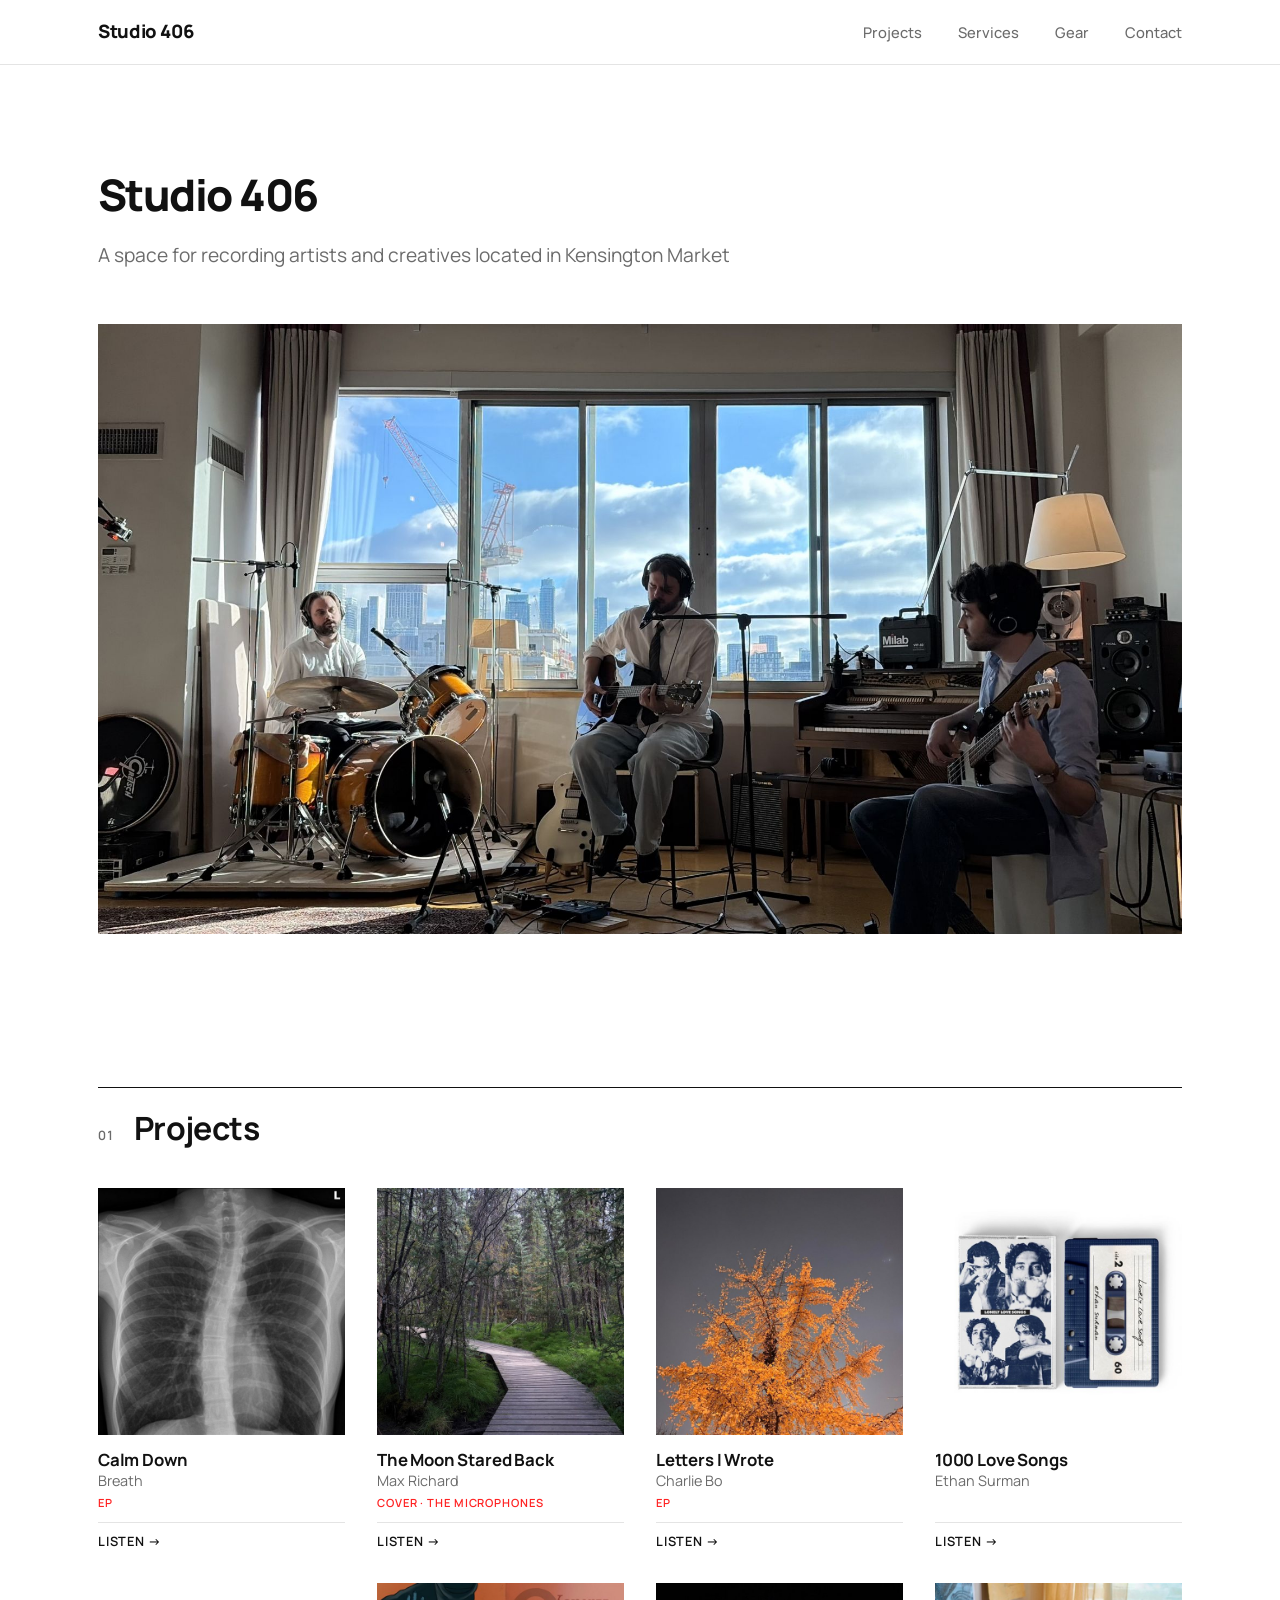
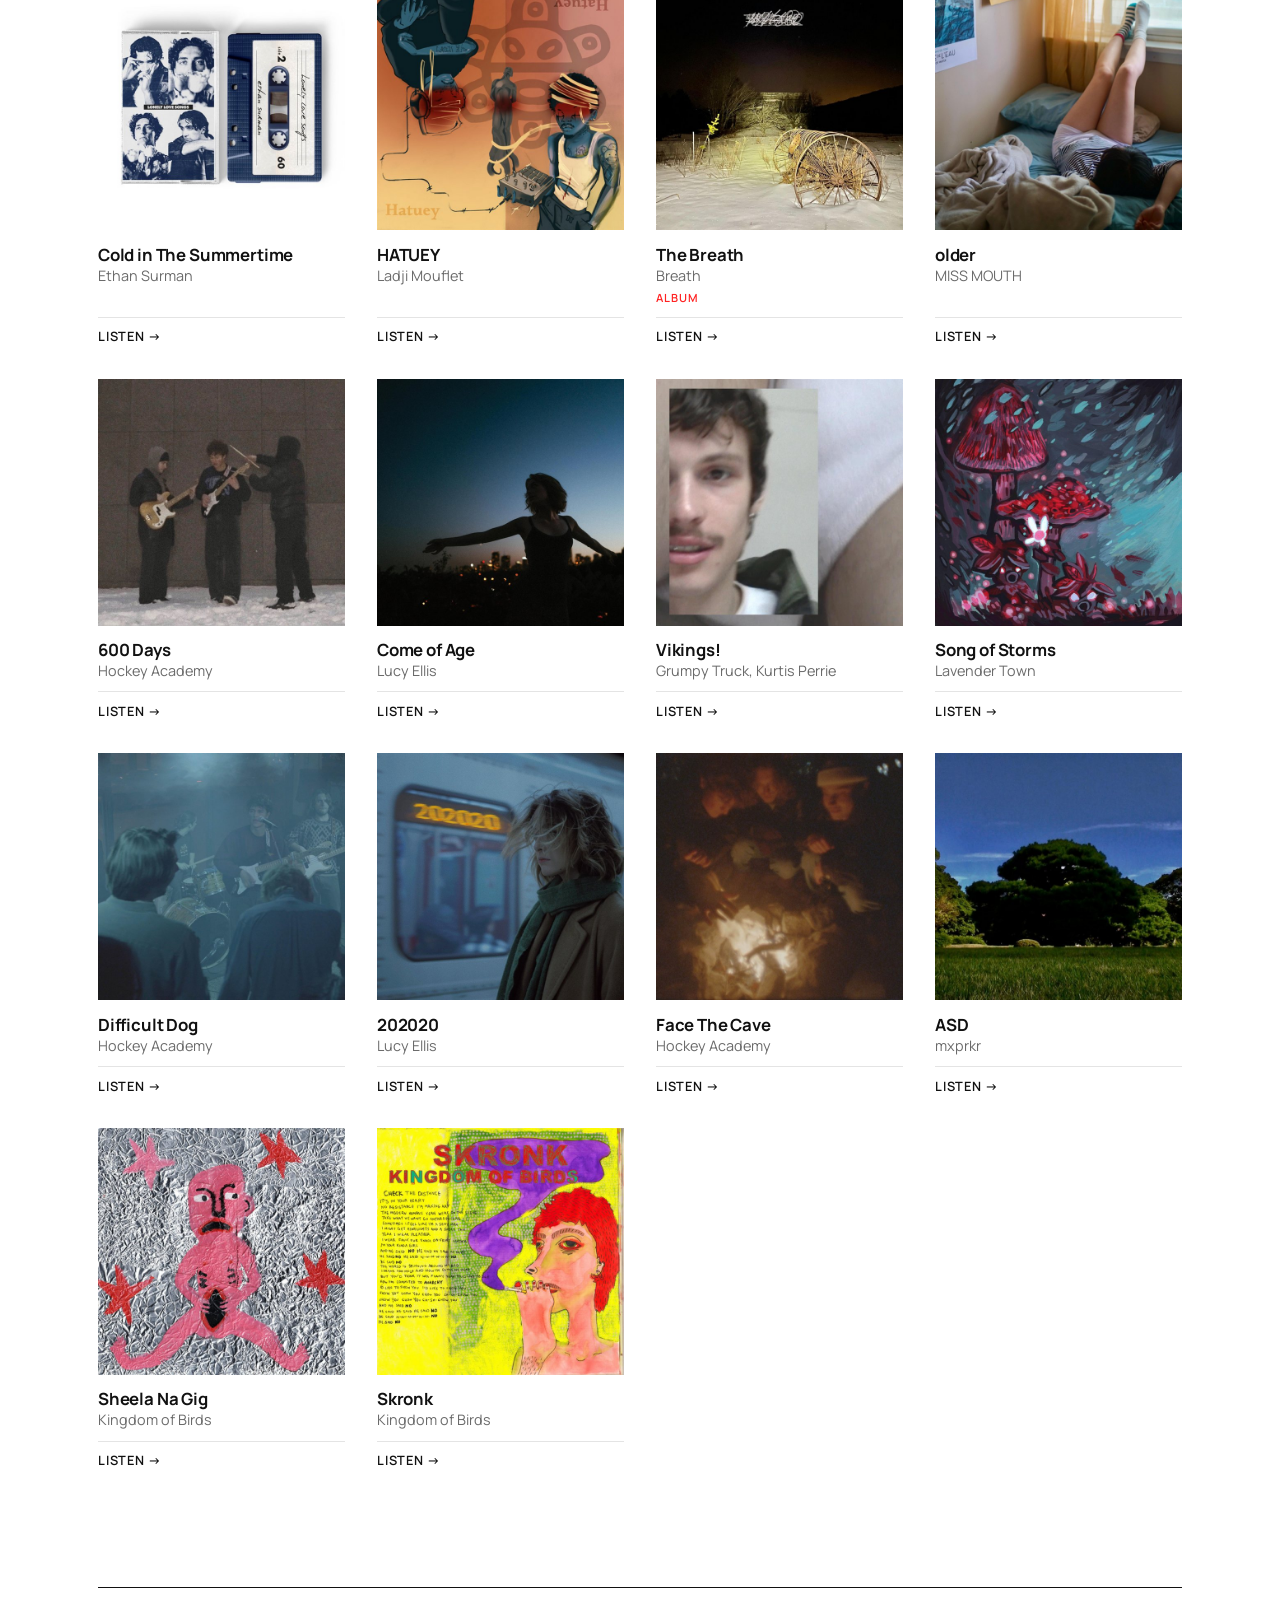
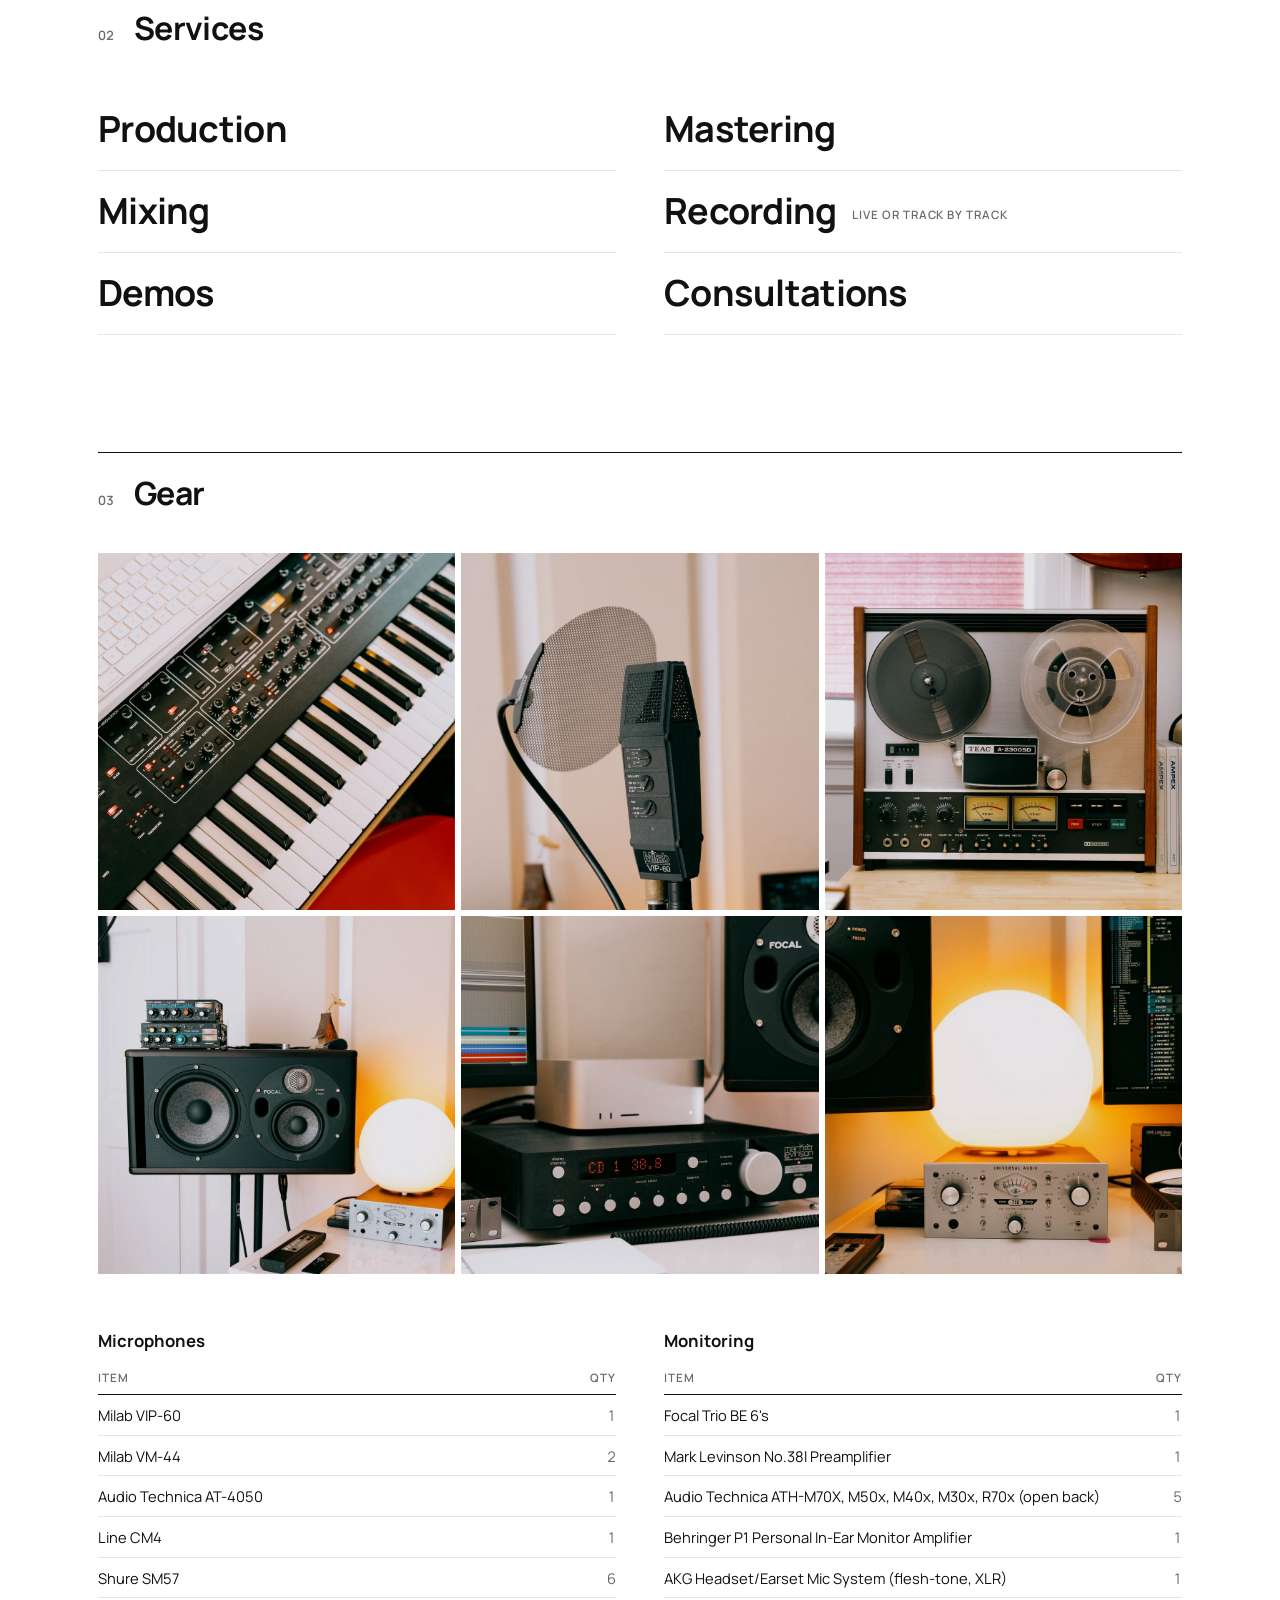
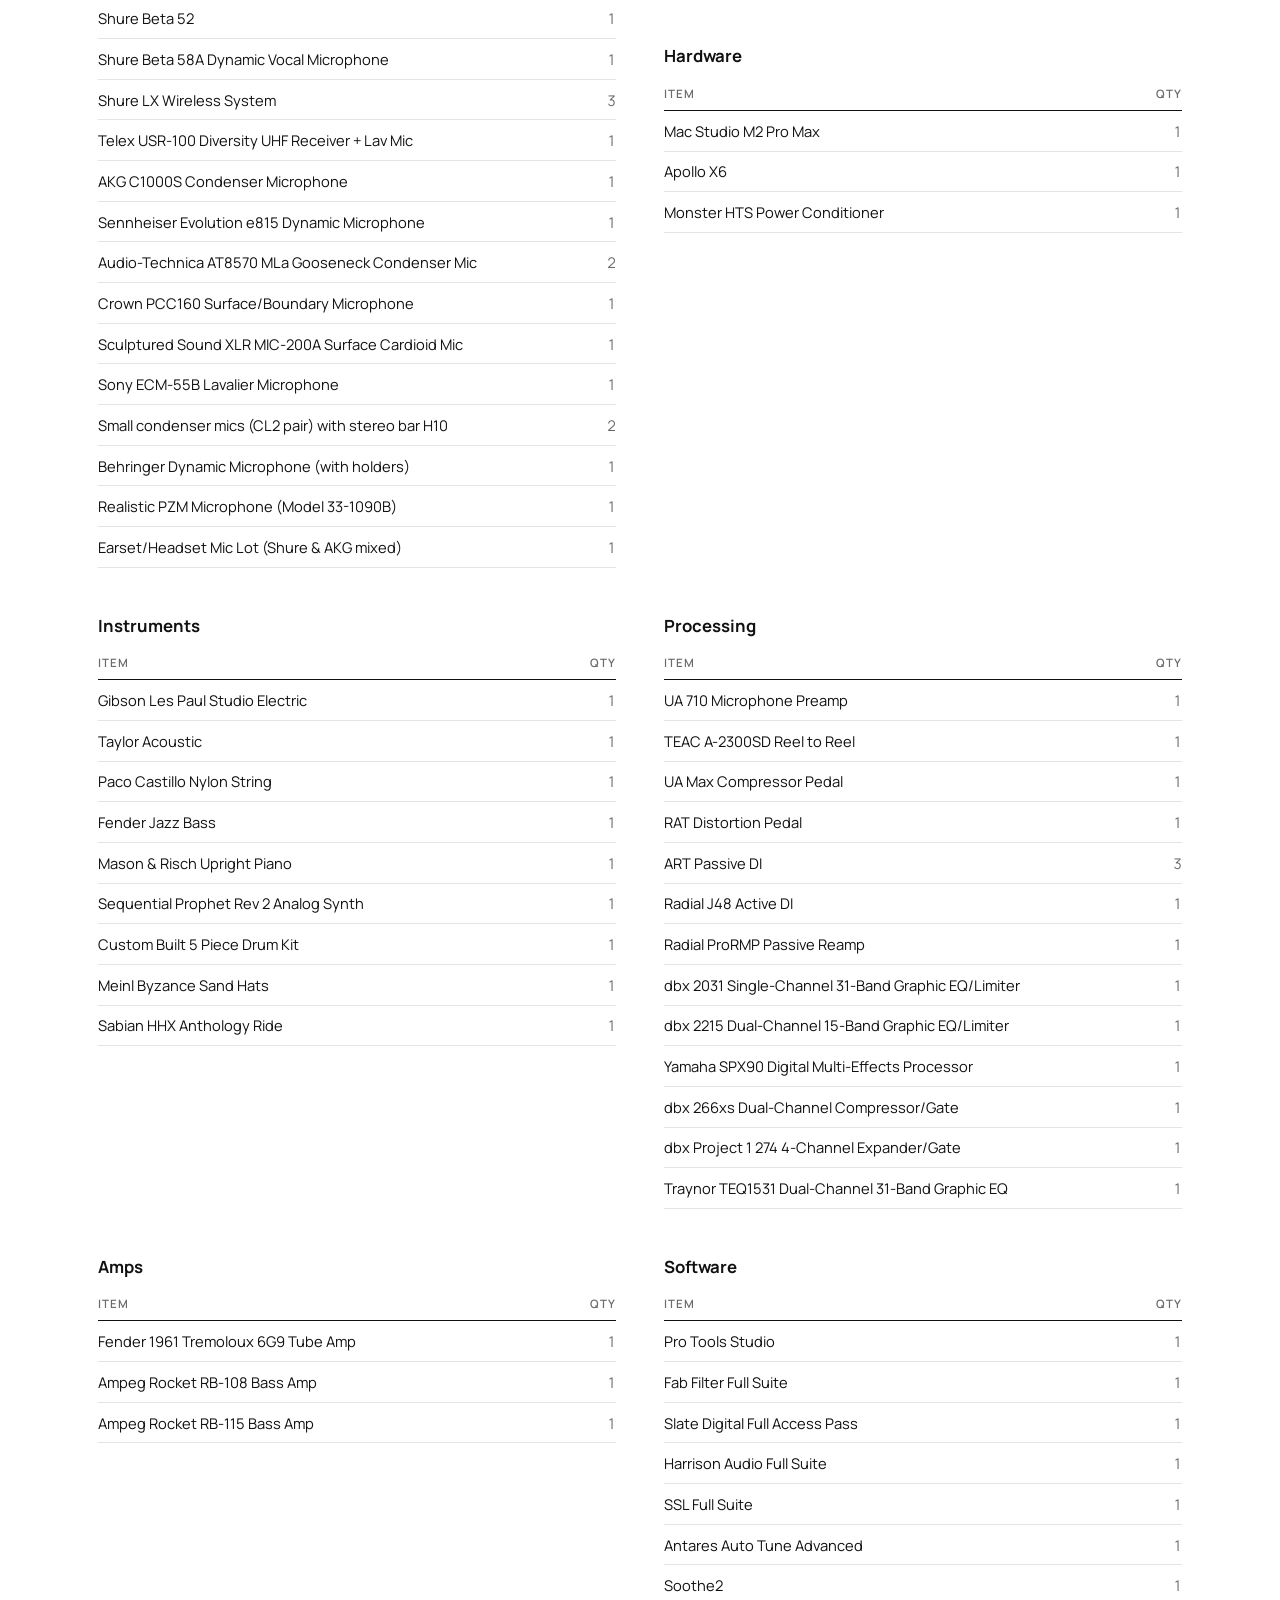
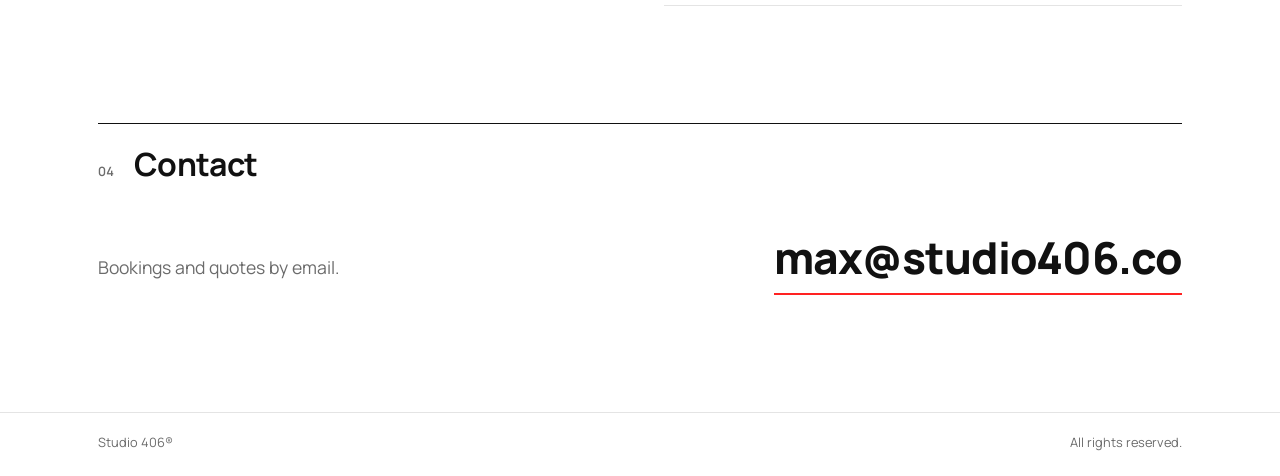
==== commit 66adc293: "Projects: add Calm Down by Breath (EP), first in the list Co-Authored-By: Claude Opus 5.5 <noreply@a" ====
--- a/index.html
+++ b/index.html
@@ -57,6 +57,15 @@
       <!-- To add a project: copy one <li>, swap the cover (img/releases/), title, artist and link. -->
       <ul class="releases">
         <li>
+          <a class="release" href="https://too.fm/gbe4req" target="_blank" rel="noopener">
+            <img src="img/releases/breath--calm-down.jpg" alt="Cover art: Calm Down by Breath" loading="lazy" width="600" height="600">
+            <span class="r-title">Calm Down</span>
+            <span class="r-artist">Breath</span>
+            <span class="r-tag">EP</span>
+            <span class="r-listen">Listen &rarr;</span>
+          </a>
+        </li>
+        <li>
           <a class="release" href="https://too.fm/pvv9ann" target="_blank" rel="noopener">
             <img src="img/releases/the-moon-stared-back.jpg" alt="Cover art: The Moon Stared Back by Max Richard" loading="lazy" width="600" height="600">
             <span class="r-title">The Moon Stared Back</span>
